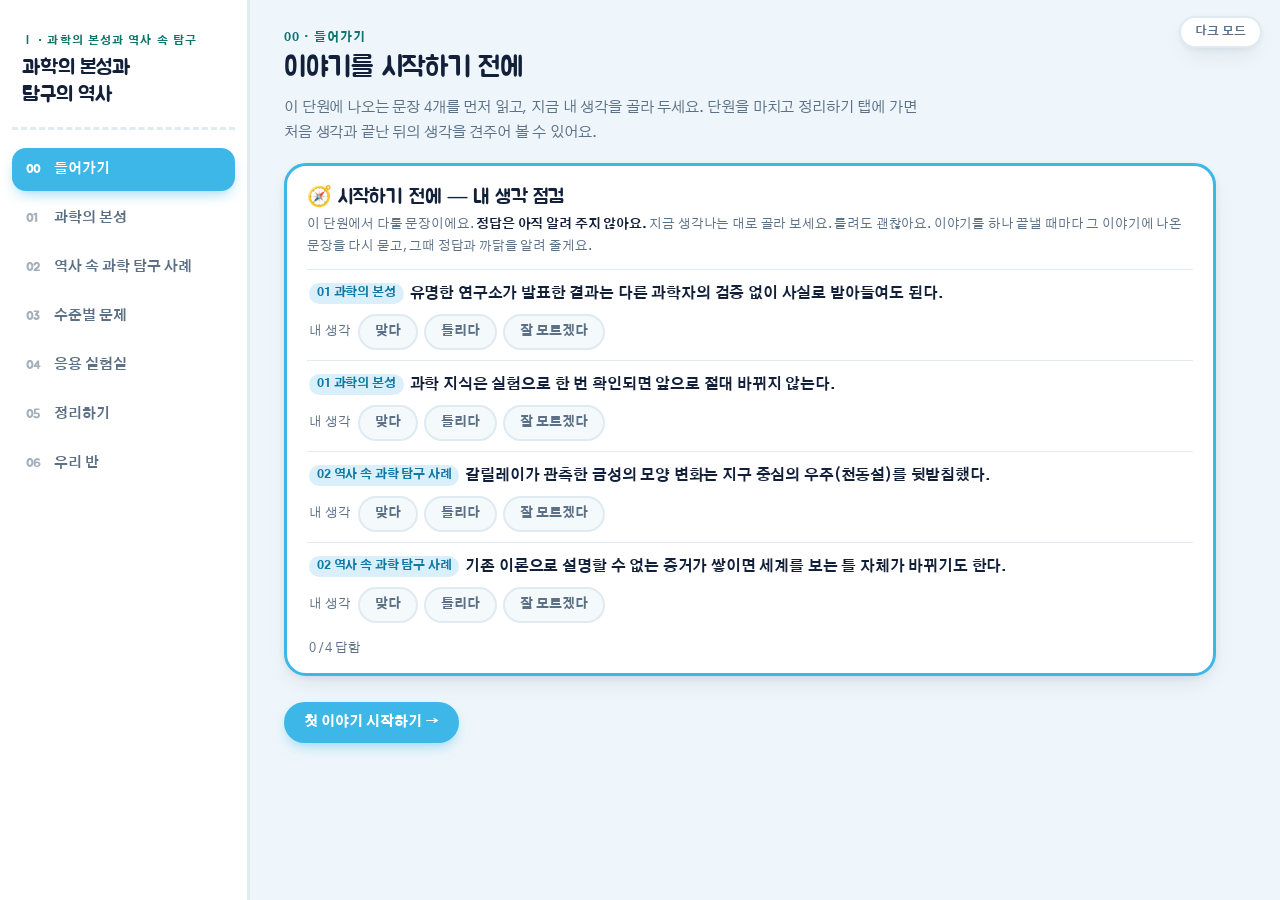
==== 1-1/index.html @ 22c7e025 "자유 이동: 미션을 풀지 않아도 장면을 오가고, 소단원 QR 로 들어와도 다른 소단원으로 옮겨 감 - story.js: 장면 잠금 없앰. 끝남 기록은 그대로(미션을 끝낸 장면만 c" ====
<!DOCTYPE html>
<html lang="ko">
<head>
<meta charset="utf-8">
<meta name="viewport" content="width=device-width, initial-scale=1">
<title>과학의 본성과 역사 속의 과학 탐구 — 관측 스테이션</title>
<link rel="stylesheet" href="../assets/theme.css">
<link rel="stylesheet" href="../assets/story.css">
</head>
<body>

<div class="app">
  <nav class="rail" id="rail">
    <div class="brand">
      <a class="home" href="../">← 과학탐구실험1</a>
      <div class="eyebrow" style="margin-top:8px">Ⅰ · 과학의 본성과 역사 속 탐구</div>
      <h1 class="display">과학의 본성과<br>탐구의 역사</h1>
    </div>
    <button class="tab-btn active" data-tab="0"><span class="num">01</span> 과학의 본성</button>
    <button class="tab-btn" data-tab="1"><span class="num">02</span> 역사 속 과학 탐구 사례</button>
    <button class="tab-btn" data-tab="3"><span class="num">03</span> 수준별 문제</button>
    <button class="tab-btn" data-tab="4"><span class="num">04</span> 응용 실험실</button>
    <button class="tab-btn" data-tab="5"><span class="num">05</span> 정리하기</button>
    <button class="tab-btn" data-tab="6"><span class="num">06</span> 우리 반</button>
  </nav>

  <main>
    <!-- =====================================================================
         01 과학의 본성 — 이야기 「빛보다 빠른 중성미자」
         ===================================================================== -->
    <section class="tab-panel" data-panel="0">
      <div class="stage-head">
        <div class="eyebrow">01 · 과학은 어떻게 지식을 만드는가 · 이야기 한 편</div>
        <h2 class="display">빛보다 빠른 중성미자</h2>
        <p>2011년 “빛보다 빠른 입자를 찾았다”는 발표가 세계를 흔들었습니다. 과학 기자가 되어 60 나노초의 수수께끼를 계산으로 따라가고, 동료 검토가 오류를 걸러 내는 힘을 모의실험으로 확인하며, 과학 지식이 만들어지는 방식의 특징을 정리합니다.</p>
        <span class="std-chip">10과탐1-01-01</span><span class="std-chip">10과탐1-01-02</span><div class="std-note"><b>[10과탐1-01-01]</b> 과학사에서 패러다임의 전환을 가져온 결정적 실험을 따라 해 보고, 과학의 발전 과정에 관해 설명할 수 있다.<br><b>[10과탐1-01-02]</b> 과학사의 다양한 사례들로부터 과학의 본성을 추론할 수 있다.</div><p class="std-note" style="margin-top:6px">※ 같은 영역의 실습편이 <b>Ⅰ. 과학의 본성과 역사 속의 과학 탐구</b>(1-3)에 따로 있습니다. 이 화면은 개관이고, 실제 탐구는 그쪽에서 합니다.</p><div class="terms"><b>과학의 본성</b><b>결정적 실험</b><b>패러다임</b></div>
      </div>

      <div class="episode" id="ep1">
        <section class="scene" data-title="속보 — 아인슈타인이 틀렸다?">
          <div class="story narr"><div class="who">📰</div><div class="say"><span class="name">이야기</span>2011년 9월, 스위스 <span data-place=44.3,9.8,6,rv>CERN</span>에서 약 730 km 떨어진 이탈리아 <span data-place=42.4211,13.5162,12,s>그란사소 지하 실험실</span>로 쏜 중성미자가 <b>빛보다 약 60 나노초(1억분의 6초) 먼저</b> 도착했다는 발표가 나왔습니다. 사실이라면 “빛보다 빠른 것은 없다”는 <span data-view="law:상대성이론">상대성 이론</span>이 흔들리는 일입니다.</div></div>
          <div class="story"><div class="who">🧑‍💼</div><div class="say"><span class="name">과학부 데스크</span>“1면에 ‘<span data-view="who:알베르트 아인슈타인">아인슈타인</span>이 틀렸다’로 갈까? 연구팀도 발표했으니 이제 사실이 된 거지?”</div></div>
          <div class="case-file"><b class="k">연구팀의 발표문</b> “우리는 이 결과를 설명할 오류를 찾지 못했다. 다른 연구자들이 검토하고 독립적으로 측정해 주기를 요청한다.”</div>
          <div class="gate loose" id="g1"></div>
        </section>

        <section class="scene" data-title="60 나노초의 수수께끼">
          <div class="story"><div class="who">⏱️</div><div class="say"><span class="name">물리학자 인터뷰</span>“빛은 730 km를 약 2.435 밀리초에 갑니다. 중성미자가 60 나노초 빨랐다는 건 빛보다 겨우 0.0025 %(약 4만분의 1) 빠르다는 뜻이에요. 그런데 만약 장비의 시계가 <b>몇십 나노초</b>만 어긋나 있었다면? 측정 장비의 시간 오차를 바꿔 보며, 중성미자의 속력이 <b>정확히 빛과 같아지는</b> 오차를 찾아보세요.”</div></div>
          <figure class="hero-art"><img src="img/neutrino-beam.webp" alt="스위스의 가속기 연구소에서 알프스를 지나 이탈리아의 바위산까지 길게 잘라 낸 땅 모형. 앞면 단면의 층층 바위 속을 분홍 점선이 곧게 지나 산 아래 지하 실험실의 검출기에 닿고, 하늘에는 GPS 위성 두 대가 떠 있다." loading="lazy"><figcaption><b>중성미자는 730 km 바위를 터널 없이 그냥 지나갑니다</b> 2011년 CERN에서 쏜 중성미자는 알프스 아래 바위를 뚫고 730 km 떨어진 그란사소 지하 실험실의 검출기에 닿았습니다. 출발과 도착 시각은 GPS 신호로 맞춘 두 곳의 시계로 쟀고, 2.4 밀리초 남짓한 비행시간을 나노초 단위까지 가려내야 했습니다. 그 시계를 얼마나 믿을 수 있었는지는 아래 모형에서 따져 보세요.</figcaption></figure>
          <div class="stage-card">
            <div class="canvas-wrap" style="background:#e4eaf1"><canvas id="a-c-nu" width="900" height="620"></canvas></div>
            <div class="sim-side">
              <div class="readout" id="a-nu-read"></div>
              <div class="ctrl-group">
                <div class="ctrl-label">측정 장비가 도착 시각을 이르게 잰 오차<span class="val" id="a-e-val">0 ns</span></div>
                <input type="range" id="a-e" min="0" max="100" step="5" value="0">
                <button type="button" class="btn sm" id="a-nu-play" style="margin-top:12px">⏸ 중성미자 멈추기</button>
              </div>
            </div>
            <div class="info-card" id="a-nu-info"></div>
          </div>
          <div id="a-nu-pick"></div>
          <div class="mission" id="m1-2"><ul><li id="m1-2a">중성미자의 속력이 빛과 같아지는 장비 오차 찾기</li><li id="m1-2b">연구팀이 다른 과학자들에게 검증을 요청한 까닭 고르기</li></ul></div>
        </section>

        <section class="scene" data-title="동료 검토 — 몇 명이 보아야 걸러질까">
          <div class="story"><div class="who">🧑‍🔬</div><div class="say"><span class="name">학술지 편집자</span>“한 명의 검토자가 논문 속 오류를 발견할 확률이 30%라고 해 봅시다. 여러 명이 <b>따로따로</b> 검토하면 적어도 한 명이 오류를 찾을 확률은 1 − 0.7ⁿ이에요. 오류를 <b>95% 이상</b> 걸러 내려면 검토자가 적어도 몇 명 필요할까요? 너무 많이 부르면 심사가 한없이 늦어지니 가장 적은 수를 찾아 주세요.”</div></div>
          <div class="stage-card">
            <div class="canvas-wrap stage"><canvas id="a-c-pr" width="900" height="280"></canvas></div>
            <div class="sim-side">
              <div class="readout" id="a-pr-read"></div>
              <div class="ctrl-group">
                <div class="ctrl-label">검토자 수(명)<span class="val" id="a-pr-n-val">1</span></div>
                <input type="range" id="a-pr-n" min="1" max="20" step="1" value="1">
              </div>
            </div>
            <div class="info-card" id="a-pr-info"></div>
          </div>
          <div id="a-pr-pick"></div>
          <div class="mission" id="m1-3"><ul><li id="m1-3a">오류를 95% 이상 걸러 내는 가장 적은 검토자 수 찾기</li><li id="m1-3b">검토자 5명일 때의 확률 어림하기</li></ul></div>
        </section>

        <section class="scene" data-title="취재 메모 정리 — 과학의 본성">
          <div class="story"><div class="who">🗒️</div><div class="say"><span class="name">기자의 취재 수첩</span>“이번 사건은 과학이 지식을 만드는 방식을 고스란히 보여 줬다.” 메모를 과학의 본성 네 가지로 나눠 기사 뼈대를 세우세요.</div></div>
          <div class="stage-card"><div id="a-sort"></div></div>
          <div class="mission" id="m1-4">취재 메모 8장을 과학의 본성 네 가지로 나누세요.</div>
        </section>

        <section class="scene" data-title="결말 — 2012년의 정정 보도">
          <div class="ending">
            <h4>📰 “빛보다 빠른 중성미자, 느슨한 케이블 때문이었다”</h4>
            <p>몇 달 뒤 연구팀은 장비를 스스로 다시 점검해 시계 신호를 전하는 <b>광섬유 케이블의 연결이 헐거웠던 것</b>을 찾아냈고, 같은 경로로 측정한 다른 연구팀(ICARUS)은 중성미자의 속력이 빛과 다르지 않음을 확인했습니다. 결과는 철회되었고 상대성 이론은 그대로 남았습니다. 이 사건은 과학 지식이 <b>경험적 증거</b>에 기초하고, 새 증거로 언제든 고쳐질 수 있는 <b>잠정적</b> 지식이며, 동료 검토와 재현이라는 <b>사회적 합의 과정</b>을 거쳐야 인정받고, 관측·실험·추론 같은 <b>다양한 방법</b>으로 탐구된다는 것을 보여 줍니다. 오류를 찾아 스스로 고치는 힘이 과학의 강점입니다.</p>
            <div class="vs" id="e1-vs"></div>
            <span class="stamp">사건 파일 ① 해결</span>
          </div>
          <div class="info-card" style="margin:14px 0">📎 과학자의 눈: 실제로는 헐거운 케이블 연결과 시계 장치의 작은 오차가 함께 영향을 주었고, 서로 반대 방향으로 작용한 두 효과가 합쳐져 약 60 나노초의 차이로 나타났습니다. 동료 검토 모형은 검토자들이 서로 독립적으로, 같은 확률로 오류를 찾는다고 가정한 단순한 계산입니다. 실제 학술지는 보통 두세 명이 검토하고, 출판 뒤에도 다른 연구팀의 재현으로 검증이 이어집니다.</div>
          <div class="stage-card" style="padding:6px 0 4px;margin-top:16px"><div id="wk1"></div></div>
        </section>
      </div>
      <p class="teacher-note">교사용: 주소 끝에 <a href="?open=1">?open=1</a>을 붙이면 교사 미리 보기로 열립니다.</p>
    </section>

    <!-- =====================================================================
         02 역사 속 과학 탐구 사례 — 이야기 「보름달 금성」
         ===================================================================== -->
    <section class="tab-panel" data-panel="1" hidden>
      <div class="stage-head">
        <div class="eyebrow">02 · 관찰과 증거로 세계관이 바뀐 순간들 · 이야기 한 편</div>
        <h2 class="display">보름달 금성</h2>
        <p>과학관의 ‘세계관이 바뀐 순간’ 특별전을 준비하는 해설사가 되어, <span data-view="who:갈릴레오 갈릴레이">갈릴레이</span>가 망원경으로 본 금성의 모양이 왜 <span data-view="law:천동설">천동설</span>을 무너뜨렸는지 두 모형으로 직접 확인하고, <span data-view="who:에드윈 허블">허블</span>처럼 은하의 자료로 우주의 팽창을 읽어 냅니다.</p>
        <span class="std-chip">10과탐1-01-01</span><div class="std-note"><b>[10과탐1-01-01]</b> 과학사에서 패러다임의 전환을 가져온 결정적 실험을 따라 해 보고, 과학의 발전 과정에 관해 설명할 수 있다.</div><div class="terms"><b>패러다임 전환</b><b>결정적 관측</b><b>천동설·지동설</b><b>팽창 우주</b></div>
      </div>

      <div class="episode" id="ep2">
        <section class="scene" data-title="특별전의 빈 진열장">
          <div class="story narr"><div class="who">🏛️</div><div class="say"><span class="name">이야기</span>과학관 특별전 ‘세계관이 바뀐 순간’의 첫 진열장이 비어 있습니다. 설명판에는 한 줄만 적혀 있습니다. “1610년, 한 사람이 망원경으로 금성을 보았다. 그리고 우주의 중심이 바뀌었다.”</div></div>
          <div class="story"><div class="who">👧</div><div class="say"><span class="name">초등학생 관람객</span>“금성 모양 하나 보고 우주의 중심이 바뀌었다고요? 사람들이 그냥 생각을 바꾼 거 아니에요?”</div></div>
          <div class="gate loose" id="g2"></div>
        </section>

        <section class="scene" data-title="금성의 위상 — 두 모형의 예측">
          <div class="story"><div class="who">🔭</div><div class="say"><span class="name">천문 해설사</span>“천동설에서 금성은 늘 지구와 태양 <b>사이</b>의 작은 원(주전원)을 돌아요. <span data-view="law:지동설">지동설</span>에서는 금성이 태양 둘레를 돌지요. 두 모형에서 금성이 햇빛을 받는 모양을 시간에 따라 비교해 보세요. 갈릴레이는 금성이 <b>거의 보름달처럼 둥글게</b> 보이는 때를 관측했습니다. 어느 모형에서 그런 모양이 나올까요?”</div></div>
          <div class="stage-card">
            <div class="canvas-wrap stage"><canvas id="b-c-ven" width="900" height="330"></canvas></div>
            <div class="sim-side">
              <div class="readout" id="b-ven-read"></div>
              <div class="ctrl-group">
                <div class="ctrl-label">우주 모형</div>
                <div class="seg" id="b-model"><button class="on" data-v="p">천동설 (프톨레마이오스)</button><button data-v="h">지동설 (코페르니쿠스)</button></div>
              </div>
              <div class="ctrl-group">
                <div class="ctrl-label">지난 날수 (금성이 한 바퀴 돌아오는 데 584일)<span class="val" id="b-t-val">60일</span></div>
                <input type="range" id="b-t" min="0" max="584" step="4" value="60">
              </div>
            </div>
            <div class="info-card" id="b-ven-info"></div>
          </div>
          <div id="b-ven-pick"></div>
          <div class="mission" id="m2-2"><ul><li id="m2-2a">금성이 90% 이상 밝게 보이는 때 찾기</li><li id="m2-2b">갈릴레이의 관측이 어느 모형을 반박했는지 고르기</li></ul></div>
        </section>

        <section class="scene" data-title="허블의 그래프 — 멀수록 빨리 멀어진다">
          <div class="story"><div class="who">🌌</div><div class="say"><span class="name">우주론 해설사</span>“300년 뒤, 또 한 번 세계관이 바뀝니다. 우주는 영원히 그대로라고 믿던 때, 허블은 먼 은하일수록 빨리 멀어진다는 관측 자료를 내놓았어요. 은하 여덟 개의 거리와 멀어지는 속력에 가장 잘 맞는 직선(속력 = H × 거리)의 기울기 H를 찾아 주세요.”</div></div>
          <div class="stage-card">
            <div class="canvas-wrap stage"><canvas id="b-c-hub" width="900" height="300"></canvas></div>
            <div class="sim-side">
              <div class="readout" id="b-hub-read"></div>
              <div class="ctrl-group">
                <div class="ctrl-label">직선의 기울기 H (km/s/Mpc)<span class="val" id="b-h-val">40</span></div>
                <input type="range" id="b-h" min="30" max="110" step="1" value="40">
                <button type="button" class="btn sm" id="b-hub-play" style="margin-top:12px">⏸ 팽창 멈추기</button>
              </div>
            </div>
            <div class="info-card" id="b-hub-info"></div>
          </div>
          <div class="mission" id="m2-3">은하 자료와의 차이가 가장 작은 기울기 H를 찾으세요(± 2).</div>
        </section>

        <section class="scene" data-title="세계관이 바뀐 순간들 — 연표 세우기">
          <div class="story"><div class="who">📜</div><div class="say"><span class="name">큐레이터</span>“특별전의 나머지 진열장도 채워야 해요. 새로운 증거가 기존의 설명을 바꾼 순간들을 일어난 순서대로 놓아 주세요.”</div></div>
          <div class="stage-card"><div id="b-order"></div></div>
          <div class="mission" id="m2-4">여섯 사건을 일어난 순서대로 놓으세요.</div>
        </section>

        <section class="scene" data-title="결말 — 진열장에 붙인 설명판">
          <div class="ending">
            <h4>🔭 생각이 아니라 증거가 바꾸었다</h4>
            <p>천동설로는 금성이 늘 초승달처럼 가늘게만 보여야 했지만, 갈릴레이는 망원경으로 금성이 보름달 모양까지 차고 기우는 것을 관측했습니다. 기존 설명으로는 도저히 설명할 수 없는 <b>결정적 관측</b>이 나오자 태양 중심의 우주관이 힘을 얻었습니다. 허블의 은하 자료도 정지한 우주를 <b><span data-view="law:우주팽창">팽창하는 우주</span></b>로 바꾸었습니다. 이처럼 과학에서는 새로운 증거가 쌓여 기존의 틀로 설명할 수 없게 될 때, 세계를 보는 틀 전체가 바뀌는 <b><span data-view="law:패러다임의 전환">패러다임 전환</span></b>이 일어납니다.</p>
            <div class="vs" id="e2-vs"></div>
            <span class="stamp">사건 파일 ② 해결</span>
          </div>
          <div class="info-card" style="margin:14px 0">📎 과학자의 눈: 천동설 모형은 금성의 주전원 중심이 늘 지구–태양 사이에 있다고 본 <span data-view="who:클라우디오스 프톨레마이오스">프톨레마이오스</span>의 모형을 단순하게 그린 것입니다. 금성의 위상만으로는 <span data-view="who:튀코 브라헤">튀코 브라헤</span>의 절충 모형과 지동설을 구별할 수 없었고, 지동설은 뒤에 <span data-view="law:케플러의 행성운동법칙">케플러의 법칙</span>과 <span data-view="law:고전역학">뉴턴 역학</span>으로 더 확고해졌습니다. 은하 자료는 원리를 보이기 위해 만든 값입니다.</div>
          <div class="stage-card" style="padding:6px 0 4px;margin-top:16px"><div id="wk2"></div></div>
        </section>
      </div>
      <p class="teacher-note">교사용: 주소 끝에 <a href="?open=1">?open=1</a>을 붙이면 교사 미리 보기로 열립니다.</p>
    </section>

    <!-- ===================================================================== 03 수준별 문제 -->
    <section class="tab-panel" data-panel="3" hidden>
      <div class="stage-head">
        <div class="eyebrow">03 · 기본 · 발전 · 심화</div>
        <h2 class="display">수준별 문제</h2>
        <p>이 단원의 학습 목표를 세 단계로 확인합니다. <b>1단계 기본</b>은 용어와 핵심 개념, <b>2단계 발전</b>은 자료 해석과 계산, <b>3단계 심화</b>는 처음 보는 상황에 적용하고 근거를 들어 설명하기입니다. 자기 수준에 맞는 단계부터 시작하세요. 두 번 틀리면 정답과 해설을 볼 수 있습니다.</p>
      </div>
      <div id="quiz"></div>
    </section>

    <!-- ===================================================================== 04 응용 실험실 -->
    <section class="tab-panel" data-panel="4" hidden>
      <div class="stage-head">
        <div class="eyebrow">04 · 배운 것을 처음 보는 상황에</div>
        <h2 class="display">응용 실험실</h2>
        <p>이야기에서 찾아낸 개념을 전혀 다른 상황에 써 봅니다. 사례마다 <b>먼저 예상하고 → 직접 조작해 → 판정받고 → 까닭을 확인</b>합니다. 세 번 틀리면 풀이를 볼 수 있습니다.</p>
      </div>
      <div id="lab"></div>
    </section>

    <!-- ===================================================================== 05 정리하기 -->
    <section class="tab-panel" data-panel="5" hidden>
      <div class="stage-head">
        <div class="eyebrow">05 · 두 사건을 하나로</div>
        <h2 class="display">정리하기</h2>
        <p>두 이야기의 결과가 아래에 모입니다. 두 사건을 꿰는 한 문장을 쓰고 <b>답안 복사</b>를 눌러 제출하세요. 쓰는 동안 자동으로 저장됩니다.</p>
      </div>
      <div class="stage-card" style="padding:6px 0 4px"><div id="wk"></div></div>
      <div id="timeline"></div>
    </section>

    <!-- ===================================================================== 06 우리 반 -->
    <section class="tab-panel" data-panel="6" hidden>
      <div class="stage-head">
        <div class="eyebrow">06 · 같은 반 친구들과 나누기</div>
        <h2 class="display">우리 반</h2>
        <p>내가 해결한 사건과 찾아낸 답을 우리 반에 올리고, 친구들은 과학의 본성을 어떻게 설명했는지 살펴보세요. <b>올리기 버튼을 눌렀을 때만</b> 공유됩니다. 실명 대신 별명을 쓰세요.</p>
      </div>
      <div class="stage-card"><div id="share"></div></div>
    </section>
  </main>
</div>

<button class="theme-toggle" id="themeToggle">라이트 모드</button>
<script src="../assets/theme.js"></script>
<script src="../assets/scope.js"></script>
<script src="../assets/kit.js"></script>
<script src="../assets/story.js"></script>
<script src="../assets/quiz.js"></script>
<script src="../assets/lab.js"></script>
<script src="../assets/share-config.js"></script>
<script src="../assets/share.js"></script>
<script src="../assets/account.js"></script>
<script src="episodes.js"></script>
<script src="worked.js"></script>
<script src="handoff.js"></script>
<script src="quiz-items.js"></script>
<script src="../assets/review.js"></script>
<script src="../assets/peer.js"></script>
<script src="../assets/qboard.js"></script>
<script src="lab-cases.js"></script>
<script src="../assets/inquiry.js"></script>
<script src="inquiry-items.js"></script>
<script src="../assets/link.js"></script>
<script src="data/venus-2025.js"></script>
<script src="real-cases.js"></script>
<script src="../assets/precheck.js"></script>
<script src="precheck-items.js"></script>
<script src="try-items.js"></script>
<script src="scale-items.js"></script>
</body>
</html>
---- assets/theme.css ----
@import url('https://fonts.googleapis.com/css2?family=Jua&family=Gothic+A1:wght@400;500;600;700;800;900&display=swap');

/* =========================================================================
   science-teacher-hub 공용 테마 — 정본 (v2)
   저장소 12곳의 theme.css 5개 버전을 하나로 합침. 기준: earth-science-2 계열.
   색은 전부 토큰으로만 정의하고, 다크 모드는 토큰만 다시 선언한다.
   캔버스 그림도 cssVar()로 같은 토큰을 읽으므로 테마를 따라간다.
   ========================================================================= */

/* ---------- 라이트 (기본) ---------- */
:root {
--bg: #eef6fb;
--card: #ffffff;
--card-2: #f4f9fb;
--rail: #ffffff;
--ink: #12203a;
--mist: #5c7086;
--line: #dfeaf1;
--brand: #3db7e8;
--brand-dim: #1f96c9;
--brand-100: #d9f0fb;
--brand-700: #1179a6;
--teal: #14b8a6;
--teal-100: #ccfbf1;
--teal-700: #0f766e;
--coral: #ff9752;
--coral-100: #ffe8d3;
--coral-700: #c2590f;
--violet: #8b6bf0;
--violet-100: #ece5fd;
--violet-700: #6234c9;
--amber: #ffb800;
--amber-100: #fff2cc;
--amber-700: #a86a00;
--rose: #ff6b93;
--rose-100: #ffe0e9;
--rose-700: #c23864;
--green: #4cb963;
--green-100: #dcf5e1;
--green-700: #1f7a37;
/* 강조색 위에 얹는 글자색 / 유리 배경 / 슬라이더 손잡이 테두리 */
--on-accent: #ffffff;
--glass: rgba(255, 255, 255, .88);
--thumb-ring: #ffffff;
--shadow-card: 0 10px 24px -8px rgba(18, 32, 58, .12), 0 2px 6px rgba(18, 32, 58, .06);
--shadow-pop: 0 16px 34px -10px rgba(18, 32, 58, .2);
--shadow-brand: 0 6px 14px -4px rgba(61, 183, 232, .55);
/* 예전 단원 페이지가 아직 쓰는 이름들 (캔버스 cssVar 포함) */
--abyss: var(--bg);
--panel: var(--card);
--panel-2: var(--card-2);
--foam: var(--ink);
--teal-dim: var(--teal-700);
--cold: var(--brand);
--good: var(--green);
--warn: var(--coral);
}

/* ---------- 다크 : OS 설정 (명시적으로 라이트를 고른 경우는 제외) ---------- */
@media (prefers-color-scheme: dark) {
:root:not([data-theme="light"]) {
--bg: #0a1620;
--card: #10222f;
--card-2: #162b3a;
--rail: #0c1c28;
--ink: #e6f0f5;
--mist: #93aebd;
--line: #23404f;
--brand: #4fc3ec;
--brand-dim: #7fd4f2;
--brand-100: #10323f;
--brand-700: #8ad9f5;
--teal: #2ed3bd;
--teal-100: #0e332f;
--teal-700: #74e2d1;
--coral: #ff9d63;
--coral-100: #3a2415;
--coral-700: #ffbb91;
--violet: #a288f5;
--violet-100: #241d3d;
--violet-700: #c5b4fb;
--amber: #ffc42e;
--amber-100: #3a2f0e;
--amber-700: #ffda7c;
--rose: #ff86a6;
--rose-100: #3a1c26;
--rose-700: #ffafc4;
--green: #63c97a;
--green-100: #16301d;
--green-700: #99e0a8;
--on-accent: #06202c;
--glass: rgba(16, 34, 47, .85);
--thumb-ring: #10222f;
--shadow-card: 0 10px 24px -8px rgba(0, 0, 0, .55), 0 2px 6px rgba(0, 0, 0, .35);
--shadow-pop: 0 16px 34px -10px rgba(0, 0, 0, .7);
--shadow-brand: 0 6px 14px -4px rgba(79, 195, 236, .35);
}
}

/* ---------- 다크 : 사용자가 버튼으로 고른 경우 ---------- */
:root[data-theme="dark"] {
--bg: #0a1620;
--card: #10222f;
--card-2: #162b3a;
--rail: #0c1c28;
--ink: #e6f0f5;
--mist: #93aebd;
--line: #23404f;
--brand: #4fc3ec;
--brand-dim: #7fd4f2;
--brand-100: #10323f;
--brand-700: #8ad9f5;
--teal: #2ed3bd;
--teal-100: #0e332f;
--teal-700: #74e2d1;
--coral: #ff9d63;
--coral-100: #3a2415;
--coral-700: #ffbb91;
--violet: #a288f5;
--violet-100: #241d3d;
--violet-700: #c5b4fb;
--amber: #ffc42e;
--amber-100: #3a2f0e;
--amber-700: #ffda7c;
--rose: #ff86a6;
--rose-100: #3a1c26;
--rose-700: #ffafc4;
--green: #63c97a;
--green-100: #16301d;
--green-700: #99e0a8;
--on-accent: #06202c;
--glass: rgba(16, 34, 47, .85);
--thumb-ring: #10222f;
--shadow-card: 0 10px 24px -8px rgba(0, 0, 0, .55), 0 2px 6px rgba(0, 0, 0, .35);
--shadow-pop: 0 16px 34px -10px rgba(0, 0, 0, .7);
--shadow-brand: 0 6px 14px -4px rgba(79, 195, 236, .35);
}

* { box-sizing: border-box; }
html, body { height: 100%; }
body {
margin: 0;
background: var(--bg);
color: var(--ink);
font-family: "Gothic A1", -apple-system, BlinkMacSystemFont, "Malgun Gothic", "Apple SD Gothic Neo", sans-serif;
min-height: 100vh;
overflow-x: hidden;
word-break: keep-all;
-webkit-font-smoothing: antialiased;
}
.display { font-family: "Jua", "Gothic A1", sans-serif; font-weight: 400; letter-spacing: -.01em; }
.mono { font-family: ui-monospace, "SFMono-Regular", Menlo, monospace; font-variant-numeric: tabular-nums; }
a { color: inherit; }

/* ===================== App shell (unit pages) ===================== */
.app { display: grid; grid-template-columns: minmax(200px, 250px) 1fr; min-height: 100vh; }
.app > * { min-width: 0; }   /* 그리드 칸이 내용 때문에 화면보다 넓어지는 것을 막는다 */
.rail {
background: var(--rail);
border-right: 3px solid var(--line);
display: flex; flex-direction: column;
padding: 22px 12px; gap: 6px;
height: 100vh; position: sticky; top: 0;
}
.brand { padding: 4px 10px 18px; border-bottom: 3px dashed var(--line); margin-bottom: 12px; }
.brand a.home { color: var(--brand-700); font-size: 12px; text-decoration: none; font-weight: 700; }
.brand a.home:hover { text-decoration: underline; }
.brand .eyebrow { font-size: 11px; letter-spacing: .1em; text-transform: uppercase; color: var(--teal-700); font-weight: 800; margin-top: 10px; }
.brand h1 { font-size: 21px; margin: 6px 0 0; line-height: 1.3; font-weight: 400; }
.tab-btn {
display: flex; align-items: center; gap: 10px;
background: transparent; border: 2px solid transparent; color: var(--mist);
text-align: left; padding: 11px 12px; border-radius: 14px; cursor: pointer;
font-size: 13.5px; font-weight: 700; font-family: inherit; transition: background .15s, color .15s, border-color .15s, transform .1s;
}
.tab-btn .num { font-family: "Jua"; font-size: 12px; color: var(--mist); opacity: .55; width: 18px; }
@media (hover: hover) {
.tab-btn:hover { background: var(--card-2); color: var(--ink); transform: translateX(1px); }
}
.tab-btn.active { background: var(--brand); border-color: var(--brand); color: var(--on-accent); box-shadow: var(--shadow-brand); }
.tab-btn.active .num { color: var(--on-accent); opacity: 1; }

/* --- 780px 이하: 사이드바를 가로 탭바로. 라벨이 한 글자씩 쪼개지지 않게 고정 --- */
@media (max-width: 780px) {
.app { grid-template-columns: 1fr; }
.rail {
flex-direction: row !important; align-items: center;
overflow-x: auto; -webkit-overflow-scrolling: touch;
height: auto !important; position: static !important;
border-right: none !important; border-bottom: 3px solid var(--line);
padding: 12px; gap: 8px;
}
.rail .brand {
flex: 0 0 auto; margin: 0 6px 0 0; padding: 0 14px 0 4px;
border-bottom: none; border-right: 3px dashed var(--line);
}
.rail .brand .eyebrow { margin-top: 4px; }
.rail .brand h1 { font-size: 15px; margin: 2px 0 0; line-height: 1.25; }
.rail .tab-btn { flex: 0 0 auto; white-space: nowrap; }
/* 테마 버튼이 가로 탭바를 가리지 않도록 아래로 내린다 */
.theme-toggle { top: auto; bottom: 14px; right: 14px; }
main { padding: 22px 16px 60px; }
.controls { padding: 16px 16px 18px; }
.info-card, .detail-panel { margin-left: 16px; margin-right: 16px; }
.stat-row, .legend-row, .card-grid, .era-grid, .compare-wrap, .mini-grid { padding-left: 16px; padding-right: 16px; }
.foot-note { padding-left: 16px; padding-right: 16px; }
}

main { padding: 30px 34px 70px; max-width: 1000px; }
.stage-head { margin-bottom: 18px; }
.stage-head .eyebrow { font-size: 12px; letter-spacing: .08em; text-transform: uppercase; color: var(--teal-700); font-weight: 800; }
.stage-head h2 { font-size: 28px; margin: 6px 0 10px; text-wrap: balance; font-weight: 400; }
.stage-head p { color: var(--mist); font-size: 14.5px; line-height: 1.7; max-width: 660px; margin: 0; }

.stage-card { background: var(--card); border: 3px solid var(--line); border-radius: 26px; overflow: hidden; margin-top: 18px; box-shadow: var(--shadow-card); }
.canvas-wrap { position: relative; background: var(--card-2); border-bottom: 3px solid var(--line); }
canvas { display: block; width: 100%; max-width: 100%; height: auto; touch-action: pan-y; }
.badge-row { position: absolute; top: 12px; left: 12px; display: flex; gap: 6px; flex-wrap: wrap; }
.badge { font-size: 11px; font-weight: 700; padding: 5px 11px; border-radius: 999px; background: var(--glass); color: var(--ink); border: 2px solid var(--line); backdrop-filter: blur(3px); }

.controls { padding: 18px 22px 22px; display: flex; flex-wrap: wrap; gap: 22px; }
.ctrl-group { display: flex; flex-direction: column; gap: 9px; min-width: 170px; flex: 1; }
.ctrl-label { font-size: 11.5px; letter-spacing: .04em; color: var(--mist); font-weight: 800; display: flex; justify-content: space-between; }
.ctrl-label .val { color: var(--brand-700); }
input[type="range"] { -webkit-appearance: none; appearance: none; width: 100%; height: 8px; border-radius: 999px; background: var(--line); outline: none; }
input[type="range"]::-webkit-slider-thumb { -webkit-appearance: none; width: 22px; height: 22px; border-radius: 50%; background: var(--brand); border: 3px solid var(--thumb-ring); box-shadow: 0 2px 8px rgba(31,150,201,.5); cursor: pointer; }
input[type="range"]::-moz-range-thumb { width: 22px; height: 22px; border-radius: 50%; background: var(--brand); border: 3px solid var(--thumb-ring); cursor: pointer; }

.toggle-row { display: flex; gap: 8px; flex-wrap: wrap; }
.chip { border: 2px solid var(--line); background: var(--card-2); color: var(--mist); padding: 8px 15px; border-radius: 999px; font-size: 12.5px; font-weight: 800; cursor: pointer; transition: all .15s; font-family: inherit; }
.chip.on { background: var(--brand); border-color: var(--brand); color: var(--on-accent); }
.chip.warm.on { background: var(--coral); border-color: var(--coral); color: #331700; }
.chip.cold.on { background: var(--cold); border-color: var(--cold); color: var(--on-accent); }
.chip.violet.on { background: var(--violet); border-color: var(--violet); color: #1c1033; }
.chip:focus-visible, .tab-btn:focus-visible, button:focus-visible, a:focus-visible, input:focus-visible { outline: 3px solid var(--brand); outline-offset: 2px; }
.seg { display: flex; border: 2px solid var(--line); border-radius: 999px; overflow: hidden; width: fit-content; flex-wrap: wrap; background: var(--card-2); }
.seg button { border: none; background: transparent; color: var(--mist); padding: 8px 15px; font-size: 12.5px; font-weight: 800; font-family: inherit; cursor: pointer; }
.seg button.on { background: var(--brand); color: var(--on-accent); }

.btn { border: 2px solid var(--line); background: var(--card-2); color: var(--ink); padding: 10px 18px; border-radius: 999px; font-size: 13.5px; font-weight: 800; font-family: inherit; cursor: pointer; transition: all .15s; }
.btn:hover { border-color: var(--brand); transform: translateY(-1px); }
.btn.primary { background: var(--brand); border-color: var(--brand); color: var(--on-accent); box-shadow: var(--shadow-brand); }
.btn.primary:hover { background: var(--brand-dim); border-color: var(--brand-dim); }
.btn:disabled { opacity: .4; cursor: not-allowed; transform: none; }
.btn-row { display: flex; gap: 10px; flex-wrap: wrap; align-items: center; }

.readout { display: flex; align-items: center; gap: 10px; background: var(--card-2); border: 2px solid var(--line); border-radius: 14px; padding: 11px 15px; }
.readout .dot { width: 11px; height: 11px; border-radius: 50%; flex: none; }
.readout .txt { font-size: 12.5px; color: var(--ink); line-height: 1.5; }
.readout .txt b { color: var(--brand-700); }

.info-card { margin: 0 22px 22px; padding: 15px 18px; border-radius: 16px; background: var(--brand-100); border: 2px solid var(--brand-100); font-size: 13.5px; line-height: 1.75; color: var(--ink); min-height: 22px; }
.info-card b { color: var(--brand-700); }
.info-card .tag { display: inline-block; font-size: 10.5px; font-weight: 800; letter-spacing: .05em; padding: 2px 8px; border-radius: 999px; margin-right: 8px; }

.foot-note { color: var(--mist); font-size: 11.5px; padding: 0 22px 20px; }

.card-grid { display: grid; grid-template-columns: repeat(auto-fill, minmax(155px, 1fr)); gap: 12px; padding: 4px 22px 0; }
.pick-card { background: var(--card-2); border: 2px solid var(--line); border-radius: 18px; padding: 15px; cursor: pointer; text-align: left; transition: all .15s; color: var(--ink); font-family: inherit; }
.pick-card:hover { border-color: var(--brand); transform: translateY(-2px); }
.pick-card.on { border-color: var(--brand); background: var(--brand-100); box-shadow: var(--shadow-card); }
.pick-card .ico { font-size: 24px; margin-bottom: 6px; display: block; }
.pick-card .t { font-size: 13.5px; font-weight: 800; margin-bottom: 3px; }
.pick-card .d { font-size: 11.5px; color: var(--mist); line-height: 1.5; }
.pick-card .pc-ico { font-size: 23px; margin-bottom: 6px; display: block; }
.pick-card .pc-name { font-weight: 800; font-size: 13.5px; margin-bottom: 3px; }
.pick-card .pc-sub { font-size: 11.5px; color: var(--mist); }

.detail-panel { margin: 16px 22px 22px; padding: 17px 19px; border-radius: 18px; background: var(--card-2); border: 2px solid var(--line); font-size: 13.5px; line-height: 1.8; color: var(--mist); }
.detail-panel h4 { margin: 0 0 8px; color: var(--ink); font-size: 15.5px; font-family: "Jua"; font-weight: 400; }
.detail-panel b { color: var(--ink); }
.detail-panel .hint { color: var(--mist); font-size: 12.5px; font-style: italic; }

.mini-grid { display: grid; grid-template-columns: repeat(auto-fit, minmax(150px, 1fr)); gap: 12px; margin: 16px 22px 26px; }
.mini-card { background: var(--card-2); border: 2px solid var(--line); border-radius: 16px; padding: 13px 15px; }
.mini-card .mi-ico { font-size: 21px; margin-bottom: 6px; }
.mini-card h4 { margin: 0 0 4px; font-size: 13.5px; color: var(--ink); font-weight: 800; }
.mini-card p { margin: 0; font-size: 12px; line-height: 1.6; color: var(--mist); }

.timeline-wrap { padding: 12px 22px 4px; }
.timeline-track { position: relative; height: 10px; border-radius: 999px; background: var(--line); margin: 30px 4px 14px; }
.timeline-fill { position: absolute; top: 0; left: 0; height: 100%; border-radius: 999px; background: linear-gradient(90deg, var(--brand-dim), var(--brand)); }
.timeline-ticks { display: flex; justify-content: space-between; padding: 0 2px; }
.timeline-ticks span { font-size: 10.5px; color: var(--mist); font-weight: 700; }
.timeline-dot { position: absolute; top: 50%; width: 18px; height: 18px; border-radius: 50%; background: var(--card); border: 4px solid var(--line); transform: translate(-50%, -50%); cursor: pointer; transition: border-color .15s, background .15s; }
.timeline-dot.on { border-color: var(--teal); background: var(--teal); }
.timeline-dot .td-label { position: absolute; top: 20px; left: 50%; transform: translateX(-50%); font-size: 10.5px; color: var(--mist); white-space: nowrap; font-weight: 700; }
.timeline-dot.on .td-label { color: var(--teal-700); font-weight: 800; }

.era-grid { display: grid; grid-template-columns: repeat(auto-fit, minmax(130px, 1fr)); gap: 10px; padding: 0 22px 18px; }
.era-btn { background: var(--card-2); border: 2px solid var(--line); color: var(--mist); padding: 11px 8px; border-radius: 14px; font-size: 12.5px; font-weight: 800; cursor: pointer; text-align: center; font-family: inherit; }
.era-btn.on { background: var(--teal); border-color: var(--teal); color: var(--on-accent); }

.compare-wrap { display: grid; grid-template-columns: 1fr 1fr; gap: 16px; padding: 0 22px 22px; }
@media (max-width: 700px) { .compare-wrap { grid-template-columns: 1fr; } }
.compare-col { background: var(--card-2); border: 2px solid var(--line); border-radius: 16px; padding: 15px 17px; }
.compare-col h4 { margin: 0 0 8px; font-size: 13.5px; color: var(--teal-700); font-weight: 800; }
.compare-col p { margin: 0; font-size: 12.5px; line-height: 1.75; color: var(--mist); }

.stat-row { display: flex; gap: 14px; flex-wrap: wrap; padding: 0 22px 18px; }
.stat-box { flex: 1; min-width: 120px; background: var(--card-2); border: 2px solid var(--line); border-radius: 16px; padding: 13px 15px; }
.stat-box .lbl { font-size: 10.5px; text-transform: uppercase; letter-spacing: .05em; color: var(--mist); font-weight: 800; }
.stat-box .num { font-size: 21px; color: var(--brand-700); font-weight: 800; margin-top: 3px; font-family: "Jua"; }

.legend-row { display: flex; gap: 14px; flex-wrap: wrap; padding: 2px 22px 16px; font-size: 12px; color: var(--mist); font-weight: 700; }
.legend-row .sw { display: inline-block; width: 11px; height: 11px; border-radius: 4px; margin-right: 5px; vertical-align: -1px; }

.theme-toggle {
position: fixed; top: 16px; right: 18px; z-index: 20;
background: var(--card); border: 2px solid var(--line); color: var(--mist);
border-radius: 999px; padding: 7px 14px; font-size: 11.5px; font-weight: 700;
font-family: inherit; cursor: pointer; box-shadow: var(--shadow-card);
}
.theme-toggle:hover { border-color: var(--brand); color: var(--ink); }
/* 위의 기본 규칙이 모바일 규칙(top:auto)보다 뒤에 있어 top·bottom 이 함께 걸려 버튼이 세로로 늘어났다 */
@media (max-width: 780px) { .theme-toggle { top: auto; bottom: 14px; right: 14px; } }

@media (prefers-reduced-motion: reduce) { * { animation-duration: .001ms !important; transition-duration: .001ms !important; } }

/* ===================== Home / hub cards ===================== */
.hero { padding: 54px 30px 30px; max-width: 1080px; margin: 0 auto; }
.hero .kicker { display: inline-flex; align-items: center; gap: 8px; background: var(--teal-100); color: var(--teal-700); font-weight: 800; font-size: 12px; padding: 7px 14px; border-radius: 999px; margin-bottom: 14px; }
.hero h1 { font-size: clamp(32px, 5vw, 48px); margin: 6px 0 16px; text-wrap: balance; font-weight: 400; }
.hero p { color: var(--mist); font-size: 15.5px; line-height: 1.8; max-width: 640px; margin: 0; }

.part-heading { max-width: 1080px; margin: 34px auto 0; padding: 0 30px; font-family: "Jua"; font-size: 15px; color: var(--ink); display: flex; align-items: center; gap: 10px; }
.part-heading .roman { display: inline-flex; align-items: center; justify-content: center; width: 30px; height: 30px; border-radius: 10px; font-size: 14px; background: var(--brand-100); color: var(--brand-700); }

.grid { max-width: 1080px; margin: 14px auto 20px; padding: 0 30px; display: grid; grid-template-columns: repeat(auto-fit, minmax(min(100%, 290px), 1fr)); gap: 20px; }
.unit-card { display: block; background: var(--card); border: 3px solid var(--line); border-radius: 28px; padding: 26px; text-decoration: none; color: inherit; transition: border-color .15s, transform .15s, box-shadow .15s; position: relative; overflow: hidden; box-shadow: var(--shadow-card); }
.unit-card:hover { border-color: var(--brand); transform: translateY(-4px); box-shadow: var(--shadow-pop); }
.unit-card .chapter { display: inline-flex; align-items: center; justify-content: center; width: 34px; height: 34px; border-radius: 12px; font-family: "Jua"; font-size: 16px; margin-bottom: 12px; }
.unit-card h3 { font-size: 20px; margin: 0 0 9px; font-weight: 400; line-height: 1.35; }
.unit-card p { color: var(--mist); font-size: 13px; line-height: 1.65; margin: 0 0 14px; min-height: 40px; }
.unit-card .topics { display: flex; flex-wrap: wrap; gap: 6px; }
.unit-card .topics span { font-size: 10.5px; font-weight: 700; padding: 4px 10px; border-radius: 999px; background: var(--card-2); border: 2px solid var(--line); color: var(--mist); }
.unit-card .go { position: absolute; top: 26px; right: 26px; color: var(--brand); font-size: 20px; font-weight: 900; }
.unit-card .count { position: absolute; bottom: 24px; right: 24px; font-size: 11px; color: var(--teal-700); font-weight: 800; background: var(--teal-100); padding: 4px 10px; border-radius: 999px; }
.unit-card.c1 .chapter { background: var(--brand-100); color: var(--brand-700); }
.unit-card.c2 .chapter { background: var(--coral-100); color: var(--coral-700); }
.unit-card.c3 .chapter { background: var(--violet-100); color: var(--violet-700); }

.part-label { max-width: 1080px; margin: 10px auto 0; padding: 30px 30px 0; font-size: 13px; letter-spacing: .04em; color: var(--ink); font-weight: 800; font-family: "Jua"; }
.tips { max-width: 1080px; margin: 16px auto 70px; padding: 0 30px; display: grid; grid-template-columns: repeat(auto-fit, minmax(min(100%, 230px), 1fr)); gap: 14px; }
.tip-card { background: var(--card); border: 3px solid var(--line); border-radius: 20px; padding: 18px 20px; box-shadow: var(--shadow-card); }
.tip-card .num { font-family: "Jua"; font-size: 22px; color: var(--brand); }
.tip-card h4 { font-size: 14px; margin: 6px 0 5px; font-weight: 800; }
.tip-card p { font-size: 12.5px; color: var(--mist); line-height: 1.65; margin: 0; }
.back-link { max-width: 1080px; margin: 20px auto 0; padding: 0 30px; }
.back-link a { color: var(--mist); font-size: 12px; text-decoration: none; font-weight: 700; }
.back-link a:hover { color: var(--brand-700); }

/* ===================== 학습 설계 부품 (모든 단원 공용) =====================
   단원 페이지는 아래 클래스를 쓰고, theme.js 의 sthGate / sthWork 를 부르면 된다. */

/* 성취기준·학습목표·핵심용어 */
.std-chip { display: inline-block; font-family: ui-monospace, Menlo, monospace; font-size: 11.5px; font-weight: 700;
  background: var(--brand-100); color: var(--brand-700); padding: 3px 9px; border-radius: 999px; margin: 0 4px 8px 0; }
.std-note { font-size: 12.5px; color: var(--mist); line-height: 1.7; margin: 2px 0 0; }
.goal { margin: 6px 0 0; padding-left: 16px; color: var(--mist); font-size: 13.5px; line-height: 1.7; }
.goal li { margin: 2px 0; }
.terms { display: flex; flex-wrap: wrap; gap: 6px; margin-top: 10px; }
.terms b { font-size: 11.5px; font-weight: 800; padding: 4px 10px; border-radius: 999px;
  background: var(--card-2); border: 2px solid var(--line); color: var(--mist); }

/* 예측 잠금 */
.gate { margin: 0 22px 22px; padding: 18px 20px; border-radius: 18px;
  background: var(--amber-100); border: 2px solid var(--amber); }
.gate h4 { margin: 0 0 4px; font-size: 15.5px; font-family: "Jua"; font-weight: 400; color: var(--ink); }
.gate p { margin: 0 0 12px; font-size: 13.5px; line-height: 1.7; color: var(--ink); }
.gate .opts { display: grid; grid-template-columns: repeat(auto-fit, minmax(min(100%, 190px), 1fr)); gap: 8px; }
.gate .opt { text-align: left; background: var(--card); border: 2px solid var(--line); border-radius: 14px;
  padding: 11px 14px; font-size: 13px; font-weight: 700; font-family: inherit; color: var(--ink); cursor: pointer; }
.gate .opt:hover { border-color: var(--amber); }
.gate .opt.picked { background: var(--amber); border-color: var(--amber); color: #3a2a00; }
.gate.done { background: var(--card-2); border-color: var(--line); }
.veil { position: absolute; inset: 0; background: var(--card-2); display: flex; align-items: center;
  justify-content: center; text-align: center; padding: 24px; z-index: 2; }
.veil p { margin: 0; color: var(--mist); font-size: 13.5px; line-height: 1.8; max-width: 340px; }
.veil[hidden] { display: none; }

/* 오개념 상자 */
.miscon { margin: 0 22px 22px; padding: 16px 19px; border-radius: 16px; background: var(--rose-100);
  border: 2px solid var(--rose); font-size: 13.5px; line-height: 1.75; color: var(--ink); }
.miscon .tag { display: inline-block; font-size: 10.5px; font-weight: 800; letter-spacing: .05em;
  background: var(--rose); color: #fff; padding: 2px 9px; border-radius: 999px; margin-bottom: 7px; }
.miscon cite { display: block; margin-top: 8px; font-style: normal; font-size: 11.5px; color: var(--mist); }
.miscon .sep { margin-top: 10px; padding-top: 10px; border-top: 1px dashed var(--rose); }
/* 카드 밖에 둘 때 */
.miscon.loose, .gate.loose { margin-left: 0; margin-right: 0; margin-top: 18px; }

/* 산출물 */
.work { margin: 0 22px 22px; }
.work label { display: block; font-size: 13px; font-weight: 800; color: var(--mist); margin: 16px 0 6px; }
.work textarea { width: 100%; min-height: 78px; padding: 12px 14px; border-radius: 14px; border: 2px solid var(--line);
  background: var(--card-2); color: var(--ink); font-family: inherit; font-size: 13.5px; line-height: 1.7; resize: vertical; }
.work textarea:focus { outline: 3px solid var(--brand); outline-offset: 2px; border-color: var(--brand); }
.work .hint { font-size: 12px; color: var(--mist); margin: 5px 0 0; line-height: 1.6; }
.saved { font-size: 12px; color: var(--teal-700); font-weight: 700; margin-left: 8px; }
.recap { margin: 0 22px 18px; padding: 15px 18px; border-radius: 16px; background: var(--card-2);
  border: 2px solid var(--line); font-size: 13.5px; line-height: 1.8; color: var(--ink); }
.recap b { color: var(--brand-700); }
.recap .none { color: var(--mist); font-weight: 400; }

/* 관측 자료 표 */
.tbl-wrap { overflow-x: auto; margin: 0 22px 22px; border: 2px solid var(--line); border-radius: 16px; background: var(--card); }
table.obs { border-collapse: collapse; width: 100%; min-width: 560px; font-size: 13px; }
table.obs th, table.obs td { padding: 9px 11px; border-bottom: 1px solid var(--line); text-align: center; white-space: nowrap; }
table.obs thead th { background: var(--card-2); font-size: 11px; font-weight: 800; color: var(--mist);
  letter-spacing: .03em; border-bottom: 2px solid var(--line); }
table.obs tbody tr:last-child td { border-bottom: none; }
table.obs td.l { text-align: left; }
table.obs .num { font-family: ui-monospace, Menlo, monospace; font-variant-numeric: tabular-nums; }
table.obs tr.mine { background: var(--brand-100); }
.ox { font-weight: 800; }
.ox.o { color: var(--green-700); } .ox.x { color: var(--mist); } .ox.t { color: var(--amber-700); }

@media (max-width: 780px) {
  .gate, .miscon, .work, .recap, .tbl-wrap { margin-left: 16px; margin-right: 16px; }
}

/* ---------- 한글 조판 ----------
   어절 단위로 줄을 바꾸고(keep-all), 아주 긴 영문·주소만 필요할 때 끊는다(break-word).
   괄호·가운뎃점이 든 짧은 어절은 theme.js 가 .nw 로 묶어 한 줄에 둔다.
   문단 끝줄에 낱말 하나만 남지 않게(text-wrap: pretty), 제목은 줄 길이를 고르게(balance).
   본문 자간은 한글 책처럼 아주 조금 좁힌다. */
body { overflow-wrap: break-word; line-break: strict; letter-spacing: -0.01em; }
.nw { white-space: nowrap; }
p, li, dd, blockquote, td, th, .say, .info-card, .detail-panel, .why, .hint, .q, .msg, .lab-task-t, .lab-hint,
.pc-ans, .pc-s, .pc-head p, .std-note, .miscon, .gate p, .veil p, .readout .txt, .mini-card p, .compare-col p, .tip-card p, .unit-card p { text-wrap: pretty; }
h1, h2, h3, h4, .display { text-wrap: balance; }

/* ---------- 학생 화면은 이 단원만 ----------
   ‘← 과목’ 링크와 교사용 안내는 기본으로 숨기고, 교사 기기(<html class="sth-teacher">)에서만 보인다.
   과목 첫 화면(단원 목록)은 학생에게 안내 카드만 보인다(theme.js). */
html:not(.sth-teacher) .rail .brand a.home, html:not(.sth-teacher) .teacher-note { display: none !important; }
html:not(.sth-teacher) a.unit-card { visibility: hidden; }
.gate-note { min-height: 100vh; display: flex; align-items: center; justify-content: center; padding: 24px 16px; }
.gate-card { max-width: 520px; background: var(--card); border: 2px solid var(--line); border-radius: 22px; padding: 28px 26px; box-shadow: var(--shadow-card); }
.gate-card h1 { font-size: clamp(24px, 6vw, 32px); font-weight: 400; margin: 8px 0 12px; }
.gate-card p { color: var(--mist); font-size: 15px; line-height: 1.8; margin: 0; }
.gate-card .eyebrow { font-size: 12px; letter-spacing: .08em; color: var(--teal-700); font-weight: 800; }

/* ---------- 학생 입장 QR (교사 기기에서만 버튼이 생긴다) ---------- */
.qr-btn { display: inline-block; margin-top: 10px; border: 2px solid var(--brand); background: var(--brand-100); color: var(--brand-700);
  padding: 6px 12px; border-radius: 999px; font: inherit; font-size: 12.5px; font-weight: 800; cursor: pointer; }
.qr-btn:hover { background: var(--brand); color: #fff; }
.unit-card .qr-btn { margin-top: 4px; }
.qr-full { position: fixed; inset: 0; z-index: 9999; background: rgba(10, 20, 30, .72); display: flex; align-items: center; justify-content: center; padding: 16px; }
.qf-box { background: #fff; color: #10202e; border-radius: 26px; padding: 26px 28px 22px; text-align: center; max-width: min(96vw, 720px); max-height: 96vh; overflow: auto; }
.qf-sub { font-size: 14px; font-weight: 800; color: #0f766e; letter-spacing: .02em; }
.qf-title { font-family: "Jua", "Gothic A1", sans-serif; font-size: clamp(24px, 4.5vw, 40px); margin: 6px 0 14px; line-height: 1.25; }
.qf-code { width: min(64vh, 80vw); height: min(64vh, 80vw); margin: 0 auto; }
.qf-code svg { width: 100%; height: 100%; display: block; }
.qf-url { font-family: ui-monospace, Menlo, monospace; font-size: clamp(13px, 2vw, 18px); margin: 12px 0 4px; word-break: break-all; color: #10202e; }
.qf-hint { font-size: 13.5px; color: #5b6b7b; margin: 4px 0 14px; }
@media print { .qr-btn { display: none !important; } }

/* 첫 추리 — 짝과 이야기한 뒤 다시 고르기 · 우리 반 투표 (theme.js sthGate) */
.gate-rv { display: flex; flex-wrap: wrap; gap: 8px 10px; align-items: center; margin-top: 12px; font-size: 13px; color: var(--mist); }
.gate-rv .rv-msg b { color: var(--ink); }
.gate-rv .btn { padding: 6px 13px; font-size: 12.5px; }
.gate-rv .rv-st { font-size: 12.5px; }
.gate .opt.again { border-color: var(--violet); background: var(--violet-100); color: var(--violet-700); }
.gate .opt.first-ghost { outline: 2px dashed var(--line); outline-offset: 2px; }

/* 그림 무대 색 — 이야기 단원의 캔버스는 라이트·다크 모드와 관계없이 이 어두운 무대 색으로 그린다(theme.js cssVar). */
.sth-stage {
  --bg: #070a1f;
  --card: #111a3d;
  --card-2: #17214a;
--rail: #0c1c28;
  --ink: #e8ecff;
  --mist: #9fb0e0;
  --line: #2b3768;
--brand: #4fc3ec;
--brand-dim: #7fd4f2;
--brand-100: #10323f;
--brand-700: #8ad9f5;
--teal: #2ed3bd;
--teal-100: #0e332f;
--teal-700: #74e2d1;
--coral: #ff9d63;
--coral-100: #3a2415;
--coral-700: #ffbb91;
--violet: #a288f5;
--violet-100: #241d3d;
--violet-700: #c5b4fb;
--amber: #ffc42e;
--amber-100: #3a2f0e;
--amber-700: #ffda7c;
--rose: #ff86a6;
--rose-100: #3a1c26;
--rose-700: #ffafc4;
--green: #63c97a;
--green-100: #16301d;
--green-700: #99e0a8;
--on-accent: #06202c;
--glass: rgba(16, 34, 47, .85);
--thumb-ring: #10222f;
--shadow-card: 0 10px 24px -8px rgba(0, 0, 0, .55), 0 2px 6px rgba(0, 0, 0, .35);
--shadow-pop: 0 16px 34px -10px rgba(0, 0, 0, .7);
--shadow-brand: 0 6px 14px -4px rgba(79, 195, 236, .35);

  --panel: #0d1431;
  --panel-2: #141c42;
}
---- assets/story.css ----
/* =========================================================================
   이야기형 소단원(에피소드) 부품 — story.js 와 짝
   한 탭(소단원) 안에서 장면이 차례로 열리고 결말에서 끝난다.
   색은 theme.css 의 토큰만 쓴다.
   ========================================================================= */

.episode { margin: 0 0 40px; }

/* ---- 진행 막대 ---- */
.ep-bar { position: sticky; top: 0; z-index: 5; display: flex; align-items: center; gap: 6px; flex-wrap: wrap;
  margin: 0 0 14px; padding: 10px 14px; border-radius: 16px; background: var(--glass);
  backdrop-filter: blur(8px); -webkit-backdrop-filter: blur(8px); border: 2px solid var(--line); }
.ep-bar .ep-name { font-family: "Jua"; font-size: 14px; color: var(--ink); margin-right: 6px; }
.ep-dot { display: inline-flex; align-items: center; gap: 6px; border: 2px solid var(--line); background: var(--card);
  color: var(--mist); border-radius: 999px; padding: 5px 11px; font-size: 11.5px; font-weight: 800;
  font-family: inherit; cursor: pointer; }
.ep-dot:disabled { cursor: not-allowed; opacity: .55; }
.ep-dot.cleared { background: var(--teal-100); border-color: var(--teal-100); color: var(--teal-700); }
.ep-dot.now { border-color: var(--brand); color: var(--brand-700); background: var(--brand-100); }
.ep-bar .ep-reset { margin-left: auto; border: none; background: none; color: var(--mist); font-size: 11.5px;
  font-family: inherit; cursor: pointer; text-decoration: underline; }

/* ---- 장면 ---- */
.scene[hidden] { display: none; }
.scene-head { margin: 4px 4px 12px; }
.scene-head .eyebrow { font-size: 11.5px; letter-spacing: .1em; color: var(--teal-700); font-weight: 800; }
.scene-head h3 { font-family: "Jua"; font-weight: 400; font-size: 22px; margin: 4px 0 0; color: var(--ink); }
.scene-foot { display: flex; align-items: center; gap: 12px; flex-wrap: wrap; margin: 18px 4px 0; }
.scene-foot .lock-note { font-size: 12.5px; color: var(--mist); }
.scene-foot .btn.next:disabled { opacity: .5; cursor: not-allowed; }

/* ---- 이야기 말풍선 ---- */
.story { display: flex; gap: 12px; align-items: flex-start; margin: 0 0 14px; }
.story .who { flex: none; width: 46px; height: 46px; border-radius: 16px; background: var(--amber-100);
  display: flex; align-items: center; justify-content: center; font-size: 24px; }
.story .say { flex: 1; background: var(--card); border: 2px solid var(--line); border-radius: 4px 18px 18px 18px;
  padding: 13px 16px; font-size: 14px; line-height: 1.8; color: var(--ink); box-shadow: var(--shadow-card); }
.story .say .name { display: block; font-size: 11.5px; font-weight: 800; color: var(--amber-700); margin-bottom: 2px; }
.story.narr .who { background: var(--violet-100); }
.story.narr .say .name { color: var(--violet-700); }
.case-file { background: var(--card-2); border: 2px dashed var(--line); border-radius: 16px; padding: 14px 18px;
  font-size: 13.5px; line-height: 1.8; color: var(--ink); margin: 0 0 14px; }
.case-file b.k { color: var(--coral-700); }

/* ---- 미션 상자 ---- */
.mission { margin: 14px 0 0; padding: 14px 18px; border-radius: 16px; border: 2px solid var(--amber);
  background: var(--amber-100); color: var(--ink); font-size: 13.5px; line-height: 1.75; }
.mission .m-tag { font-weight: 900; margin-right: 6px; }
.mission.ok { border-color: var(--green); background: var(--green-100); color: var(--green-700); }
.mission ul { margin: 6px 0 0; padding-left: 18px; }
.mission li.done { text-decoration: line-through; opacity: .7; }

/* ---- 분류 놀이 (sthSort) ---- */
.sort { padding: 16px 18px 18px; }
.sort .pool { display: flex; flex-wrap: wrap; gap: 8px; min-height: 40px; margin-bottom: 14px; }
.sort .tok { border: 2px solid var(--line); background: var(--card); color: var(--ink); border-radius: 12px;
  padding: 8px 12px; font-size: 13px; font-weight: 700; font-family: inherit; cursor: pointer; text-align: left; }
.sort .tok:hover { border-color: var(--brand); }
.sort .tok.held { border-color: var(--brand); background: var(--brand-100); color: var(--brand-700); }
.sort .tok.bad { border-color: var(--rose); background: var(--rose-100); color: var(--rose-700); }
.sort .buckets { display: grid; grid-template-columns: repeat(auto-fit, minmax(min(100%, 170px), 1fr)); gap: 10px; }
.sort .bucket { border: 2px dashed var(--line); border-radius: 16px; padding: 10px 12px 12px; min-height: 92px;
  background: var(--card-2); cursor: pointer; font-family: inherit; text-align: left; color: var(--ink); }
.sort .bucket:hover { border-color: var(--brand); }
.sort .bucket .b-name { display: block; font-size: 12px; font-weight: 900; color: var(--teal-700); margin-bottom: 6px; }
.sort .bucket .b-sub { display: block; font-size: 11px; color: var(--mist); margin: -4px 0 6px; }
.sort .bucket .in { display: inline-block; margin: 3px 4px 0 0; padding: 4px 9px; border-radius: 999px; font-size: 11.5px;
  font-weight: 700; background: var(--teal-100); color: var(--teal-700); }
.sort .msg { font-size: 12.5px; color: var(--mist); margin-top: 12px; min-height: 18px; line-height: 1.7; }

/* ---- 순서 맞추기 (sthOrder) ---- */
.order { padding: 16px 18px 18px; }
.order .slots { display: flex; flex-direction: column; gap: 6px; margin-bottom: 12px; counter-reset: st; }
.order .slot { border: 2px solid var(--line); border-radius: 12px; padding: 9px 12px 9px 40px; font-size: 13px;
  min-height: 40px; position: relative; color: var(--ink); background: var(--card-2); }
.order .slot::before { counter-increment: st; content: counter(st); position: absolute; left: 12px; top: 8px;
  width: 20px; height: 20px; border-radius: 50%; background: var(--brand-100); color: var(--brand-700);
  font-size: 11.5px; font-weight: 900; display: flex; align-items: center; justify-content: center; }
.order .slot.filled { background: var(--teal-100); border-color: var(--teal-100); color: var(--teal-700); font-weight: 700; }

/* ---- 한 문제 (sthPick) ---- */
.pick { padding: 16px 18px 18px; }
.pick .q { font-size: 14px; line-height: 1.75; color: var(--ink); margin: 0 0 10px; font-weight: 700; }
.pick .opts { display: grid; grid-template-columns: repeat(auto-fit, minmax(min(100%, 200px), 1fr)); gap: 8px; }
.pick .opt { text-align: left; background: var(--card); border: 2px solid var(--line); border-radius: 14px;
  padding: 10px 13px; font-size: 13px; line-height: 1.6; font-family: inherit; color: var(--ink); cursor: pointer; }
.pick .opt:hover { border-color: var(--brand); }
.pick .opt.right { background: var(--green-100); border-color: var(--green); color: var(--green-700); font-weight: 700; }
.pick .opt.wrong { background: var(--rose-100); border-color: var(--rose); color: var(--rose-700); }
.pick .why { font-size: 12.5px; color: var(--mist); line-height: 1.7; margin-top: 10px; min-height: 18px; }

/* ---- 결말 ---- */
.ending { border-radius: 22px; padding: 22px 22px 20px; background: linear-gradient(135deg, var(--teal-100), var(--brand-100));
  border: 2px solid var(--line); color: var(--ink); margin: 0 0 14px; }
.ending h4 { font-family: "Jua"; font-weight: 400; font-size: 20px; margin: 0 0 8px; }
.ending p { font-size: 14px; line-height: 1.85; margin: 0 0 8px; }
.ending .stamp { display: inline-block; margin-top: 6px; padding: 6px 14px; border-radius: 999px; font-weight: 900;
  font-size: 12.5px; background: var(--card); color: var(--teal-700); border: 2px solid var(--teal); }
.ending .vs { font-size: 13px; background: var(--glass); border-radius: 12px; padding: 10px 14px; margin: 10px 0 0; line-height: 1.75; }
.one-line { padding: 4px 18px 18px; }
.one-line label { display: block; font-size: 13px; font-weight: 800; color: var(--ink); margin: 0 0 6px; }
.one-line textarea { width: 100%; box-sizing: border-box; min-height: 74px; border-radius: 14px; border: 2px solid var(--line);
  background: var(--card-2); color: var(--ink); padding: 10px 12px; font-size: 13.5px; line-height: 1.7; font-family: inherit; resize: vertical; }
.one-line textarea:focus { outline: none; border-color: var(--brand); }

.teacher-note { font-size: 11.5px; color: var(--mist); margin: 10px 4px 0; }
.teacher-note a { color: inherit; }

@media (max-width: 640px) {
  .ep-bar { top: 0; padding: 8px 10px; }
  .ep-dot span.t { display: none; }
  .scene-head h3 { font-size: 19px; }
}

/* =========================================================================
   우리 반 공유 탭 (share.js)
   ========================================================================= */
.share { padding: 18px 20px 22px; }
.share h4 { font-family: "Jua"; font-weight: 400; font-size: 17px; margin: 18px 0 10px; color: var(--ink); }
.share-id { display: flex; flex-wrap: wrap; gap: 10px; align-items: flex-end; }
.share-id label { display: flex; flex-direction: column; gap: 4px; font-size: 12px; font-weight: 800; color: var(--mist); }
.share-id input, .share-id select { border: 2px solid var(--line); border-radius: 12px; padding: 8px 12px; font-size: 14px; font-family: inherit;
  background: var(--card-2); color: var(--ink); width: 150px; }
.share-id input:focus, .share-id select:focus { outline: none; border-color: var(--brand); }
.sm-row { display: flex; gap: 10px; flex-wrap: wrap; padding: 9px 12px; border-radius: 12px; background: var(--card-2);
  border: 2px solid var(--line); margin-bottom: 6px; font-size: 13px; color: var(--mist); }
.sm-row b { color: var(--ink); }
.sm-row.ok { background: var(--teal-100); border-color: var(--teal-100); color: var(--teal-700); }
.share-act { display: flex; flex-wrap: wrap; gap: 10px; align-items: center; margin-top: 14px; }
.sh-check { font-size: 12.5px; color: var(--mist); width: 100%; }
.sh-note { font-size: 13px; color: var(--mist); line-height: 1.7; margin: 16px 0 0; }
.sh-bar { font-size: 12.5px; color: var(--ink); margin-bottom: 8px; }
.sh-bar i { display: block; height: 8px; border-radius: 999px; background: var(--card-2); border: 1px solid var(--line); overflow: hidden; margin-top: 4px; }
.sh-bar i b { display: block; height: 100%; background: var(--teal); }
.sh-grid { display: grid; grid-template-columns: repeat(auto-fit, minmax(min(100%, 230px), 1fr)); gap: 10px; margin-top: 14px; }
.sh-card { border: 2px solid var(--line); border-radius: 16px; padding: 12px 14px; background: var(--card); font-size: 12.5px; line-height: 1.65; color: var(--ink); }
.sh-card.me { border-color: var(--brand); }
.sh-card .sh-nick { font-family: "Jua"; font-size: 15px; margin-bottom: 4px; }
.sh-card p { margin: 0 0 4px; color: var(--mist); }
.sh-card p b { color: var(--ink); }
.sh-card blockquote { margin: 8px 0 0; padding: 8px 10px; border-radius: 10px; background: var(--amber-100); color: var(--ink); }

/* 우리 반 활동 기록 (share.js 의 classlog) */
.share-log { margin-top: 22px; }
.sh-log { display: flex; flex-direction: column; gap: 6px; margin-top: 8px; }
.sh-log-row { display: flex; flex-wrap: wrap; align-items: baseline; gap: 4px 10px; padding: 8px 12px; border-radius: 12px;
  background: var(--card-2); border: 2px solid var(--line); font-size: 12.5px; color: var(--mist); }
.sh-log-row b { flex: 1 1 200px; color: var(--ink); font-weight: 800; }
.sh-log-row span { font-weight: 800; color: var(--teal-700); }
.sh-log-row i { font-style: normal; font-size: 11.5px; }
.sh-log-row.now { border-color: var(--brand); background: var(--brand-100); }
.sh-when { margin-top: 6px; font-size: 11px; color: var(--mist); }

/* =========================================================================
   응용 실험실 (lab.js) — 예측 → 조작 → 판정 → 설명
   ========================================================================= */
.lab-top { display: flex; flex-wrap: wrap; align-items: center; gap: 10px 16px; padding: 14px 18px; border-radius: 18px;
  background: var(--card); border: 2px solid var(--line); margin-bottom: 18px; }
.lab-top-t { font-size: 13.5px; color: var(--mist); }
.lab-top-t b { color: var(--teal-700); font-size: 16px; }
.lab-chips { display: flex; flex-wrap: wrap; gap: 6px; }
.lab-chip { font-size: 12px; font-weight: 800; padding: 5px 11px; border-radius: 999px; background: var(--card-2);
  border: 2px solid var(--line); color: var(--mist); text-decoration: none; }
.lab-chip.go { border-color: var(--amber); color: var(--amber-700); }
.lab-chip.ok { background: var(--green-100); border-color: var(--green); color: var(--green-700); }
.lab-case { border: 3px solid var(--line); border-radius: 26px; padding: 18px 20px 20px; margin-bottom: 24px; background: var(--panel);
  scroll-margin-top: 16px; }
.lab-case.ok { border-color: var(--green); }
.lab-head { display: flex; flex-wrap: wrap; align-items: center; gap: 8px; margin-bottom: 12px; }
.lab-head h3 { font-family: "Jua"; font-weight: 400; font-size: 20px; margin: 0; flex: 1 1 240px; }
.lab-no { width: 28px; height: 28px; border-radius: 50%; background: var(--brand); color: var(--on-accent); font-weight: 900;
  display: inline-flex; align-items: center; justify-content: center; font-size: 13px; }
.lab-tag { font-size: 11px; font-weight: 800; padding: 3px 10px; border-radius: 999px; background: var(--teal-100); color: var(--teal-700); }
.lab-step { font-size: 12px; font-weight: 800; color: var(--mist); margin: 16px 0 -8px; letter-spacing: .03em; }
.lab-body { position: relative; }
.lab-body.locked > :not(.lab-veil) { filter: blur(1.5px) grayscale(.6); opacity: .45; pointer-events: none; user-select: none; }
.lab-veil { display: none; }
.lab-body.locked .lab-veil { display: flex; position: absolute; inset: 40px 0 0; z-index: 2; align-items: flex-start; justify-content: center;
  padding-top: 70px; font-weight: 800; font-size: 14px; color: var(--ink); }
.lab-btns { padding: 0 22px 18px; }
.lab-task { margin-top: 16px; padding: 14px 18px; border-radius: 16px; border: 2px dashed var(--amber); background: var(--card); }
.lab-task-t { font-size: 13.5px; line-height: 1.7; margin-bottom: 10px; color: var(--ink); }
.lab-task-t b { color: var(--amber-700); }
.lab-verdict { font-size: 13px; font-weight: 800; }
.lab-verdict.no { color: var(--rose-700); }
.lab-verdict.ok { color: var(--green-700); }
.lab-hint { margin-top: 10px; padding: 10px 14px; border-radius: 12px; background: var(--amber-100); color: var(--ink); font-size: 13px; line-height: 1.7; }
.lab-sol { margin-top: 10px; padding: 10px 14px; border-radius: 12px; background: var(--card-2); border: 2px solid var(--line);
  font-size: 13px; line-height: 1.7; color: var(--ink); }
.lab-task > .btn { margin-top: 10px; }
.lab-why { margin-top: 16px; padding: 16px 18px; border-radius: 18px; background: linear-gradient(135deg, var(--teal-100), var(--brand-100));
  font-size: 13.5px; line-height: 1.8; color: var(--ink); }
.lab-why h4 { font-family: "Jua"; font-weight: 400; font-size: 17px; margin: 0 0 6px; }
.lab-cmp { margin: 0 0 8px; font-size: 13px; }
.lab-cmp.ok b { color: var(--green-700); }
.lab-cmp.no b { color: var(--rose-700); }
.lab-why-t b { color: var(--brand-700); }

/* =========================================================================
   수준별 문제 (quiz.js) — 기본 · 발전 · 심화
   ========================================================================= */
.qz-top { margin-bottom: 18px; }
.qz-levels { display: grid; grid-template-columns: repeat(auto-fit, minmax(180px, 1fr)); gap: 12px; }
.qz-lv { position: relative; text-align: left; display: flex; flex-direction: column; gap: 3px; padding: 14px 16px 12px;
  border-radius: 18px; border: 3px solid var(--line); background: var(--card); color: var(--ink); cursor: pointer; font: inherit; }
.qz-lv:hover { border-color: var(--brand); }
.qz-lv.on { border-color: var(--brand); box-shadow: var(--shadow-brand); }
.qz-lv.lv1.on { border-color: var(--teal); } .qz-lv.lv3.on { border-color: var(--violet); }
.qz-lv-k { font-size: 11px; font-weight: 800; color: var(--mist); letter-spacing: .04em; }
.qz-lv b { font-family: "Jua"; font-weight: 400; font-size: 21px; }
.qz-lv-s { font-size: 12.5px; color: var(--mist); }
.qz-lv-n { font-size: 11.5px; font-weight: 800; color: var(--mist); }
.qz-bar { display: block; height: 7px; border-radius: 99px; background: var(--card-2); overflow: hidden; margin-top: 6px; }
.qz-bar i { display: block; height: 100%; background: var(--green); border-radius: 99px; }
.qz-bar.sm { display: inline-block; width: 90px; height: 6px; margin: 0 6px 0 10px; vertical-align: middle; }
.qz-rec { display: none; position: absolute; top: 10px; right: 12px; font-size: 11px; font-weight: 800; padding: 2px 8px;
  border-radius: 99px; background: var(--amber-100); color: var(--amber-700); }
.qz-lv.rec .qz-rec { display: inline-block; }
.qz-goals { margin-top: 12px; padding: 10px 16px; border-radius: 16px; background: var(--card); border: 2px solid var(--line); font-size: 13px; line-height: 1.7; }
.qz-goals summary { cursor: pointer; font-weight: 800; }
.qz-goals ul { margin: 8px 0 4px; padding-left: 18px; }
.qz-goals li { margin-bottom: 6px; }
.qz-note { margin: 4px 0 2px; font-size: 12px; color: var(--mist); }
.qz-card { border: 3px solid var(--line); border-radius: 22px; padding: 16px 18px; margin-bottom: 16px; background: var(--panel); }
.qz-card.ok { border-color: var(--green); }
.qz-card.seen { border-color: var(--amber); }
.qz-head { display: flex; flex-wrap: wrap; align-items: center; gap: 6px 8px; margin-bottom: 10px; }
.qz-no { width: 26px; height: 26px; border-radius: 50%; background: var(--brand); color: var(--on-accent); font-weight: 900; font-size: 12.5px;
  display: inline-flex; align-items: center; justify-content: center; }
.qz-type { font-size: 11px; font-weight: 800; padding: 3px 10px; border-radius: 99px; background: var(--brand-100); color: var(--brand-700); }
.qz-sec { font-size: 11.5px; font-weight: 700; color: var(--mist); }
.qz-std { font-size: 10.5px; font-weight: 800; padding: 2px 8px; border-radius: 99px; background: var(--teal-100); color: var(--teal-700); cursor: help; }
.qz-q { font-size: 14.5px; line-height: 1.75; color: var(--ink); }
.qz-q b { color: var(--brand-700); }
.qz-fig { margin: 10px 0 4px; overflow-x: auto; }
.qz-fig table { border-collapse: collapse; font-size: 13px; min-width: 60%; }
.qz-fig th, .qz-fig td { border: 1.5px solid var(--line); padding: 6px 10px; text-align: center; }
.qz-fig th { background: var(--card-2); font-weight: 800; }
.qz-fig svg { max-width: 100%; height: auto; }
.qz-ans { margin-top: 10px; }
.qz-opts { display: grid; gap: 8px; }
.qz-opts.ox { grid-template-columns: repeat(2, minmax(0, 120px)); }
.qz-opts .opt { text-align: left; background: var(--card); border: 2px solid var(--line); border-radius: 14px; padding: 10px 14px;
  font: inherit; font-size: 14px; color: var(--ink); cursor: pointer; }
.qz-opts.ox .opt { text-align: center; font-size: 22px; font-weight: 900; }
.qz-opts .opt:hover:not(:disabled) { border-color: var(--brand); }
.qz-opts .opt.right { background: var(--green-100); border-color: var(--green); color: var(--green-700); font-weight: 700; }
.qz-opts .opt.wrong { background: var(--rose-100); border-color: var(--rose); color: var(--rose-700); }
.qz-k { font-weight: 900; color: var(--mist); }
.qz-bogi-h { font-size: 12px; font-weight: 800; color: var(--mist); margin-bottom: 6px; }
.qz-bogi { border: 2px solid var(--line); border-radius: 14px; padding: 8px 12px; background: var(--card); }
.qz-bogi-i { display: block; font-size: 14px; line-height: 1.7; padding: 4px 0; cursor: pointer; }
.qz-bogi-i input { margin-right: 6px; transform: scale(1.15); }
.qz-blank { display: inline-flex; align-items: center; gap: 8px; margin: 0 16px 8px 0; font-size: 14px; font-weight: 800; color: var(--mist); }
.qz-blank input { font: inherit; font-size: 15px; font-weight: 700; color: var(--ink); padding: 8px 12px; border-radius: 12px;
  border: 2px solid var(--line); background: var(--card); width: 170px; }
.qz-blank input:focus, .qz-ta:focus, .qz-match select:focus { outline: none; border-color: var(--brand); }
.qz-sub { font-size: 12px; font-weight: 800; color: var(--mist); margin: 4px 0 6px; }
.qz-pool { display: flex; flex-wrap: wrap; gap: 8px; }
.qz-chip { font: inherit; font-size: 13.5px; padding: 8px 12px; border-radius: 12px; border: 2px solid var(--line); background: var(--card);
  color: var(--ink); cursor: pointer; }
.qz-chip:disabled { opacity: .35; cursor: default; }
.qz-seq { display: flex; flex-wrap: wrap; gap: 6px; margin: 10px 0 6px; min-height: 34px; padding: 6px 10px; border-radius: 12px;
  border: 2px dashed var(--line); font-size: 13.5px; }
.qz-seq span { padding: 4px 10px; border-radius: 10px; background: var(--brand-100); color: var(--brand-700); font-weight: 700; }
.qz-seq em { color: var(--mist); font-style: normal; }
.qz-reset { margin-top: 2px; }
.qz-match { display: flex; flex-wrap: wrap; align-items: center; gap: 8px 12px; margin-bottom: 8px; font-size: 14px; }
.qz-match span { min-width: 150px; font-weight: 700; }
.qz-match select { font: inherit; font-size: 14px; padding: 7px 10px; border-radius: 12px; border: 2px solid var(--line);
  background: var(--card); color: var(--ink); max-width: 100%; }
.qz-ta { width: 100%; box-sizing: border-box; font: inherit; font-size: 14px; line-height: 1.7; padding: 10px 12px; border-radius: 14px;
  border: 2px solid var(--line); background: var(--card); color: var(--ink); resize: vertical; }
.qz-rub { margin-top: 10px; }
.qz-model { padding: 10px 14px; border-radius: 12px; background: var(--brand-100); font-size: 13.5px; line-height: 1.75; margin-bottom: 8px; }
.qz-row { display: flex; flex-wrap: wrap; align-items: center; gap: 8px 12px; margin-top: 12px; }
.qz-verdict { font-size: 13px; font-weight: 800; }
.qz-verdict.ok { color: var(--green-700); }
.qz-verdict.no { color: var(--rose-700); }
.qz-fb { margin-top: 10px; }
.qz-hint { padding: 10px 14px; border-radius: 12px; background: var(--amber-100); color: var(--ink); font-size: 13px; line-height: 1.7; }
.qz-a { margin: 0 0 8px; font-size: 13.5px; }
.qz-a b, .qz-why > b:first-child { color: var(--teal-700); margin-right: 4px; }
.qz-why { padding: 10px 14px; border-radius: 12px; background: linear-gradient(135deg, var(--teal-100), var(--brand-100));
  font-size: 13.5px; line-height: 1.8; color: var(--ink); }
@media (max-width: 560px) {
  .qz-card { padding: 14px 12px; }
  .qz-blank input { width: 130px; }
  .qz-match span { min-width: 0; width: 100%; }
}
.qz-gap { display: inline-block; min-width: 64px; padding: 0 6px; margin: 0 2px; border-bottom: 2.5px solid var(--brand); text-align: center; font-weight: 800; color: var(--brand-700); }

/* =========================================================================
   무대(sthKit)·수업 범위·소단원 잇기 카드 — kit.js, scope.js 와 짝
   ========================================================================= */
:root {
  --stage-ink: #e8ecff; --stage-mute: #9fb0e0; --stage-dim: #6f7fb0;
  --stage-yellow: #ffd36b; --stage-blue: #7fd3ff; --stage-green: #3fd3a3; --stage-red: #ff6b81;
  --stage-violet: #b69cff; --stage-orange: #ffb35c;
  --stage-pill: rgba(9,12,34,.78); --stage-grid: rgba(160,175,255,.12); --stage-line: rgba(200,210,255,.45);
  --stage-bg: #070a1f;
}
.canvas-wrap.stage { background: var(--stage-bg); border-bottom-color: #1b2150; padding: 6px; }
.canvas-wrap.stage canvas { border-radius: 14px; }

/* 시뮬레이션 옆 읽음판 */
.sim-side { display: grid; grid-template-columns: 1.2fr 1fr; gap: 14px 22px; align-items: start; padding: 16px 22px 4px; }
.sim-side .full { grid-column: 1 / -1; }
.sim-side .readout { background: linear-gradient(135deg, #10163a, #1b2156); color: var(--stage-ink); border-radius: 14px; padding: 12px 18px; display: grid; grid-template-columns: auto 1fr; gap: 2px 14px; align-items: baseline; box-shadow: inset 0 0 0 1px rgba(255,255,255,.06); }
.sim-side .readout .k { font-size: 12.5px; color: var(--stage-mute); }
.sim-side .readout .v { font-size: 22px; font-weight: 900; letter-spacing: -.01em; font-variant-numeric: tabular-nums; }
.sim-side .readout .v.b { color: var(--stage-blue); } .sim-side .readout .v.y { color: var(--stage-yellow); } .sim-side .readout .v.g { color: var(--stage-green); } .sim-side .readout .v.r { color: var(--stage-red); }
.sim-side .readout .sub { grid-column: 2; font-size: 12.5px; color: #c6cff5; font-weight: 700; }
.sim-side .readout .ok { grid-column: 1 / -1; margin-top: 6px; font-size: 12.5px; font-weight: 800; padding: 4px 10px; border-radius: 99px; justify-self: start; }
.sim-side .readout .ok.g { background: rgba(60,200,150,.18); color: #7ff0c4; } .sim-side .readout .ok.r { background: rgba(255,90,110,.18); color: #ff9aa8; }
.presets-h { font-size: 13px; font-weight: 800; display: flex; gap: 8px; align-items: center; flex-wrap: wrap; }
.tag-ref { font-size: 11px; font-weight: 800; color: var(--mist); background: var(--card-2); border: 1px solid var(--line); padding: 1px 8px; border-radius: 99px; }
.presets { display: grid; grid-template-columns: repeat(auto-fit, minmax(130px, 1fr)); gap: 8px; }
.presets button { font: inherit; text-align: center; cursor: pointer; padding: 8px 6px; border-radius: 12px; border: 1px solid var(--line); background: var(--card-2); color: var(--ink); line-height: 1.35; transition: transform .1s, border-color .15s; }
.presets button:hover { transform: translateY(-1px); border-color: var(--brand); }
.presets button.on { border-color: var(--brand); box-shadow: 0 0 0 2px color-mix(in srgb, var(--brand) 30%, transparent); }
.presets b { display: block; font-size: 13px; } .presets small { font-size: 11px; color: var(--mist); }
.presets em { display: block; font-style: normal; font-size: 10.5px; color: #c98a00; font-weight: 800; }
@media (max-width: 760px) { .sim-side { grid-template-columns: 1fr; } }

/* 비유 대응표 */
.analog { width: 100%; border-collapse: collapse; font-size: 13px; margin-top: 4px; }
.analog td { border-bottom: 1px solid var(--line); padding: 7px 8px; } .analog td.ar { text-align: center; color: var(--mist); width: 30px; }
.analog td.sky { font-weight: 800; color: var(--violet-700, var(--brand)); } .analog tr.hl td { background: var(--card-2); }
.analog-strip { font-size: 12.5px; color: var(--mist); margin: 8px 0 0; padding: 8px 12px; border-radius: 10px; background: var(--card-2); }
.analog-strip b { color: var(--ink); }

/* 단계 칩 */
.step-chips { display: flex; gap: 6px; flex-wrap: wrap; padding: 10px 14px 0; }
.step-chips span { font-size: 12px; padding: 4px 10px; border-radius: 99px; border: 1px solid var(--line); color: var(--mist); }
.step-chips span.now { border-color: var(--brand); color: var(--ink); font-weight: 800; } .step-chips span.ok { color: var(--teal-700, green); }
.ans-row { padding: 0 22px; display: flex; gap: 12px; align-items: end; flex-wrap: wrap; margin-top: 10px; }
.ans-row label { font-size: 12.5px; font-weight: 700; display: flex; flex-direction: column; gap: 4px; }
.ans-row input { width: 110px; padding: 6px 8px; border-radius: 8px; border: 1px solid var(--line); background: var(--panel); color: var(--ink); font-size: 14px; }

/* 수업 범위 */
.tab-btn[hidden] { display: none !important; }
.tab-btn.scope-off:not(:hover):not(:focus-visible) { opacity: .72; }
.scope-band { margin-top: 10px; font-size: 12px; line-height: 1.5; padding: 8px 10px; border-radius: 10px; background: var(--card-2); }
.scope-band span { color: var(--mist); }
.scope-box { margin-top: 10px; font-size: 12px; padding: 8px 10px; border-radius: 10px; border: 1px dashed var(--line); }
.scope-box summary { cursor: pointer; font-weight: 800; }
.scope-box label { display: block; margin: 4px 0; } .scope-box .btn { margin-top: 6px; }
.scope-url { font-size: 10.5px; color: var(--mist); word-break: break-all; margin-top: 4px; }

/* 이어받기 · 넘겨주기 카드 */
.bridge, .handoff { border-radius: 14px; padding: 14px 18px; margin: 0 0 16px; position: relative; }
.bridge { background: linear-gradient(135deg, color-mix(in srgb, var(--brand) 7%, var(--panel)), var(--panel)); border: 1.5px solid color-mix(in srgb, var(--brand) 45%, transparent); box-shadow: 0 6px 18px -12px rgba(30,60,120,.35); }
.handoff { margin: 14px 0; background: linear-gradient(135deg, color-mix(in srgb, #10b48a 8%, var(--panel)), var(--panel)); border: 1.5px solid color-mix(in srgb, #10a37f 55%, transparent); box-shadow: 0 6px 18px -12px rgba(20,120,90,.35); }
.bridge h4, .handoff h4 { margin: 4px 0 6px; font-size: 15px; }
.bridge ul, .handoff ul { list-style: none; margin: 8px 0 0; padding: 0; counter-reset: hl; }
.bridge li, .handoff li { counter-increment: hl; position: relative; padding-left: 30px; margin: 5px 0; line-height: 1.6; }
.bridge li::before, .handoff li::before { content: counter(hl); position: absolute; left: 0; top: 2px; width: 20px; height: 20px; border-radius: 50%; font-size: 11.5px; font-weight: 900; display: grid; place-items: center; background: var(--brand); color: #fff; }
.handoff li::before { background: #10a37f; }
.bridge details summary { cursor: pointer; font-weight: 800; color: var(--mist); }
.b-tag { display: inline-block; font-size: 11px; font-weight: 900; letter-spacing: .04em; padding: 2px 8px; border-radius: 99px; background: var(--brand); color: #fff; }
.handoff .b-tag { background: #10a37f; }
.b-note { font-size: 12.5px; color: var(--mist); margin: 8px 0 0; }
.bq { margin-top: 10px; padding-top: 10px; border-top: 1px solid var(--line); } .bq-q { font-weight: 800; font-size: 13px; }
.bq-o .btn { margin: 6px 6px 0 0; } .bq-o .btn.right { outline: 2px solid var(--teal-700, green); } .bq-o .btn.wrong { opacity: .5; }
.bq-w { font-size: 13px; margin-top: 6px; }

/* 모든 그림 틀을 무대 색으로 */
.episode .canvas-wrap, .lab .canvas-wrap { background: var(--stage-bg); border-bottom-color: #1b2150; }


/* 대표 그림 카드(AI 그림 + 설명) — <figure class="hero-art"><img …><figcaption><b>제목</b> 설명</figcaption></figure> */
.hero-art { margin: 16px 0 0; border-radius: 22px; overflow: hidden; background: linear-gradient(#f6f8fb, #dfe6ee); border: 3px solid var(--line); box-shadow: var(--shadow-card); display: grid; grid-template-columns: minmax(0, 1.1fr) minmax(0, 1fr); align-items: center; }
.hero-art img { width: 100%; display: block; }
.hero-art figcaption { padding: 18px 22px; font-size: 14px; line-height: 1.75; color: #12203a; }
.hero-art figcaption b { display: block; font-size: 17px; margin-bottom: 6px; }
@media (max-width: 760px) { .hero-art { grid-template-columns: 1fr; } }
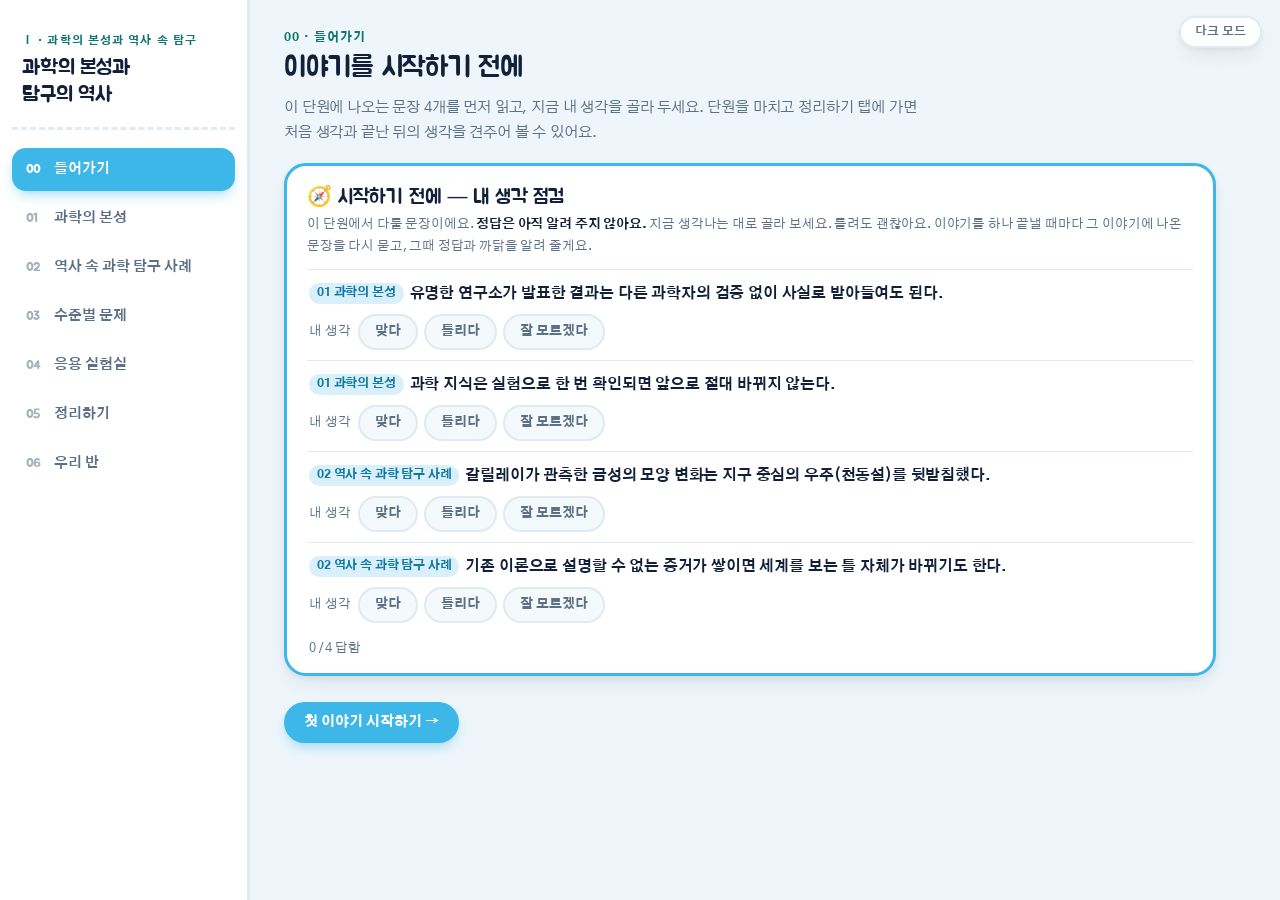
==== commit e9120b9c: "그림 새 모양으로 다시 그림: 밝은 스튜디오 바탕·블록 모형·입체 미니어처·큰 글자·흰 판정 카드 (이야기·응용 실험실·실제 자료), 대표 그림 추가(900x900, 과학 검수)," ====
--- a/1-1/index.html
+++ b/1-1/index.html
@@ -46,9 +46,9 @@
 
         <section class="scene" data-title="60 나노초의 수수께끼">
           <div class="story"><div class="who">⏱️</div><div class="say"><span class="name">물리학자 인터뷰</span>“빛은 730 km를 약 2.435 밀리초에 갑니다. 중성미자가 60 나노초 빨랐다는 건 빛보다 겨우 0.0025 %(약 4만분의 1) 빠르다는 뜻이에요. 그런데 만약 장비의 시계가 <b>몇십 나노초</b>만 어긋나 있었다면? 측정 장비의 시간 오차를 바꿔 보며, 중성미자의 속력이 <b>정확히 빛과 같아지는</b> 오차를 찾아보세요.”</div></div>
-          <figure class="hero-art"><img src="img/neutrino-beam.webp" alt="스위스의 가속기 연구소에서 알프스를 지나 이탈리아의 바위산까지 길게 잘라 낸 땅 모형. 앞면 단면의 층층 바위 속을 분홍 점선이 곧게 지나 산 아래 지하 실험실의 검출기에 닿고, 하늘에는 GPS 위성 두 대가 떠 있다." loading="lazy"><figcaption><b>중성미자는 730 km 바위를 터널 없이 그냥 지나갑니다</b> 2011년 CERN에서 쏜 중성미자는 알프스 아래 바위를 뚫고 730 km 떨어진 그란사소 지하 실험실의 검출기에 닿았습니다. 출발과 도착 시각은 GPS 신호로 맞춘 두 곳의 시계로 쟀고, 2.4 밀리초 남짓한 비행시간을 나노초 단위까지 가려내야 했습니다. 그 시계를 얼마나 믿을 수 있었는지는 아래 모형에서 따져 보세요.</figcaption></figure>
-          <div class="stage-card">
-            <div class="canvas-wrap" style="background:#e4eaf1"><canvas id="a-c-nu" width="900" height="620"></canvas></div>
+          <figure class="hero-art"><img src="img/neutrino-beam.webp" alt="스위스의 가속기 연구소에서 알프스를 지나 이탈리아의 바위산까지 길게 잘라 낸 땅 모형. 앞면 단면의 층층 바위 속을 분홍 점선이 곧게 지나 산 아래 지하 실험실의 검출기에 닿고, 하늘에는 GPS 위성 두 대가 떠 있다." width="900" height="900" loading="lazy"><figcaption><b>중성미자는 730 km 바위를 터널 없이 그냥 지나갑니다</b> 2011년 CERN에서 쏜 중성미자는 알프스 아래 바위를 뚫고 730 km 떨어진 그란사소 지하 실험실의 검출기에 닿았습니다. 출발과 도착 시각은 GPS 신호로 맞춘 두 곳의 시계로 쟀고, 2.4 밀리초 남짓한 비행시간을 나노초 단위까지 가려내야 했습니다. 그 시계를 얼마나 믿을 수 있었는지는 아래 모형에서 따져 보세요. <span class="art-note">⚠ 실제 730 km 구간을 한 블록에 줄여 그렸습니다.</span></figcaption></figure>
+          <div class="stage-card">
+            <div class="canvas-wrap studio"><canvas id="a-c-nu" width="900" height="620"></canvas></div>
             <div class="sim-side">
               <div class="readout" id="a-nu-read"></div>
               <div class="ctrl-group">
@@ -66,7 +66,7 @@
         <section class="scene" data-title="동료 검토 — 몇 명이 보아야 걸러질까">
           <div class="story"><div class="who">🧑‍🔬</div><div class="say"><span class="name">학술지 편집자</span>“한 명의 검토자가 논문 속 오류를 발견할 확률이 30%라고 해 봅시다. 여러 명이 <b>따로따로</b> 검토하면 적어도 한 명이 오류를 찾을 확률은 1 − 0.7ⁿ이에요. 오류를 <b>95% 이상</b> 걸러 내려면 검토자가 적어도 몇 명 필요할까요? 너무 많이 부르면 심사가 한없이 늦어지니 가장 적은 수를 찾아 주세요.”</div></div>
           <div class="stage-card">
-            <div class="canvas-wrap stage"><canvas id="a-c-pr" width="900" height="280"></canvas></div>
+            <div class="canvas-wrap studio"><canvas id="a-c-pr" width="900" height="280"></canvas></div>
             <div class="sim-side">
               <div class="readout" id="a-pr-read"></div>
               <div class="ctrl-group">
@@ -115,13 +115,14 @@
         <section class="scene" data-title="특별전의 빈 진열장">
           <div class="story narr"><div class="who">🏛️</div><div class="say"><span class="name">이야기</span>과학관 특별전 ‘세계관이 바뀐 순간’의 첫 진열장이 비어 있습니다. 설명판에는 한 줄만 적혀 있습니다. “1610년, 한 사람이 망원경으로 금성을 보았다. 그리고 우주의 중심이 바뀌었다.”</div></div>
           <div class="story"><div class="who">👧</div><div class="say"><span class="name">초등학생 관람객</span>“금성 모양 하나 보고 우주의 중심이 바뀌었다고요? 사람들이 그냥 생각을 바꾼 거 아니에요?”</div></div>
+          <figure class="hero-art"><img src="img/venus-gallery.webp" alt="과학관 특별전 전시실을 잘라 낸 모형. 가운데 조명이 비치는 빈 유리 진열장 앞에 어린이 관람객들이 서 있고, 왼쪽에는 삼각대 위의 옛 굴절 망원경이 있다. 뒷벽 선반에는 왼쪽의 크고 가는 초승달 모양부터 오른쪽의 작고 둥근 모양까지 금성 모형 다섯 개가 놓여 있고, 오른쪽 둥근 탁자에는 가운데 태양 둘레를 행성들이 도는 놋쇠 태양계 모형이 있다." width="900" height="900" loading="lazy"><figcaption><b>선반의 금성 모형은 둥글수록 작아집니다</b> 뒷벽 선반의 금성 모형은 가늘수록 크고, 둥글수록 작습니다. 갈릴레이가 1610년 망원경으로 본 금성이 바로 이랬습니다. 모양과 크기가 이렇게 짝지어 바뀐다는 사실이 왜 천동설로는 설명되지 않는지 따져 보고, 빈 진열장에 붙일 설명판을 완성해 보세요. <span class="art-note">⚠ 금성 모형의 크기 차이는 실제(약 6배)보다 작게 그렸습니다.</span></figcaption></figure>
           <div class="gate loose" id="g2"></div>
         </section>
 
         <section class="scene" data-title="금성의 위상 — 두 모형의 예측">
           <div class="story"><div class="who">🔭</div><div class="say"><span class="name">천문 해설사</span>“천동설에서 금성은 늘 지구와 태양 <b>사이</b>의 작은 원(주전원)을 돌아요. <span data-view="law:지동설">지동설</span>에서는 금성이 태양 둘레를 돌지요. 두 모형에서 금성이 햇빛을 받는 모양을 시간에 따라 비교해 보세요. 갈릴레이는 금성이 <b>거의 보름달처럼 둥글게</b> 보이는 때를 관측했습니다. 어느 모형에서 그런 모양이 나올까요?”</div></div>
           <div class="stage-card">
-            <div class="canvas-wrap stage"><canvas id="b-c-ven" width="900" height="330"></canvas></div>
+            <div class="canvas-wrap studio"><canvas id="b-c-ven" width="900" height="330"></canvas></div>
             <div class="sim-side">
               <div class="readout" id="b-ven-read"></div>
               <div class="ctrl-group">
@@ -142,7 +143,7 @@
         <section class="scene" data-title="허블의 그래프 — 멀수록 빨리 멀어진다">
           <div class="story"><div class="who">🌌</div><div class="say"><span class="name">우주론 해설사</span>“300년 뒤, 또 한 번 세계관이 바뀝니다. 우주는 영원히 그대로라고 믿던 때, 허블은 먼 은하일수록 빨리 멀어진다는 관측 자료를 내놓았어요. 은하 여덟 개의 거리와 멀어지는 속력에 가장 잘 맞는 직선(속력 = H × 거리)의 기울기 H를 찾아 주세요.”</div></div>
           <div class="stage-card">
-            <div class="canvas-wrap stage"><canvas id="b-c-hub" width="900" height="300"></canvas></div>
+            <div class="canvas-wrap studio"><canvas id="b-c-hub" width="900" height="300"></canvas></div>
             <div class="sim-side">
               <div class="readout" id="b-hub-read"></div>
               <div class="ctrl-group">
--- a/assets/theme.css
+++ b/assets/theme.css
@@ -207,6 +207,7 @@
 }
 
 main { padding: 30px 34px 70px; max-width: 1000px; }
+@media (max-width: 780px) { main { padding: 22px 16px 60px; } }   /* 바로 위 줄이 앞쪽 휴대폰 설정을 덮어쓰므로 여기서 다시 */
 .stage-head { margin-bottom: 18px; }
 .stage-head .eyebrow { font-size: 12px; letter-spacing: .08em; text-transform: uppercase; color: var(--teal-700); font-weight: 800; }
 .stage-head h2 { font-size: 28px; margin: 6px 0 10px; text-wrap: balance; font-weight: 400; }
@@ -214,7 +215,7 @@
 
 .stage-card { background: var(--card); border: 3px solid var(--line); border-radius: 26px; overflow: hidden; margin-top: 18px; box-shadow: var(--shadow-card); }
 .canvas-wrap { position: relative; background: var(--card-2); border-bottom: 3px solid var(--line); }
-canvas { display: block; width: 100%; max-width: 100%; height: auto; touch-action: pan-y; }
+canvas { display: block; width: 100%; max-width: 100%; height: auto; touch-action: pan-y pinch-zoom; }
 .badge-row { position: absolute; top: 12px; left: 12px; display: flex; gap: 6px; flex-wrap: wrap; }
 .badge { font-size: 11px; font-weight: 700; padding: 5px 11px; border-radius: 999px; background: var(--glass); color: var(--ink); border: 2px solid var(--line); backdrop-filter: blur(3px); }
 
@@ -454,7 +455,36 @@
 .qf-code svg { width: 100%; height: 100%; display: block; }
 .qf-url { font-family: ui-monospace, Menlo, monospace; font-size: clamp(13px, 2vw, 18px); margin: 12px 0 4px; word-break: break-all; color: #10202e; }
 .qf-hint { font-size: 13.5px; color: #5b6b7b; margin: 4px 0 14px; }
-@media print { .qr-btn { display: none !important; } }
+@media print { .qr-btn, .cv-big-row, .hero-zoom { display: none !important; } }
+/* 크게 보기 — 그림 + 조작 칸을 화면 가득(theme.js) */
+html.sth-big-on, html.sth-big-on body { overflow: hidden; }
+.cv-big-row { display: flex; justify-content: flex-end; padding: 6px 10px; background: var(--card); border-bottom: 3px solid var(--line); }
+.cv-big-btn { font: inherit; font-size: 13px; font-weight: 700; padding: 6px 13px; border-radius: 999px; border: 2px solid var(--line); background: var(--card); color: var(--ink); cursor: pointer; }
+.cv-big-btn:hover { border-color: var(--brand); }
+.sth-big { position: fixed !important; inset: 0; z-index: 9000; margin: 0 !important; border: 0 !important; border-radius: 0 !important; box-shadow: none !important; max-width: none !important; overflow: auto !important; -webkit-overflow-scrolling: touch; background: var(--card); }
+.sth-big .cv-big-row { display: none; }
+.cv-read { display: none; border-bottom: 3px solid var(--line); background: var(--card); }
+.cv-read summary { padding: 10px 14px; font-size: 14px; font-weight: 700; color: var(--ink); cursor: pointer; }
+.cv-read-body { padding: 0 14px 12px; }
+.cv-read-body p { margin: 0 0 6px; font-size: 14.5px; line-height: 1.55; color: var(--ink); word-break: keep-all; }
+.sth-big .cv-read { display: none !important; }
+@media (max-width: 780px) { .cv-read { display: block; } }
+@media print { .cv-read { display: none !important; } }
+.sth-big .canvas-wrap { margin-left: auto; margin-right: auto; }
+.big-bar { position: sticky; top: 0; left: 0; z-index: 5; display: flex; align-items: center; justify-content: flex-end; gap: 10px; padding: 6px 12px; background: var(--card); border-bottom: 2px solid var(--line); }
+.big-bar .big-close { flex: none; white-space: nowrap; }
+.big-bar .big-hint { flex: 1 1 auto; font-size: 12.5px; line-height: 1.4; color: var(--mist); }
+/* 대표 그림 크게 보기 */
+.hero-art { position: relative; }
+.hero-art img { height: auto; cursor: zoom-in; }
+.hero-zoom { position: absolute; top: 10px; left: 10px; font: inherit; font-size: 12.5px; font-weight: 700; padding: 5px 11px; border-radius: 999px; border: 1.5px solid rgba(18, 32, 58, .25); background: rgba(255, 255, 255, .92); color: #12203a; cursor: pointer; }
+.art-note { display: block; margin-top: 8px; font-size: 12.5px; line-height: 1.6; color: #4a5a72; }
+.art-full .art-note { color: #b9c6e6; }
+.art-full { position: fixed; inset: 0; z-index: 9000; overflow: auto; background: #0a101c; text-align: center; }
+.art-full img { display: block; width: 100%; max-width: min(100vw, calc(100vh - 56px)); height: auto; margin: 0 auto; }
+.art-full .art-bar { position: sticky; top: 0; z-index: 1; display: flex; justify-content: flex-end; padding: 8px 12px; }
+.art-full .art-cap { max-width: 760px; margin: 0 auto; padding: 14px 18px 28px; color: #e8ecff; font-size: 14.5px; line-height: 1.75; text-align: left; }
+.art-full .art-cap b { display: block; font-size: 17px; margin-bottom: 6px; }
 
 /* 첫 추리 — 짝과 이야기한 뒤 다시 고르기 · 우리 반 투표 (theme.js sthGate) */
 .gate-rv { display: flex; flex-wrap: wrap; gap: 8px 10px; align-items: center; margin-top: 12px; font-size: 13px; color: var(--mist); }
@@ -505,3 +535,53 @@
   --panel: #0d1431;
   --panel-2: #141c42;
 }
+
+/* 밝은 스튜디오 색 — 응용 실험실·실제 자료 캔버스(lab.js)와 블록 모형 장면은 라이트·다크 모드와 관계없이 이 밝은 색으로 그린다(theme.js cssVarStudio). */
+.sth-studio {
+--bg: #eef6fb;
+  --card: #ffffff;
+  --card-2: #eef2f7;
+--rail: #ffffff;
+--ink: #12203a;
+--mist: #5c7086;
+  --line: #c9d3df;
+--brand: #3db7e8;
+--brand-dim: #1f96c9;
+--brand-100: #d9f0fb;
+--brand-700: #1179a6;
+--teal: #14b8a6;
+--teal-100: #ccfbf1;
+--teal-700: #0f766e;
+--coral: #ff9752;
+--coral-100: #ffe8d3;
+--coral-700: #c2590f;
+--violet: #8b6bf0;
+--violet-100: #ece5fd;
+--violet-700: #6234c9;
+--amber: #ffb800;
+--amber-100: #fff2cc;
+--amber-700: #a86a00;
+--rose: #ff6b93;
+--rose-100: #ffe0e9;
+--rose-700: #c23864;
+--green: #4cb963;
+--green-100: #dcf5e1;
+--green-700: #1f7a37;
+/* 강조색 위에 얹는 글자색 / 유리 배경 / 슬라이더 손잡이 테두리 */
+--on-accent: #ffffff;
+--glass: rgba(255, 255, 255, .88);
+--thumb-ring: #ffffff;
+--shadow-card: 0 10px 24px -8px rgba(18, 32, 58, .12), 0 2px 6px rgba(18, 32, 58, .06);
+--shadow-pop: 0 16px 34px -10px rgba(18, 32, 58, .2);
+--shadow-brand: 0 6px 14px -4px rgba(61, 183, 232, .55);
+/* 예전 단원 페이지가 아직 쓰는 이름들 (캔버스 cssVar 포함) */
+--abyss: var(--bg);
+  --panel: #f6f8fb;
+  --panel-2: #eef2f7;
+--foam: var(--ink);
+--teal-dim: var(--teal-700);
+--cold: var(--brand);
+--good: var(--green);
+--warn: var(--coral);
+
+}
--- a/assets/story.css
+++ b/assets/story.css
@@ -366,7 +366,8 @@
 .bq-w { font-size: 13px; margin-top: 6px; }
 
 /* 모든 그림 틀을 무대 색으로 */
-.episode .canvas-wrap, .lab .canvas-wrap { background: var(--stage-bg); border-bottom-color: #1b2150; }
+.episode .canvas-wrap { background: var(--stage-bg); border-bottom-color: #1b2150; }
+.lab .canvas-wrap, .canvas-wrap.studio, .episode .canvas-wrap.studio { background: #e4eaf1; border-bottom-color: var(--line); }
 
 
 /* 대표 그림 카드(AI 그림 + 설명) — <figure class="hero-art"><img …><figcaption><b>제목</b> 설명</figcaption></figure> */
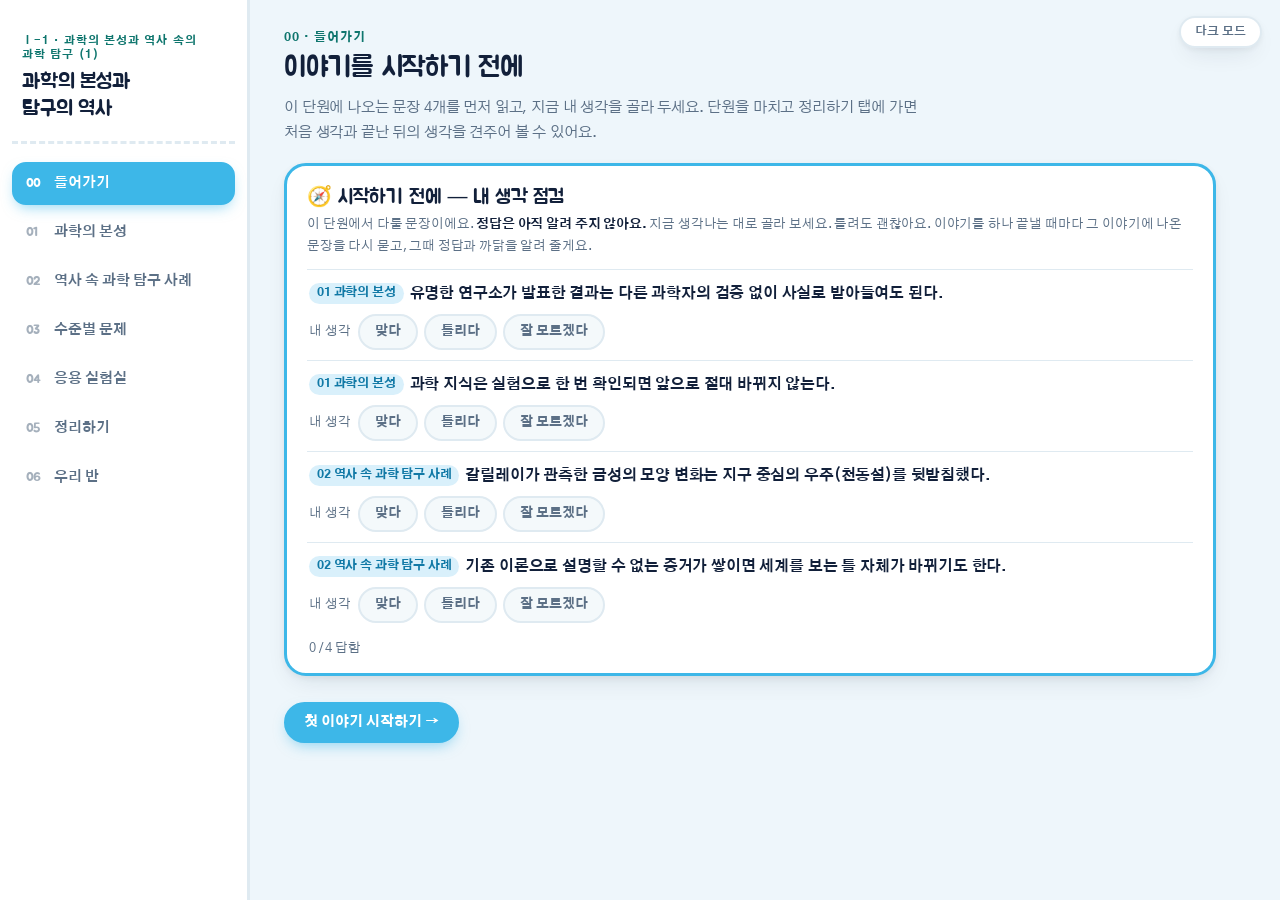
==== commit 291537a2: "공용 엔진 최신판으로 맞춤(탭·슬라이더 접근성, 휴대폰 탭 줄·그림 글자 키우기, 짝짓기 누르는 단추, 실험실 거의 맞았어요 안내, 줄바꿈 LF), 단원 번호 정리(1-2=Ⅱ-1," ====
--- a/1-1/index.html
+++ b/1-1/index.html
@@ -3,7 +3,7 @@
 <head>
 <meta charset="utf-8">
 <meta name="viewport" content="width=device-width, initial-scale=1">
-<title>과학의 본성과 역사 속의 과학 탐구 — 관측 스테이션</title>
+<title>과학의 본성과 역사 속의 과학 탐구 (1) — 관측 스테이션</title>
 <link rel="stylesheet" href="../assets/theme.css">
 <link rel="stylesheet" href="../assets/story.css">
 </head>
@@ -13,7 +13,7 @@
   <nav class="rail" id="rail">
     <div class="brand">
       <a class="home" href="../">← 과학탐구실험1</a>
-      <div class="eyebrow" style="margin-top:8px">Ⅰ · 과학의 본성과 역사 속 탐구</div>
+      <div class="eyebrow" style="margin-top:8px">Ⅰ-1 · 과학의 본성과 역사 속의 과학 탐구 (1)</div>
       <h1 class="display">과학의 본성과<br>탐구의 역사</h1>
     </div>
     <button class="tab-btn active" data-tab="0"><span class="num">01</span> 과학의 본성</button>
--- a/assets/theme.css
+++ b/assets/theme.css
@@ -1,498 +1,523 @@
-@import url('https://fonts.googleapis.com/css2?family=Jua&family=Gothic+A1:wght@400;500;600;700;800;900&display=swap');
-
-/* =========================================================================
-   science-teacher-hub 공용 테마 — 정본 (v2)
-   저장소 12곳의 theme.css 5개 버전을 하나로 합침. 기준: earth-science-2 계열.
-   색은 전부 토큰으로만 정의하고, 다크 모드는 토큰만 다시 선언한다.
-   캔버스 그림도 cssVar()로 같은 토큰을 읽으므로 테마를 따라간다.
-   ========================================================================= */
-
-/* ---------- 라이트 (기본) ---------- */
-:root {
---bg: #eef6fb;
---card: #ffffff;
---card-2: #f4f9fb;
---rail: #ffffff;
---ink: #12203a;
---mist: #5c7086;
---line: #dfeaf1;
---brand: #3db7e8;
---brand-dim: #1f96c9;
---brand-100: #d9f0fb;
---brand-700: #1179a6;
---teal: #14b8a6;
---teal-100: #ccfbf1;
---teal-700: #0f766e;
---coral: #ff9752;
---coral-100: #ffe8d3;
---coral-700: #c2590f;
---violet: #8b6bf0;
---violet-100: #ece5fd;
---violet-700: #6234c9;
---amber: #ffb800;
---amber-100: #fff2cc;
---amber-700: #a86a00;
---rose: #ff6b93;
---rose-100: #ffe0e9;
---rose-700: #c23864;
---green: #4cb963;
---green-100: #dcf5e1;
---green-700: #1f7a37;
-/* 강조색 위에 얹는 글자색 / 유리 배경 / 슬라이더 손잡이 테두리 */
---on-accent: #ffffff;
---glass: rgba(255, 255, 255, .88);
---thumb-ring: #ffffff;
---shadow-card: 0 10px 24px -8px rgba(18, 32, 58, .12), 0 2px 6px rgba(18, 32, 58, .06);
---shadow-pop: 0 16px 34px -10px rgba(18, 32, 58, .2);
---shadow-brand: 0 6px 14px -4px rgba(61, 183, 232, .55);
-/* 예전 단원 페이지가 아직 쓰는 이름들 (캔버스 cssVar 포함) */
---abyss: var(--bg);
---panel: var(--card);
---panel-2: var(--card-2);
---foam: var(--ink);
---teal-dim: var(--teal-700);
---cold: var(--brand);
---good: var(--green);
---warn: var(--coral);
-}
-
-/* ---------- 다크 : OS 설정 (명시적으로 라이트를 고른 경우는 제외) ---------- */
-@media (prefers-color-scheme: dark) {
-:root:not([data-theme="light"]) {
---bg: #0a1620;
---card: #10222f;
---card-2: #162b3a;
---rail: #0c1c28;
---ink: #e6f0f5;
---mist: #93aebd;
---line: #23404f;
---brand: #4fc3ec;
---brand-dim: #7fd4f2;
---brand-100: #10323f;
---brand-700: #8ad9f5;
---teal: #2ed3bd;
---teal-100: #0e332f;
---teal-700: #74e2d1;
---coral: #ff9d63;
---coral-100: #3a2415;
---coral-700: #ffbb91;
---violet: #a288f5;
---violet-100: #241d3d;
---violet-700: #c5b4fb;
---amber: #ffc42e;
---amber-100: #3a2f0e;
---amber-700: #ffda7c;
---rose: #ff86a6;
---rose-100: #3a1c26;
---rose-700: #ffafc4;
---green: #63c97a;
---green-100: #16301d;
---green-700: #99e0a8;
---on-accent: #06202c;
---glass: rgba(16, 34, 47, .85);
---thumb-ring: #10222f;
---shadow-card: 0 10px 24px -8px rgba(0, 0, 0, .55), 0 2px 6px rgba(0, 0, 0, .35);
---shadow-pop: 0 16px 34px -10px rgba(0, 0, 0, .7);
---shadow-brand: 0 6px 14px -4px rgba(79, 195, 236, .35);
-}
-}
-
-/* ---------- 다크 : 사용자가 버튼으로 고른 경우 ---------- */
-:root[data-theme="dark"] {
---bg: #0a1620;
---card: #10222f;
---card-2: #162b3a;
---rail: #0c1c28;
---ink: #e6f0f5;
---mist: #93aebd;
---line: #23404f;
---brand: #4fc3ec;
---brand-dim: #7fd4f2;
---brand-100: #10323f;
---brand-700: #8ad9f5;
---teal: #2ed3bd;
---teal-100: #0e332f;
---teal-700: #74e2d1;
---coral: #ff9d63;
---coral-100: #3a2415;
---coral-700: #ffbb91;
---violet: #a288f5;
---violet-100: #241d3d;
---violet-700: #c5b4fb;
---amber: #ffc42e;
---amber-100: #3a2f0e;
---amber-700: #ffda7c;
---rose: #ff86a6;
---rose-100: #3a1c26;
---rose-700: #ffafc4;
---green: #63c97a;
---green-100: #16301d;
---green-700: #99e0a8;
---on-accent: #06202c;
---glass: rgba(16, 34, 47, .85);
---thumb-ring: #10222f;
---shadow-card: 0 10px 24px -8px rgba(0, 0, 0, .55), 0 2px 6px rgba(0, 0, 0, .35);
---shadow-pop: 0 16px 34px -10px rgba(0, 0, 0, .7);
---shadow-brand: 0 6px 14px -4px rgba(79, 195, 236, .35);
-}
-
-* { box-sizing: border-box; }
-html, body { height: 100%; }
-body {
-margin: 0;
-background: var(--bg);
-color: var(--ink);
-font-family: "Gothic A1", -apple-system, BlinkMacSystemFont, "Malgun Gothic", "Apple SD Gothic Neo", sans-serif;
-min-height: 100vh;
-overflow-x: hidden;
-word-break: keep-all;
--webkit-font-smoothing: antialiased;
-}
-.display { font-family: "Jua", "Gothic A1", sans-serif; font-weight: 400; letter-spacing: -.01em; }
-.mono { font-family: ui-monospace, "SFMono-Regular", Menlo, monospace; font-variant-numeric: tabular-nums; }
-a { color: inherit; }
-
-/* ===================== App shell (unit pages) ===================== */
-.app { display: grid; grid-template-columns: minmax(200px, 250px) 1fr; min-height: 100vh; }
-.app > * { min-width: 0; }   /* 그리드 칸이 내용 때문에 화면보다 넓어지는 것을 막는다 */
-.rail {
-background: var(--rail);
-border-right: 3px solid var(--line);
-display: flex; flex-direction: column;
-padding: 22px 12px; gap: 6px;
-height: 100vh; position: sticky; top: 0;
-}
-.brand { padding: 4px 10px 18px; border-bottom: 3px dashed var(--line); margin-bottom: 12px; }
-.brand a.home { color: var(--brand-700); font-size: 12px; text-decoration: none; font-weight: 700; }
-.brand a.home:hover { text-decoration: underline; }
-.brand .eyebrow { font-size: 11px; letter-spacing: .1em; text-transform: uppercase; color: var(--teal-700); font-weight: 800; margin-top: 10px; }
-.brand h1 { font-size: 21px; margin: 6px 0 0; line-height: 1.3; font-weight: 400; }
-.tab-btn {
-display: flex; align-items: center; gap: 10px;
-background: transparent; border: 2px solid transparent; color: var(--mist);
-text-align: left; padding: 11px 12px; border-radius: 14px; cursor: pointer;
-font-size: 13.5px; font-weight: 700; font-family: inherit; transition: background .15s, color .15s, border-color .15s, transform .1s;
-}
-.tab-btn .num { font-family: "Jua"; font-size: 12px; color: var(--mist); opacity: .55; width: 18px; }
-@media (hover: hover) {
-.tab-btn:hover { background: var(--card-2); color: var(--ink); transform: translateX(1px); }
-}
-.tab-btn.active { background: var(--brand); border-color: var(--brand); color: var(--on-accent); box-shadow: var(--shadow-brand); }
-.tab-btn.active .num { color: var(--on-accent); opacity: 1; }
-
-/* --- 780px 이하: 사이드바를 가로 탭바로. 라벨이 한 글자씩 쪼개지지 않게 고정 --- */
-@media (max-width: 780px) {
-.app { grid-template-columns: 1fr; }
-.rail {
-flex-direction: row !important; align-items: center;
-overflow-x: auto; -webkit-overflow-scrolling: touch;
-height: auto !important; position: static !important;
-border-right: none !important; border-bottom: 3px solid var(--line);
-padding: 12px; gap: 8px;
-}
-.rail .brand {
-flex: 0 0 auto; margin: 0 6px 0 0; padding: 0 14px 0 4px;
-border-bottom: none; border-right: 3px dashed var(--line);
-}
-.rail .brand .eyebrow { margin-top: 4px; }
-.rail .brand h1 { font-size: 15px; margin: 2px 0 0; line-height: 1.25; }
-.rail .tab-btn { flex: 0 0 auto; white-space: nowrap; }
-/* 테마 버튼이 가로 탭바를 가리지 않도록 아래로 내린다 */
-.theme-toggle { top: auto; bottom: 14px; right: 14px; }
-main { padding: 22px 16px 60px; }
-.controls { padding: 16px 16px 18px; }
-.info-card, .detail-panel { margin-left: 16px; margin-right: 16px; }
-.stat-row, .legend-row, .card-grid, .era-grid, .compare-wrap, .mini-grid { padding-left: 16px; padding-right: 16px; }
-.foot-note { padding-left: 16px; padding-right: 16px; }
-}
-
-main { padding: 30px 34px 70px; max-width: 1000px; }
-@media (max-width: 780px) { main { padding: 22px 16px 60px; } }   /* 바로 위 줄이 앞쪽 휴대폰 설정을 덮어쓰므로 여기서 다시 */
-.stage-head { margin-bottom: 18px; }
-.stage-head .eyebrow { font-size: 12px; letter-spacing: .08em; text-transform: uppercase; color: var(--teal-700); font-weight: 800; }
-.stage-head h2 { font-size: 28px; margin: 6px 0 10px; text-wrap: balance; font-weight: 400; }
-.stage-head p { color: var(--mist); font-size: 14.5px; line-height: 1.7; max-width: 660px; margin: 0; }
-
-.stage-card { background: var(--card); border: 3px solid var(--line); border-radius: 26px; overflow: hidden; margin-top: 18px; box-shadow: var(--shadow-card); }
-.canvas-wrap { position: relative; background: var(--card-2); border-bottom: 3px solid var(--line); }
-canvas { display: block; width: 100%; max-width: 100%; height: auto; touch-action: pan-y pinch-zoom; }
-.badge-row { position: absolute; top: 12px; left: 12px; display: flex; gap: 6px; flex-wrap: wrap; }
-.badge { font-size: 11px; font-weight: 700; padding: 5px 11px; border-radius: 999px; background: var(--glass); color: var(--ink); border: 2px solid var(--line); backdrop-filter: blur(3px); }
-
-.controls { padding: 18px 22px 22px; display: flex; flex-wrap: wrap; gap: 22px; }
-.ctrl-group { display: flex; flex-direction: column; gap: 9px; min-width: 170px; flex: 1; }
-.ctrl-label { font-size: 11.5px; letter-spacing: .04em; color: var(--mist); font-weight: 800; display: flex; justify-content: space-between; }
-.ctrl-label .val { color: var(--brand-700); }
-input[type="range"] { -webkit-appearance: none; appearance: none; width: 100%; height: 8px; border-radius: 999px; background: var(--line); outline: none; }
-input[type="range"]::-webkit-slider-thumb { -webkit-appearance: none; width: 22px; height: 22px; border-radius: 50%; background: var(--brand); border: 3px solid var(--thumb-ring); box-shadow: 0 2px 8px rgba(31,150,201,.5); cursor: pointer; }
-input[type="range"]::-moz-range-thumb { width: 22px; height: 22px; border-radius: 50%; background: var(--brand); border: 3px solid var(--thumb-ring); cursor: pointer; }
-
-.toggle-row { display: flex; gap: 8px; flex-wrap: wrap; }
-.chip { border: 2px solid var(--line); background: var(--card-2); color: var(--mist); padding: 8px 15px; border-radius: 999px; font-size: 12.5px; font-weight: 800; cursor: pointer; transition: all .15s; font-family: inherit; }
-.chip.on { background: var(--brand); border-color: var(--brand); color: var(--on-accent); }
-.chip.warm.on { background: var(--coral); border-color: var(--coral); color: #331700; }
-.chip.cold.on { background: var(--cold); border-color: var(--cold); color: var(--on-accent); }
-.chip.violet.on { background: var(--violet); border-color: var(--violet); color: #1c1033; }
-.chip:focus-visible, .tab-btn:focus-visible, button:focus-visible, a:focus-visible, input:focus-visible { outline: 3px solid var(--brand); outline-offset: 2px; }
-.seg { display: flex; border: 2px solid var(--line); border-radius: 999px; overflow: hidden; width: fit-content; flex-wrap: wrap; background: var(--card-2); }
-.seg button { border: none; background: transparent; color: var(--mist); padding: 8px 15px; font-size: 12.5px; font-weight: 800; font-family: inherit; cursor: pointer; }
-.seg button.on { background: var(--brand); color: var(--on-accent); }
-
-.btn { border: 2px solid var(--line); background: var(--card-2); color: var(--ink); padding: 10px 18px; border-radius: 999px; font-size: 13.5px; font-weight: 800; font-family: inherit; cursor: pointer; transition: all .15s; }
-.btn:hover { border-color: var(--brand); transform: translateY(-1px); }
-.btn.primary { background: var(--brand); border-color: var(--brand); color: var(--on-accent); box-shadow: var(--shadow-brand); }
-.btn.primary:hover { background: var(--brand-dim); border-color: var(--brand-dim); }
-.btn:disabled { opacity: .4; cursor: not-allowed; transform: none; }
-.btn-row { display: flex; gap: 10px; flex-wrap: wrap; align-items: center; }
-
-.readout { display: flex; align-items: center; gap: 10px; background: var(--card-2); border: 2px solid var(--line); border-radius: 14px; padding: 11px 15px; }
-.readout .dot { width: 11px; height: 11px; border-radius: 50%; flex: none; }
-.readout .txt { font-size: 12.5px; color: var(--ink); line-height: 1.5; }
-.readout .txt b { color: var(--brand-700); }
-
-.info-card { margin: 0 22px 22px; padding: 15px 18px; border-radius: 16px; background: var(--brand-100); border: 2px solid var(--brand-100); font-size: 13.5px; line-height: 1.75; color: var(--ink); min-height: 22px; }
-.info-card b { color: var(--brand-700); }
-.info-card .tag { display: inline-block; font-size: 10.5px; font-weight: 800; letter-spacing: .05em; padding: 2px 8px; border-radius: 999px; margin-right: 8px; }
-
-.foot-note { color: var(--mist); font-size: 11.5px; padding: 0 22px 20px; }
-
-.card-grid { display: grid; grid-template-columns: repeat(auto-fill, minmax(155px, 1fr)); gap: 12px; padding: 4px 22px 0; }
-.pick-card { background: var(--card-2); border: 2px solid var(--line); border-radius: 18px; padding: 15px; cursor: pointer; text-align: left; transition: all .15s; color: var(--ink); font-family: inherit; }
-.pick-card:hover { border-color: var(--brand); transform: translateY(-2px); }
-.pick-card.on { border-color: var(--brand); background: var(--brand-100); box-shadow: var(--shadow-card); }
-.pick-card .ico { font-size: 24px; margin-bottom: 6px; display: block; }
-.pick-card .t { font-size: 13.5px; font-weight: 800; margin-bottom: 3px; }
-.pick-card .d { font-size: 11.5px; color: var(--mist); line-height: 1.5; }
-.pick-card .pc-ico { font-size: 23px; margin-bottom: 6px; display: block; }
-.pick-card .pc-name { font-weight: 800; font-size: 13.5px; margin-bottom: 3px; }
-.pick-card .pc-sub { font-size: 11.5px; color: var(--mist); }
-
-.detail-panel { margin: 16px 22px 22px; padding: 17px 19px; border-radius: 18px; background: var(--card-2); border: 2px solid var(--line); font-size: 13.5px; line-height: 1.8; color: var(--mist); }
-.detail-panel h4 { margin: 0 0 8px; color: var(--ink); font-size: 15.5px; font-family: "Jua"; font-weight: 400; }
-.detail-panel b { color: var(--ink); }
-.detail-panel .hint { color: var(--mist); font-size: 12.5px; font-style: italic; }
-
-.mini-grid { display: grid; grid-template-columns: repeat(auto-fit, minmax(150px, 1fr)); gap: 12px; margin: 16px 22px 26px; }
-.mini-card { background: var(--card-2); border: 2px solid var(--line); border-radius: 16px; padding: 13px 15px; }
-.mini-card .mi-ico { font-size: 21px; margin-bottom: 6px; }
-.mini-card h4 { margin: 0 0 4px; font-size: 13.5px; color: var(--ink); font-weight: 800; }
-.mini-card p { margin: 0; font-size: 12px; line-height: 1.6; color: var(--mist); }
-
-.timeline-wrap { padding: 12px 22px 4px; }
-.timeline-track { position: relative; height: 10px; border-radius: 999px; background: var(--line); margin: 30px 4px 14px; }
-.timeline-fill { position: absolute; top: 0; left: 0; height: 100%; border-radius: 999px; background: linear-gradient(90deg, var(--brand-dim), var(--brand)); }
-.timeline-ticks { display: flex; justify-content: space-between; padding: 0 2px; }
-.timeline-ticks span { font-size: 10.5px; color: var(--mist); font-weight: 700; }
-.timeline-dot { position: absolute; top: 50%; width: 18px; height: 18px; border-radius: 50%; background: var(--card); border: 4px solid var(--line); transform: translate(-50%, -50%); cursor: pointer; transition: border-color .15s, background .15s; }
-.timeline-dot.on { border-color: var(--teal); background: var(--teal); }
-.timeline-dot .td-label { position: absolute; top: 20px; left: 50%; transform: translateX(-50%); font-size: 10.5px; color: var(--mist); white-space: nowrap; font-weight: 700; }
-.timeline-dot.on .td-label { color: var(--teal-700); font-weight: 800; }
-
-.era-grid { display: grid; grid-template-columns: repeat(auto-fit, minmax(130px, 1fr)); gap: 10px; padding: 0 22px 18px; }
-.era-btn { background: var(--card-2); border: 2px solid var(--line); color: var(--mist); padding: 11px 8px; border-radius: 14px; font-size: 12.5px; font-weight: 800; cursor: pointer; text-align: center; font-family: inherit; }
-.era-btn.on { background: var(--teal); border-color: var(--teal); color: var(--on-accent); }
-
-.compare-wrap { display: grid; grid-template-columns: 1fr 1fr; gap: 16px; padding: 0 22px 22px; }
-@media (max-width: 700px) { .compare-wrap { grid-template-columns: 1fr; } }
-.compare-col { background: var(--card-2); border: 2px solid var(--line); border-radius: 16px; padding: 15px 17px; }
-.compare-col h4 { margin: 0 0 8px; font-size: 13.5px; color: var(--teal-700); font-weight: 800; }
-.compare-col p { margin: 0; font-size: 12.5px; line-height: 1.75; color: var(--mist); }
-
-.stat-row { display: flex; gap: 14px; flex-wrap: wrap; padding: 0 22px 18px; }
-.stat-box { flex: 1; min-width: 120px; background: var(--card-2); border: 2px solid var(--line); border-radius: 16px; padding: 13px 15px; }
-.stat-box .lbl { font-size: 10.5px; text-transform: uppercase; letter-spacing: .05em; color: var(--mist); font-weight: 800; }
-.stat-box .num { font-size: 21px; color: var(--brand-700); font-weight: 800; margin-top: 3px; font-family: "Jua"; }
-
-.legend-row { display: flex; gap: 14px; flex-wrap: wrap; padding: 2px 22px 16px; font-size: 12px; color: var(--mist); font-weight: 700; }
-.legend-row .sw { display: inline-block; width: 11px; height: 11px; border-radius: 4px; margin-right: 5px; vertical-align: -1px; }
-
-.theme-toggle {
-position: fixed; top: 16px; right: 18px; z-index: 20;
-background: var(--card); border: 2px solid var(--line); color: var(--mist);
-border-radius: 999px; padding: 7px 14px; font-size: 11.5px; font-weight: 700;
-font-family: inherit; cursor: pointer; box-shadow: var(--shadow-card);
-}
-.theme-toggle:hover { border-color: var(--brand); color: var(--ink); }
-/* 위의 기본 규칙이 모바일 규칙(top:auto)보다 뒤에 있어 top·bottom 이 함께 걸려 버튼이 세로로 늘어났다 */
-@media (max-width: 780px) { .theme-toggle { top: auto; bottom: 14px; right: 14px; } }
-
-@media (prefers-reduced-motion: reduce) { * { animation-duration: .001ms !important; transition-duration: .001ms !important; } }
-
-/* ===================== Home / hub cards ===================== */
-.hero { padding: 54px 30px 30px; max-width: 1080px; margin: 0 auto; }
-.hero .kicker { display: inline-flex; align-items: center; gap: 8px; background: var(--teal-100); color: var(--teal-700); font-weight: 800; font-size: 12px; padding: 7px 14px; border-radius: 999px; margin-bottom: 14px; }
-.hero h1 { font-size: clamp(32px, 5vw, 48px); margin: 6px 0 16px; text-wrap: balance; font-weight: 400; }
-.hero p { color: var(--mist); font-size: 15.5px; line-height: 1.8; max-width: 640px; margin: 0; }
-
-.part-heading { max-width: 1080px; margin: 34px auto 0; padding: 0 30px; font-family: "Jua"; font-size: 15px; color: var(--ink); display: flex; align-items: center; gap: 10px; }
-.part-heading .roman { display: inline-flex; align-items: center; justify-content: center; width: 30px; height: 30px; border-radius: 10px; font-size: 14px; background: var(--brand-100); color: var(--brand-700); }
-
-.grid { max-width: 1080px; margin: 14px auto 20px; padding: 0 30px; display: grid; grid-template-columns: repeat(auto-fit, minmax(min(100%, 290px), 1fr)); gap: 20px; }
-.unit-card { display: block; background: var(--card); border: 3px solid var(--line); border-radius: 28px; padding: 26px; text-decoration: none; color: inherit; transition: border-color .15s, transform .15s, box-shadow .15s; position: relative; overflow: hidden; box-shadow: var(--shadow-card); }
-.unit-card:hover { border-color: var(--brand); transform: translateY(-4px); box-shadow: var(--shadow-pop); }
-.unit-card .chapter { display: inline-flex; align-items: center; justify-content: center; width: 34px; height: 34px; border-radius: 12px; font-family: "Jua"; font-size: 16px; margin-bottom: 12px; }
-.unit-card h3 { font-size: 20px; margin: 0 0 9px; font-weight: 400; line-height: 1.35; }
-.unit-card p { color: var(--mist); font-size: 13px; line-height: 1.65; margin: 0 0 14px; min-height: 40px; }
-.unit-card .topics { display: flex; flex-wrap: wrap; gap: 6px; }
-.unit-card .topics span { font-size: 10.5px; font-weight: 700; padding: 4px 10px; border-radius: 999px; background: var(--card-2); border: 2px solid var(--line); color: var(--mist); }
-.unit-card .go { position: absolute; top: 26px; right: 26px; color: var(--brand); font-size: 20px; font-weight: 900; }
-.unit-card .count { position: absolute; bottom: 24px; right: 24px; font-size: 11px; color: var(--teal-700); font-weight: 800; background: var(--teal-100); padding: 4px 10px; border-radius: 999px; }
-.unit-card.c1 .chapter { background: var(--brand-100); color: var(--brand-700); }
-.unit-card.c2 .chapter { background: var(--coral-100); color: var(--coral-700); }
-.unit-card.c3 .chapter { background: var(--violet-100); color: var(--violet-700); }
-
-.part-label { max-width: 1080px; margin: 10px auto 0; padding: 30px 30px 0; font-size: 13px; letter-spacing: .04em; color: var(--ink); font-weight: 800; font-family: "Jua"; }
-.tips { max-width: 1080px; margin: 16px auto 70px; padding: 0 30px; display: grid; grid-template-columns: repeat(auto-fit, minmax(min(100%, 230px), 1fr)); gap: 14px; }
-.tip-card { background: var(--card); border: 3px solid var(--line); border-radius: 20px; padding: 18px 20px; box-shadow: var(--shadow-card); }
-.tip-card .num { font-family: "Jua"; font-size: 22px; color: var(--brand); }
-.tip-card h4 { font-size: 14px; margin: 6px 0 5px; font-weight: 800; }
-.tip-card p { font-size: 12.5px; color: var(--mist); line-height: 1.65; margin: 0; }
-.back-link { max-width: 1080px; margin: 20px auto 0; padding: 0 30px; }
-.back-link a { color: var(--mist); font-size: 12px; text-decoration: none; font-weight: 700; }
-.back-link a:hover { color: var(--brand-700); }
-
-/* ===================== 학습 설계 부품 (모든 단원 공용) =====================
-   단원 페이지는 아래 클래스를 쓰고, theme.js 의 sthGate / sthWork 를 부르면 된다. */
-
-/* 성취기준·학습목표·핵심용어 */
-.std-chip { display: inline-block; font-family: ui-monospace, Menlo, monospace; font-size: 11.5px; font-weight: 700;
-  background: var(--brand-100); color: var(--brand-700); padding: 3px 9px; border-radius: 999px; margin: 0 4px 8px 0; }
-.std-note { font-size: 12.5px; color: var(--mist); line-height: 1.7; margin: 2px 0 0; }
-.goal { margin: 6px 0 0; padding-left: 16px; color: var(--mist); font-size: 13.5px; line-height: 1.7; }
-.goal li { margin: 2px 0; }
-.terms { display: flex; flex-wrap: wrap; gap: 6px; margin-top: 10px; }
-.terms b { font-size: 11.5px; font-weight: 800; padding: 4px 10px; border-radius: 999px;
-  background: var(--card-2); border: 2px solid var(--line); color: var(--mist); }
-
-/* 예측 잠금 */
-.gate { margin: 0 22px 22px; padding: 18px 20px; border-radius: 18px;
-  background: var(--amber-100); border: 2px solid var(--amber); }
-.gate h4 { margin: 0 0 4px; font-size: 15.5px; font-family: "Jua"; font-weight: 400; color: var(--ink); }
-.gate p { margin: 0 0 12px; font-size: 13.5px; line-height: 1.7; color: var(--ink); }
-.gate .opts { display: grid; grid-template-columns: repeat(auto-fit, minmax(min(100%, 190px), 1fr)); gap: 8px; }
-.gate .opt { text-align: left; background: var(--card); border: 2px solid var(--line); border-radius: 14px;
-  padding: 11px 14px; font-size: 13px; font-weight: 700; font-family: inherit; color: var(--ink); cursor: pointer; }
-.gate .opt:hover { border-color: var(--amber); }
-.gate .opt.picked { background: var(--amber); border-color: var(--amber); color: #3a2a00; }
-.gate.done { background: var(--card-2); border-color: var(--line); }
-.veil { position: absolute; inset: 0; background: var(--card-2); display: flex; align-items: center;
-  justify-content: center; text-align: center; padding: 24px; z-index: 2; }
-.veil p { margin: 0; color: var(--mist); font-size: 13.5px; line-height: 1.8; max-width: 340px; }
-.veil[hidden] { display: none; }
-
-/* 오개념 상자 */
-.miscon { margin: 0 22px 22px; padding: 16px 19px; border-radius: 16px; background: var(--rose-100);
-  border: 2px solid var(--rose); font-size: 13.5px; line-height: 1.75; color: var(--ink); }
-.miscon .tag { display: inline-block; font-size: 10.5px; font-weight: 800; letter-spacing: .05em;
-  background: var(--rose); color: #fff; padding: 2px 9px; border-radius: 999px; margin-bottom: 7px; }
-.miscon cite { display: block; margin-top: 8px; font-style: normal; font-size: 11.5px; color: var(--mist); }
-.miscon .sep { margin-top: 10px; padding-top: 10px; border-top: 1px dashed var(--rose); }
-/* 카드 밖에 둘 때 */
-.miscon.loose, .gate.loose { margin-left: 0; margin-right: 0; margin-top: 18px; }
-
-/* 산출물 */
-.work { margin: 0 22px 22px; }
-.work label { display: block; font-size: 13px; font-weight: 800; color: var(--mist); margin: 16px 0 6px; }
-.work textarea { width: 100%; min-height: 78px; padding: 12px 14px; border-radius: 14px; border: 2px solid var(--line);
-  background: var(--card-2); color: var(--ink); font-family: inherit; font-size: 13.5px; line-height: 1.7; resize: vertical; }
-.work textarea:focus { outline: 3px solid var(--brand); outline-offset: 2px; border-color: var(--brand); }
-.work .hint { font-size: 12px; color: var(--mist); margin: 5px 0 0; line-height: 1.6; }
-.saved { font-size: 12px; color: var(--teal-700); font-weight: 700; margin-left: 8px; }
-.recap { margin: 0 22px 18px; padding: 15px 18px; border-radius: 16px; background: var(--card-2);
-  border: 2px solid var(--line); font-size: 13.5px; line-height: 1.8; color: var(--ink); }
-.recap b { color: var(--brand-700); }
-.recap .none { color: var(--mist); font-weight: 400; }
-
-/* 관측 자료 표 */
-.tbl-wrap { overflow-x: auto; margin: 0 22px 22px; border: 2px solid var(--line); border-radius: 16px; background: var(--card); }
-table.obs { border-collapse: collapse; width: 100%; min-width: 560px; font-size: 13px; }
-table.obs th, table.obs td { padding: 9px 11px; border-bottom: 1px solid var(--line); text-align: center; white-space: nowrap; }
-table.obs thead th { background: var(--card-2); font-size: 11px; font-weight: 800; color: var(--mist);
-  letter-spacing: .03em; border-bottom: 2px solid var(--line); }
-table.obs tbody tr:last-child td { border-bottom: none; }
-table.obs td.l { text-align: left; }
-table.obs .num { font-family: ui-monospace, Menlo, monospace; font-variant-numeric: tabular-nums; }
-table.obs tr.mine { background: var(--brand-100); }
-.ox { font-weight: 800; }
-.ox.o { color: var(--green-700); } .ox.x { color: var(--mist); } .ox.t { color: var(--amber-700); }
-
-@media (max-width: 780px) {
-  .gate, .miscon, .work, .recap, .tbl-wrap { margin-left: 16px; margin-right: 16px; }
-}
-
-/* ---------- 한글 조판 ----------
-   어절 단위로 줄을 바꾸고(keep-all), 아주 긴 영문·주소만 필요할 때 끊는다(break-word).
-   괄호·가운뎃점이 든 짧은 어절은 theme.js 가 .nw 로 묶어 한 줄에 둔다.
-   문단 끝줄에 낱말 하나만 남지 않게(text-wrap: pretty), 제목은 줄 길이를 고르게(balance).
-   본문 자간은 한글 책처럼 아주 조금 좁힌다. */
-body { overflow-wrap: break-word; line-break: strict; letter-spacing: -0.01em; }
-.nw { white-space: nowrap; }
-p, li, dd, blockquote, td, th, .say, .info-card, .detail-panel, .why, .hint, .q, .msg, .lab-task-t, .lab-hint,
-.pc-ans, .pc-s, .pc-head p, .std-note, .miscon, .gate p, .veil p, .readout .txt, .mini-card p, .compare-col p, .tip-card p, .unit-card p { text-wrap: pretty; }
-h1, h2, h3, h4, .display { text-wrap: balance; }
-
-/* ---------- 학생 화면은 이 단원만 ----------
-   ‘← 과목’ 링크와 교사용 안내는 기본으로 숨기고, 교사 기기(<html class="sth-teacher">)에서만 보인다.
-   과목 첫 화면(단원 목록)은 학생에게 안내 카드만 보인다(theme.js). */
-html:not(.sth-teacher) .rail .brand a.home, html:not(.sth-teacher) .teacher-note { display: none !important; }
-html:not(.sth-teacher) a.unit-card { visibility: hidden; }
-.gate-note { min-height: 100vh; display: flex; align-items: center; justify-content: center; padding: 24px 16px; }
-.gate-card { max-width: 520px; background: var(--card); border: 2px solid var(--line); border-radius: 22px; padding: 28px 26px; box-shadow: var(--shadow-card); }
-.gate-card h1 { font-size: clamp(24px, 6vw, 32px); font-weight: 400; margin: 8px 0 12px; }
-.gate-card p { color: var(--mist); font-size: 15px; line-height: 1.8; margin: 0; }
-.gate-card .eyebrow { font-size: 12px; letter-spacing: .08em; color: var(--teal-700); font-weight: 800; }
-
-/* ---------- 학생 입장 QR (교사 기기에서만 버튼이 생긴다) ---------- */
-.qr-btn { display: inline-block; margin-top: 10px; border: 2px solid var(--brand); background: var(--brand-100); color: var(--brand-700);
-  padding: 6px 12px; border-radius: 999px; font: inherit; font-size: 12.5px; font-weight: 800; cursor: pointer; }
-.qr-btn:hover { background: var(--brand); color: #fff; }
-.unit-card .qr-btn { margin-top: 4px; }
-.qr-full { position: fixed; inset: 0; z-index: 9999; background: rgba(10, 20, 30, .72); display: flex; align-items: center; justify-content: center; padding: 16px; }
-.qf-box { background: #fff; color: #10202e; border-radius: 26px; padding: 26px 28px 22px; text-align: center; max-width: min(96vw, 720px); max-height: 96vh; overflow: auto; }
-.qf-sub { font-size: 14px; font-weight: 800; color: #0f766e; letter-spacing: .02em; }
-.qf-title { font-family: "Jua", "Gothic A1", sans-serif; font-size: clamp(24px, 4.5vw, 40px); margin: 6px 0 14px; line-height: 1.25; }
-.qf-code { width: min(64vh, 80vw); height: min(64vh, 80vw); margin: 0 auto; }
-.qf-code svg { width: 100%; height: 100%; display: block; }
-.qf-url { font-family: ui-monospace, Menlo, monospace; font-size: clamp(13px, 2vw, 18px); margin: 12px 0 4px; word-break: break-all; color: #10202e; }
-.qf-hint { font-size: 13.5px; color: #5b6b7b; margin: 4px 0 14px; }
-@media print { .qr-btn, .cv-big-row, .hero-zoom { display: none !important; } }
-/* 크게 보기 — 그림 + 조작 칸을 화면 가득(theme.js) */
-html.sth-big-on, html.sth-big-on body { overflow: hidden; }
-.cv-big-row { display: flex; justify-content: flex-end; padding: 6px 10px; background: var(--card); border-bottom: 3px solid var(--line); }
-.cv-big-btn { font: inherit; font-size: 13px; font-weight: 700; padding: 6px 13px; border-radius: 999px; border: 2px solid var(--line); background: var(--card); color: var(--ink); cursor: pointer; }
-.cv-big-btn:hover { border-color: var(--brand); }
-.sth-big { position: fixed !important; inset: 0; z-index: 9000; margin: 0 !important; border: 0 !important; border-radius: 0 !important; box-shadow: none !important; max-width: none !important; overflow: auto !important; -webkit-overflow-scrolling: touch; background: var(--card); }
-.sth-big .cv-big-row { display: none; }
+@import url('https://fonts.googleapis.com/css2?family=Jua&family=Gothic+A1:wght@400;500;600;700;800;900&display=swap');
+
+/* =========================================================================
+   science-teacher-hub 공용 테마 — 정본 (v2)
+   저장소 12곳의 theme.css 5개 버전을 하나로 합침. 기준: earth-science-2 계열.
+   색은 전부 토큰으로만 정의하고, 다크 모드는 토큰만 다시 선언한다.
+   캔버스 그림도 cssVar()로 같은 토큰을 읽으므로 테마를 따라간다.
+   ========================================================================= */
+
+/* ---------- 라이트 (기본) ---------- */
+:root {
+--bg: #eef6fb;
+--card: #ffffff;
+--card-2: #f4f9fb;
+--rail: #ffffff;
+--ink: #12203a;
+--mist: #5c7086;
+--line: #dfeaf1;
+--brand: #3db7e8;
+--brand-dim: #1f96c9;
+--brand-100: #d9f0fb;
+--brand-700: #1179a6;
+--teal: #14b8a6;
+--teal-100: #ccfbf1;
+--teal-700: #0f766e;
+--coral: #ff9752;
+--coral-100: #ffe8d3;
+--coral-700: #c2590f;
+--violet: #8b6bf0;
+--violet-100: #ece5fd;
+--violet-700: #6234c9;
+--amber: #ffb800;
+--amber-100: #fff2cc;
+--amber-700: #a86a00;
+--rose: #ff6b93;
+--rose-100: #ffe0e9;
+--rose-700: #c23864;
+--green: #4cb963;
+--green-100: #dcf5e1;
+--green-700: #1f7a37;
+/* 강조색 위에 얹는 글자색 / 유리 배경 / 슬라이더 손잡이 테두리 */
+--on-accent: #ffffff;
+--glass: rgba(255, 255, 255, .88);
+--thumb-ring: #ffffff;
+--shadow-card: 0 10px 24px -8px rgba(18, 32, 58, .12), 0 2px 6px rgba(18, 32, 58, .06);
+--shadow-pop: 0 16px 34px -10px rgba(18, 32, 58, .2);
+--shadow-brand: 0 6px 14px -4px rgba(61, 183, 232, .55);
+/* 예전 단원 페이지가 아직 쓰는 이름들 (캔버스 cssVar 포함) */
+--abyss: var(--bg);
+--panel: var(--card);
+--panel-2: var(--card-2);
+--foam: var(--ink);
+--teal-dim: var(--teal-700);
+--cold: var(--brand);
+--good: var(--green);
+--warn: var(--coral);
+}
+
+/* ---------- 다크 : OS 설정 (명시적으로 라이트를 고른 경우는 제외) ---------- */
+@media (prefers-color-scheme: dark) {
+:root:not([data-theme="light"]) {
+--bg: #0a1620;
+--card: #10222f;
+--card-2: #162b3a;
+--rail: #0c1c28;
+--ink: #e6f0f5;
+--mist: #93aebd;
+--line: #23404f;
+--brand: #4fc3ec;
+--brand-dim: #7fd4f2;
+--brand-100: #10323f;
+--brand-700: #8ad9f5;
+--teal: #2ed3bd;
+--teal-100: #0e332f;
+--teal-700: #74e2d1;
+--coral: #ff9d63;
+--coral-100: #3a2415;
+--coral-700: #ffbb91;
+--violet: #a288f5;
+--violet-100: #241d3d;
+--violet-700: #c5b4fb;
+--amber: #ffc42e;
+--amber-100: #3a2f0e;
+--amber-700: #ffda7c;
+--rose: #ff86a6;
+--rose-100: #3a1c26;
+--rose-700: #ffafc4;
+--green: #63c97a;
+--green-100: #16301d;
+--green-700: #99e0a8;
+--on-accent: #06202c;
+--glass: rgba(16, 34, 47, .85);
+--thumb-ring: #10222f;
+--shadow-card: 0 10px 24px -8px rgba(0, 0, 0, .55), 0 2px 6px rgba(0, 0, 0, .35);
+--shadow-pop: 0 16px 34px -10px rgba(0, 0, 0, .7);
+--shadow-brand: 0 6px 14px -4px rgba(79, 195, 236, .35);
+}
+}
+
+/* ---------- 다크 : 사용자가 버튼으로 고른 경우 ---------- */
+:root[data-theme="dark"] {
+--bg: #0a1620;
+--card: #10222f;
+--card-2: #162b3a;
+--rail: #0c1c28;
+--ink: #e6f0f5;
+--mist: #93aebd;
+--line: #23404f;
+--brand: #4fc3ec;
+--brand-dim: #7fd4f2;
+--brand-100: #10323f;
+--brand-700: #8ad9f5;
+--teal: #2ed3bd;
+--teal-100: #0e332f;
+--teal-700: #74e2d1;
+--coral: #ff9d63;
+--coral-100: #3a2415;
+--coral-700: #ffbb91;
+--violet: #a288f5;
+--violet-100: #241d3d;
+--violet-700: #c5b4fb;
+--amber: #ffc42e;
+--amber-100: #3a2f0e;
+--amber-700: #ffda7c;
+--rose: #ff86a6;
+--rose-100: #3a1c26;
+--rose-700: #ffafc4;
+--green: #63c97a;
+--green-100: #16301d;
+--green-700: #99e0a8;
+--on-accent: #06202c;
+--glass: rgba(16, 34, 47, .85);
+--thumb-ring: #10222f;
+--shadow-card: 0 10px 24px -8px rgba(0, 0, 0, .55), 0 2px 6px rgba(0, 0, 0, .35);
+--shadow-pop: 0 16px 34px -10px rgba(0, 0, 0, .7);
+--shadow-brand: 0 6px 14px -4px rgba(79, 195, 236, .35);
+}
+
+* { box-sizing: border-box; }
+html, body { height: 100%; }
+body {
+margin: 0;
+background: var(--bg);
+color: var(--ink);
+font-family: "Gothic A1", -apple-system, BlinkMacSystemFont, "Malgun Gothic", "Apple SD Gothic Neo", sans-serif;
+min-height: 100vh;
+overflow-x: hidden;
+word-break: keep-all;
+-webkit-font-smoothing: antialiased;
+}
+.display { font-family: "Jua", "Gothic A1", sans-serif; font-weight: 400; letter-spacing: -.01em; }
+.mono { font-family: ui-monospace, "SFMono-Regular", Menlo, monospace; font-variant-numeric: tabular-nums; }
+a { color: inherit; }
+
+/* ===================== App shell (unit pages) ===================== */
+.app { display: grid; grid-template-columns: minmax(200px, 250px) 1fr; min-height: 100vh; }
+.app > * { min-width: 0; }   /* 그리드 칸이 내용 때문에 화면보다 넓어지는 것을 막는다 */
+.rail {
+background: var(--rail);
+border-right: 3px solid var(--line);
+display: flex; flex-direction: column;
+padding: 22px 12px; gap: 6px;
+height: 100vh; position: sticky; top: 0;
+}
+.brand { padding: 4px 10px 18px; border-bottom: 3px dashed var(--line); margin-bottom: 12px; }
+.brand a.home { color: var(--brand-700); font-size: 12px; text-decoration: none; font-weight: 700; }
+.brand a.home:hover { text-decoration: underline; }
+.brand .eyebrow { font-size: 11px; letter-spacing: .1em; text-transform: uppercase; color: var(--teal-700); font-weight: 800; margin-top: 10px; }
+.brand h1 { font-size: 21px; margin: 6px 0 0; line-height: 1.3; font-weight: 400; }
+.tab-btn {
+display: flex; align-items: center; gap: 10px;
+background: transparent; border: 2px solid transparent; color: var(--mist);
+text-align: left; padding: 11px 12px; border-radius: 14px; cursor: pointer;
+font-size: 13.5px; font-weight: 700; font-family: inherit; transition: background .15s, color .15s, border-color .15s, transform .1s;
+}
+.tab-btn .num { font-family: "Jua"; font-size: 12px; color: var(--mist); opacity: .55; width: 18px; }
+@media (hover: hover) {
+.tab-btn:hover { background: var(--card-2); color: var(--ink); transform: translateX(1px); }
+}
+.tab-btn.active { background: var(--brand); border-color: var(--brand); color: var(--on-accent); box-shadow: var(--shadow-brand); }
+.tab-btn.active .num { color: var(--on-accent); opacity: 1; }
+.tab-strip { display: flex; flex-direction: column; gap: 6px; }
+.tab-btn:focus-visible { outline: 3px solid var(--brand); outline-offset: 2px; }
+.cv-big-tip { display: none; }
+
+/* --- 780px 이하: 사이드바를 가로 탭바로. 라벨이 한 글자씩 쪼개지지 않게 고정 --- */
+@media (max-width: 780px) {
+.app { grid-template-columns: 1fr; }
+.rail {
+flex-direction: row !important; align-items: center;
+overflow-x: auto; -webkit-overflow-scrolling: touch;
+height: auto !important; position: static !important;
+border-right: none !important; border-bottom: 3px solid var(--line);
+padding: 12px; gap: 8px;
+}
+.rail .brand {
+flex: 0 0 auto; margin: 0 6px 0 0; padding: 0 14px 0 4px;
+border-bottom: none; border-right: 3px dashed var(--line);
+}
+.rail .brand .eyebrow { margin-top: 4px; }
+.rail .brand h1 { font-size: 15px; margin: 2px 0 0; line-height: 1.25; }
+.rail .tab-btn { flex: 0 0 auto; white-space: nowrap; }
+/* 테마 버튼이 가로 탭바를 가리지 않도록 아래로 내린다 */
+.theme-toggle { top: auto; bottom: 14px; right: 14px; }
+main { padding: 22px 16px 60px; }
+.controls { padding: 16px 16px 18px; }
+.info-card, .detail-panel { margin-left: 16px; margin-right: 16px; }
+.stat-row, .legend-row, .card-grid, .era-grid, .compare-wrap, .mini-grid { padding-left: 16px; padding-right: 16px; }
+.foot-note { padding-left: 16px; padding-right: 16px; }
+}
+
+/* 휴대폰: 단원 이름 줄은 그대로 두고, 그 아래 탭 줄만 가로로 민다(theme.js 가 탭을 .tab-strip 으로 묶는다) */
+@media (max-width: 780px) {
+.rail { flex-direction: column !important; align-items: stretch; overflow-x: visible; padding: 10px 12px 8px; gap: 8px; }
+.rail .brand { margin: 0; padding: 0 4px 8px; border-right: none; border-bottom: 3px dashed var(--line); }
+.tab-strip { flex-direction: row; overflow-x: auto; -webkit-overflow-scrolling: touch; gap: 8px; padding: 2px 2px 6px; scrollbar-width: thin; }
+.cv-big-row { justify-content: space-between; align-items: center; gap: 8px; }
+.cv-big-tip { display: inline; font-size: 12.5px; color: var(--mist); line-height: 1.35; }
+.cv-big-btn { border-color: var(--brand); background: var(--brand-100); color: var(--brand-700); padding: 8px 14px; font-size: 14px; flex: none; }
+}
+main { padding: 30px 34px 70px; max-width: 1000px; }
+@media (max-width: 780px) { main { padding: 22px 16px 60px; } }   /* 바로 위 줄이 앞쪽 휴대폰 설정을 덮어쓰므로 여기서 다시 */
+.stage-head { margin-bottom: 18px; }
+.stage-head .eyebrow { font-size: 12px; letter-spacing: .08em; text-transform: uppercase; color: var(--teal-700); font-weight: 800; }
+.stage-head h2 { font-size: 28px; margin: 6px 0 10px; text-wrap: balance; font-weight: 400; }
+.stage-head p { color: var(--mist); font-size: 14.5px; line-height: 1.7; max-width: 660px; margin: 0; }
+
+.stage-card { background: var(--card); border: 3px solid var(--line); border-radius: 26px; overflow: hidden; margin-top: 18px; box-shadow: var(--shadow-card); }
+.canvas-wrap { position: relative; background: var(--card-2); border-bottom: 3px solid var(--line); }
+canvas { display: block; width: 100%; max-width: 100%; height: auto; touch-action: pan-y pinch-zoom; }
+.badge-row { position: absolute; top: 12px; left: 12px; display: flex; gap: 6px; flex-wrap: wrap; }
+.badge { font-size: 11px; font-weight: 700; padding: 5px 11px; border-radius: 999px; background: var(--glass); color: var(--ink); border: 2px solid var(--line); backdrop-filter: blur(3px); }
+
+.controls { padding: 18px 22px 22px; display: flex; flex-wrap: wrap; gap: 22px; }
+.ctrl-group { display: flex; flex-direction: column; gap: 9px; min-width: 170px; flex: 1; }
+.ctrl-label { font-size: 11.5px; letter-spacing: .04em; color: var(--mist); font-weight: 800; display: flex; justify-content: space-between; }
+.ctrl-label .val { color: var(--brand-700); }
+input[type="range"] { -webkit-appearance: none; appearance: none; width: 100%; height: 8px; border-radius: 999px; background: var(--line); outline: none; }
+input[type="range"]::-webkit-slider-thumb { -webkit-appearance: none; width: 22px; height: 22px; border-radius: 50%; background: var(--brand); border: 3px solid var(--thumb-ring); box-shadow: 0 2px 8px rgba(31,150,201,.5); cursor: pointer; }
+input[type="range"]::-moz-range-thumb { width: 22px; height: 22px; border-radius: 50%; background: var(--brand); border: 3px solid var(--thumb-ring); cursor: pointer; }
+
+.toggle-row { display: flex; gap: 8px; flex-wrap: wrap; }
+.chip { border: 2px solid var(--line); background: var(--card-2); color: var(--mist); padding: 8px 15px; border-radius: 999px; font-size: 12.5px; font-weight: 800; cursor: pointer; transition: all .15s; font-family: inherit; }
+.chip.on { background: var(--brand); border-color: var(--brand); color: var(--on-accent); }
+.chip.warm.on { background: var(--coral); border-color: var(--coral); color: #331700; }
+.chip.cold.on { background: var(--cold); border-color: var(--cold); color: var(--on-accent); }
+.chip.violet.on { background: var(--violet); border-color: var(--violet); color: #1c1033; }
+.chip:focus-visible, .tab-btn:focus-visible, button:focus-visible, a:focus-visible, input:focus-visible { outline: 3px solid var(--brand); outline-offset: 2px; }
+.seg { display: flex; border: 2px solid var(--line); border-radius: 999px; overflow: hidden; width: fit-content; flex-wrap: wrap; background: var(--card-2); }
+.seg button { border: none; background: transparent; color: var(--mist); padding: 8px 15px; font-size: 12.5px; font-weight: 800; font-family: inherit; cursor: pointer; }
+.seg button.on { background: var(--brand); color: var(--on-accent); }
+
+.btn { border: 2px solid var(--line); background: var(--card-2); color: var(--ink); padding: 10px 18px; border-radius: 999px; font-size: 13.5px; font-weight: 800; font-family: inherit; cursor: pointer; transition: all .15s; }
+.btn:hover { border-color: var(--brand); transform: translateY(-1px); }
+.btn.primary { background: var(--brand); border-color: var(--brand); color: var(--on-accent); box-shadow: var(--shadow-brand); }
+.btn.primary:hover { background: var(--brand-dim); border-color: var(--brand-dim); }
+.btn:disabled { opacity: .4; cursor: not-allowed; transform: none; }
+.btn-row { display: flex; gap: 10px; flex-wrap: wrap; align-items: center; }
+
+.readout { display: flex; align-items: center; gap: 10px; background: var(--card-2); border: 2px solid var(--line); border-radius: 14px; padding: 11px 15px; }
+.readout .dot { width: 11px; height: 11px; border-radius: 50%; flex: none; }
+.readout .txt { font-size: 12.5px; color: var(--ink); line-height: 1.5; }
+.readout .txt b { color: var(--brand-700); }
+
+.info-card { margin: 0 22px 22px; padding: 15px 18px; border-radius: 16px; background: var(--brand-100); border: 2px solid var(--brand-100); font-size: 13.5px; line-height: 1.75; color: var(--ink); min-height: 22px; }
+.info-card b { color: var(--brand-700); }
+.info-card .tag { display: inline-block; font-size: 10.5px; font-weight: 800; letter-spacing: .05em; padding: 2px 8px; border-radius: 999px; margin-right: 8px; }
+
+.foot-note { color: var(--mist); font-size: 11.5px; padding: 0 22px 20px; }
+
+.card-grid { display: grid; grid-template-columns: repeat(auto-fill, minmax(155px, 1fr)); gap: 12px; padding: 4px 22px 0; }
+.pick-card { background: var(--card-2); border: 2px solid var(--line); border-radius: 18px; padding: 15px; cursor: pointer; text-align: left; transition: all .15s; color: var(--ink); font-family: inherit; }
+.pick-card:hover { border-color: var(--brand); transform: translateY(-2px); }
+.pick-card.on { border-color: var(--brand); background: var(--brand-100); box-shadow: var(--shadow-card); }
+.pick-card .ico { font-size: 24px; margin-bottom: 6px; display: block; }
+.pick-card .t { font-size: 13.5px; font-weight: 800; margin-bottom: 3px; }
+.pick-card .d { font-size: 11.5px; color: var(--mist); line-height: 1.5; }
+.pick-card .pc-ico { font-size: 23px; margin-bottom: 6px; display: block; }
+.pick-card .pc-name { font-weight: 800; font-size: 13.5px; margin-bottom: 3px; }
+.pick-card .pc-sub { font-size: 11.5px; color: var(--mist); }
+
+.detail-panel { margin: 16px 22px 22px; padding: 17px 19px; border-radius: 18px; background: var(--card-2); border: 2px solid var(--line); font-size: 13.5px; line-height: 1.8; color: var(--mist); }
+.detail-panel h4 { margin: 0 0 8px; color: var(--ink); font-size: 15.5px; font-family: "Jua"; font-weight: 400; }
+.detail-panel b { color: var(--ink); }
+.detail-panel .hint { color: var(--mist); font-size: 12.5px; font-style: italic; }
+
+.mini-grid { display: grid; grid-template-columns: repeat(auto-fit, minmax(150px, 1fr)); gap: 12px; margin: 16px 22px 26px; }
+.mini-card { background: var(--card-2); border: 2px solid var(--line); border-radius: 16px; padding: 13px 15px; }
+.mini-card .mi-ico { font-size: 21px; margin-bottom: 6px; }
+.mini-card h4 { margin: 0 0 4px; font-size: 13.5px; color: var(--ink); font-weight: 800; }
+.mini-card p { margin: 0; font-size: 12px; line-height: 1.6; color: var(--mist); }
+
+.timeline-wrap { padding: 12px 22px 4px; }
+.timeline-track { position: relative; height: 10px; border-radius: 999px; background: var(--line); margin: 30px 4px 14px; }
+.timeline-fill { position: absolute; top: 0; left: 0; height: 100%; border-radius: 999px; background: linear-gradient(90deg, var(--brand-dim), var(--brand)); }
+.timeline-ticks { display: flex; justify-content: space-between; padding: 0 2px; }
+.timeline-ticks span { font-size: 10.5px; color: var(--mist); font-weight: 700; }
+.timeline-dot { position: absolute; top: 50%; width: 18px; height: 18px; border-radius: 50%; background: var(--card); border: 4px solid var(--line); transform: translate(-50%, -50%); cursor: pointer; transition: border-color .15s, background .15s; }
+.timeline-dot.on { border-color: var(--teal); background: var(--teal); }
+.timeline-dot .td-label { position: absolute; top: 20px; left: 50%; transform: translateX(-50%); font-size: 10.5px; color: var(--mist); white-space: nowrap; font-weight: 700; }
+.timeline-dot.on .td-label { color: var(--teal-700); font-weight: 800; }
+
+.era-grid { display: grid; grid-template-columns: repeat(auto-fit, minmax(130px, 1fr)); gap: 10px; padding: 0 22px 18px; }
+.era-btn { background: var(--card-2); border: 2px solid var(--line); color: var(--mist); padding: 11px 8px; border-radius: 14px; font-size: 12.5px; font-weight: 800; cursor: pointer; text-align: center; font-family: inherit; }
+.era-btn.on { background: var(--teal); border-color: var(--teal); color: var(--on-accent); }
+
+.compare-wrap { display: grid; grid-template-columns: 1fr 1fr; gap: 16px; padding: 0 22px 22px; }
+@media (max-width: 700px) { .compare-wrap { grid-template-columns: 1fr; } }
+.compare-col { background: var(--card-2); border: 2px solid var(--line); border-radius: 16px; padding: 15px 17px; }
+.compare-col h4 { margin: 0 0 8px; font-size: 13.5px; color: var(--teal-700); font-weight: 800; }
+.compare-col p { margin: 0; font-size: 12.5px; line-height: 1.75; color: var(--mist); }
+
+.stat-row { display: flex; gap: 14px; flex-wrap: wrap; padding: 0 22px 18px; }
+.stat-box { flex: 1; min-width: 120px; background: var(--card-2); border: 2px solid var(--line); border-radius: 16px; padding: 13px 15px; }
+.stat-box .lbl { font-size: 10.5px; text-transform: uppercase; letter-spacing: .05em; color: var(--mist); font-weight: 800; }
+.stat-box .num { font-size: 21px; color: var(--brand-700); font-weight: 800; margin-top: 3px; font-family: "Jua"; }
+
+.legend-row { display: flex; gap: 14px; flex-wrap: wrap; padding: 2px 22px 16px; font-size: 12px; color: var(--mist); font-weight: 700; }
+.legend-row .sw { display: inline-block; width: 11px; height: 11px; border-radius: 4px; margin-right: 5px; vertical-align: -1px; }
+
+.theme-toggle {
+position: fixed; top: 16px; right: 18px; z-index: 20;
+background: var(--card); border: 2px solid var(--line); color: var(--mist);
+border-radius: 999px; padding: 7px 14px; font-size: 11.5px; font-weight: 700;
+font-family: inherit; cursor: pointer; box-shadow: var(--shadow-card);
+}
+.theme-toggle:hover { border-color: var(--brand); color: var(--ink); }
+/* 위의 기본 규칙이 모바일 규칙(top:auto)보다 뒤에 있어 top·bottom 이 함께 걸려 버튼이 세로로 늘어났다 */
+@media (max-width: 780px) { .theme-toggle { top: auto; bottom: 14px; right: 14px; } }
+
+@media (prefers-reduced-motion: reduce) { * { animation-duration: .001ms !important; transition-duration: .001ms !important; } }
+
+/* ===================== Home / hub cards ===================== */
+.hero { padding: 54px 30px 30px; max-width: 1080px; margin: 0 auto; }
+.hero .kicker { display: inline-flex; align-items: center; gap: 8px; background: var(--teal-100); color: var(--teal-700); font-weight: 800; font-size: 12px; padding: 7px 14px; border-radius: 999px; margin-bottom: 14px; }
+.hero h1 { font-size: clamp(32px, 5vw, 48px); margin: 6px 0 16px; text-wrap: balance; font-weight: 400; }
+.hero p { color: var(--mist); font-size: 15.5px; line-height: 1.8; max-width: 640px; margin: 0; }
+
+.part-heading { max-width: 1080px; margin: 34px auto 0; padding: 0 30px; font-family: "Jua"; font-size: 15px; color: var(--ink); display: flex; align-items: center; gap: 10px; }
+.part-heading .roman { display: inline-flex; align-items: center; justify-content: center; width: 30px; height: 30px; border-radius: 10px; font-size: 14px; background: var(--brand-100); color: var(--brand-700); }
+
+.grid { max-width: 1080px; margin: 14px auto 20px; padding: 0 30px; display: grid; grid-template-columns: repeat(auto-fit, minmax(min(100%, 290px), 1fr)); gap: 20px; }
+.unit-card { display: block; background: var(--card); border: 3px solid var(--line); border-radius: 28px; padding: 26px; text-decoration: none; color: inherit; transition: border-color .15s, transform .15s, box-shadow .15s; position: relative; overflow: hidden; box-shadow: var(--shadow-card); }
+.unit-card:hover { border-color: var(--brand); transform: translateY(-4px); box-shadow: var(--shadow-pop); }
+.unit-card .chapter { display: inline-flex; align-items: center; justify-content: center; width: 34px; height: 34px; border-radius: 12px; font-family: "Jua"; font-size: 16px; margin-bottom: 12px; }
+.unit-card h3 { font-size: 20px; margin: 0 0 9px; font-weight: 400; line-height: 1.35; }
+.unit-card p { color: var(--mist); font-size: 13px; line-height: 1.65; margin: 0 0 14px; min-height: 40px; }
+.unit-card .topics { display: flex; flex-wrap: wrap; gap: 6px; }
+.unit-card .topics span { font-size: 10.5px; font-weight: 700; padding: 4px 10px; border-radius: 999px; background: var(--card-2); border: 2px solid var(--line); color: var(--mist); }
+.unit-card .go { position: absolute; top: 26px; right: 26px; color: var(--brand); font-size: 20px; font-weight: 900; }
+.unit-card .count { position: absolute; bottom: 24px; right: 24px; font-size: 11px; color: var(--teal-700); font-weight: 800; background: var(--teal-100); padding: 4px 10px; border-radius: 999px; }
+.unit-card.c1 .chapter { background: var(--brand-100); color: var(--brand-700); }
+.unit-card.c2 .chapter { background: var(--coral-100); color: var(--coral-700); }
+.unit-card.c3 .chapter { background: var(--violet-100); color: var(--violet-700); }
+
+.part-label { max-width: 1080px; margin: 10px auto 0; padding: 30px 30px 0; font-size: 13px; letter-spacing: .04em; color: var(--ink); font-weight: 800; font-family: "Jua"; }
+.tips { max-width: 1080px; margin: 16px auto 70px; padding: 0 30px; display: grid; grid-template-columns: repeat(auto-fit, minmax(min(100%, 230px), 1fr)); gap: 14px; }
+.tip-card { background: var(--card); border: 3px solid var(--line); border-radius: 20px; padding: 18px 20px; box-shadow: var(--shadow-card); }
+.tip-card .num { font-family: "Jua"; font-size: 22px; color: var(--brand); }
+.tip-card h4 { font-size: 14px; margin: 6px 0 5px; font-weight: 800; }
+.tip-card p { font-size: 12.5px; color: var(--mist); line-height: 1.65; margin: 0; }
+.back-link { max-width: 1080px; margin: 20px auto 0; padding: 0 30px; }
+.back-link a { color: var(--mist); font-size: 12px; text-decoration: none; font-weight: 700; }
+.back-link a:hover { color: var(--brand-700); }
+
+/* ===================== 학습 설계 부품 (모든 단원 공용) =====================
+   단원 페이지는 아래 클래스를 쓰고, theme.js 의 sthGate / sthWork 를 부르면 된다. */
+
+/* 성취기준·학습목표·핵심용어 */
+.std-chip { display: inline-block; font-family: ui-monospace, Menlo, monospace; font-size: 11.5px; font-weight: 700;
+  background: var(--brand-100); color: var(--brand-700); padding: 3px 9px; border-radius: 999px; margin: 0 4px 8px 0; }
+.std-note { font-size: 12.5px; color: var(--mist); line-height: 1.7; margin: 2px 0 0; }
+.goal { margin: 6px 0 0; padding-left: 16px; color: var(--mist); font-size: 13.5px; line-height: 1.7; }
+.goal li { margin: 2px 0; }
+.terms { display: flex; flex-wrap: wrap; gap: 6px; margin-top: 10px; }
+.terms b { font-size: 11.5px; font-weight: 800; padding: 4px 10px; border-radius: 999px;
+  background: var(--card-2); border: 2px solid var(--line); color: var(--mist); }
+
+/* 예측 잠금 */
+.gate { margin: 0 22px 22px; padding: 18px 20px; border-radius: 18px;
+  background: var(--amber-100); border: 2px solid var(--amber); }
+.gate h4 { margin: 0 0 4px; font-size: 15.5px; font-family: "Jua"; font-weight: 400; color: var(--ink); }
+.gate p { margin: 0 0 12px; font-size: 13.5px; line-height: 1.7; color: var(--ink); }
+.gate .opts { display: grid; grid-template-columns: repeat(auto-fit, minmax(min(100%, 190px), 1fr)); gap: 8px; }
+.gate .opt { text-align: left; background: var(--card); border: 2px solid var(--line); border-radius: 14px;
+  padding: 11px 14px; font-size: 13px; font-weight: 700; font-family: inherit; color: var(--ink); cursor: pointer; }
+.gate .opt:hover { border-color: var(--amber); }
+.gate .opt.picked { background: var(--amber); border-color: var(--amber); color: #3a2a00; }
+.gate.done { background: var(--card-2); border-color: var(--line); }
+.veil { position: absolute; inset: 0; background: var(--card-2); display: flex; align-items: center;
+  justify-content: center; text-align: center; padding: 24px; z-index: 2; }
+.veil p { margin: 0; color: var(--mist); font-size: 13.5px; line-height: 1.8; max-width: 340px; }
+.veil[hidden] { display: none; }
+
+/* 오개념 상자 */
+.miscon { margin: 0 22px 22px; padding: 16px 19px; border-radius: 16px; background: var(--rose-100);
+  border: 2px solid var(--rose); font-size: 13.5px; line-height: 1.75; color: var(--ink); }
+.miscon .tag { display: inline-block; font-size: 10.5px; font-weight: 800; letter-spacing: .05em;
+  background: var(--rose); color: #fff; padding: 2px 9px; border-radius: 999px; margin-bottom: 7px; }
+.miscon cite { display: block; margin-top: 8px; font-style: normal; font-size: 11.5px; color: var(--mist); }
+.miscon .sep { margin-top: 10px; padding-top: 10px; border-top: 1px dashed var(--rose); }
+/* 카드 밖에 둘 때 */
+.miscon.loose, .gate.loose { margin-left: 0; margin-right: 0; margin-top: 18px; }
+
+/* 산출물 */
+.work { margin: 0 22px 22px; }
+.work label { display: block; font-size: 13px; font-weight: 800; color: var(--mist); margin: 16px 0 6px; }
+.work textarea { width: 100%; min-height: 78px; padding: 12px 14px; border-radius: 14px; border: 2px solid var(--line);
+  background: var(--card-2); color: var(--ink); font-family: inherit; font-size: 13.5px; line-height: 1.7; resize: vertical; }
+.work textarea:focus { outline: 3px solid var(--brand); outline-offset: 2px; border-color: var(--brand); }
+.work .hint { font-size: 12px; color: var(--mist); margin: 5px 0 0; line-height: 1.6; }
+.saved { font-size: 12px; color: var(--teal-700); font-weight: 700; margin-left: 8px; }
+.recap { margin: 0 22px 18px; padding: 15px 18px; border-radius: 16px; background: var(--card-2);
+  border: 2px solid var(--line); font-size: 13.5px; line-height: 1.8; color: var(--ink); }
+.recap b { color: var(--brand-700); }
+.recap .none { color: var(--mist); font-weight: 400; }
+
+/* 관측 자료 표 */
+.tbl-wrap { overflow-x: auto; margin: 0 22px 22px; border: 2px solid var(--line); border-radius: 16px; background: var(--card); }
+table.obs { border-collapse: collapse; width: 100%; min-width: 560px; font-size: 13px; }
+table.obs th, table.obs td { padding: 9px 11px; border-bottom: 1px solid var(--line); text-align: center; white-space: nowrap; }
+table.obs thead th { background: var(--card-2); font-size: 11px; font-weight: 800; color: var(--mist);
+  letter-spacing: .03em; border-bottom: 2px solid var(--line); }
+table.obs tbody tr:last-child td { border-bottom: none; }
+table.obs td.l { text-align: left; }
+table.obs .num { font-family: ui-monospace, Menlo, monospace; font-variant-numeric: tabular-nums; }
+table.obs tr.mine { background: var(--brand-100); }
+.ox { font-weight: 800; }
+.ox.o { color: var(--green-700); } .ox.x { color: var(--mist); } .ox.t { color: var(--amber-700); }
+
+@media (max-width: 780px) {
+  .gate, .miscon, .work, .recap, .tbl-wrap { margin-left: 16px; margin-right: 16px; }
+}
+
+/* ---------- 한글 조판 ----------
+   어절 단위로 줄을 바꾸고(keep-all), 아주 긴 영문·주소만 필요할 때 끊는다(break-word).
+   괄호·가운뎃점이 든 짧은 어절은 theme.js 가 .nw 로 묶어 한 줄에 둔다.
+   문단 끝줄에 낱말 하나만 남지 않게(text-wrap: pretty), 제목은 줄 길이를 고르게(balance).
+   본문 자간은 한글 책처럼 아주 조금 좁힌다. */
+body { overflow-wrap: break-word; line-break: strict; letter-spacing: -0.01em; }
+.nw { white-space: nowrap; }
+p, li, dd, blockquote, td, th, .say, .info-card, .detail-panel, .why, .hint, .q, .msg, .lab-task-t, .lab-hint,
+.pc-ans, .pc-s, .pc-head p, .std-note, .miscon, .gate p, .veil p, .readout .txt, .mini-card p, .compare-col p, .tip-card p, .unit-card p { text-wrap: pretty; }
+h1, h2, h3, h4, .display { text-wrap: balance; }
+
+/* ---------- 학생 화면은 이 단원만 ----------
+   ‘← 과목’ 링크와 교사용 안내는 기본으로 숨기고, 교사 기기(<html class="sth-teacher">)에서만 보인다.
+   과목 첫 화면(단원 목록)은 학생에게 안내 카드만 보인다(theme.js). */
+html:not(.sth-teacher) .rail .brand a.home, html:not(.sth-teacher) .teacher-note { display: none !important; }
+html:not(.sth-teacher) a.unit-card { visibility: hidden; }
+.gate-note { min-height: 100vh; display: flex; align-items: center; justify-content: center; padding: 24px 16px; }
+.gate-card { max-width: 520px; background: var(--card); border: 2px solid var(--line); border-radius: 22px; padding: 28px 26px; box-shadow: var(--shadow-card); }
+.gate-card h1 { font-size: clamp(24px, 6vw, 32px); font-weight: 400; margin: 8px 0 12px; }
+.gate-card p { color: var(--mist); font-size: 15px; line-height: 1.8; margin: 0; }
+.gate-card .eyebrow { font-size: 12px; letter-spacing: .08em; color: var(--teal-700); font-weight: 800; }
+
+/* ---------- 학생 입장 QR (교사 기기에서만 버튼이 생긴다) ---------- */
+.qr-btn { display: inline-block; margin-top: 10px; border: 2px solid var(--brand); background: var(--brand-100); color: var(--brand-700);
+  padding: 6px 12px; border-radius: 999px; font: inherit; font-size: 12.5px; font-weight: 800; cursor: pointer; }
+.qr-btn:hover { background: var(--brand); color: #fff; }
+.unit-card .qr-btn { margin-top: 4px; }
+.qr-full { position: fixed; inset: 0; z-index: 9999; background: rgba(10, 20, 30, .72); display: flex; align-items: center; justify-content: center; padding: 16px; }
+.qf-box { background: #fff; color: #10202e; border-radius: 26px; padding: 26px 28px 22px; text-align: center; max-width: min(96vw, 720px); max-height: 96vh; overflow: auto; }
+.qf-sub { font-size: 14px; font-weight: 800; color: #0f766e; letter-spacing: .02em; }
+.qf-title { font-family: "Jua", "Gothic A1", sans-serif; font-size: clamp(24px, 4.5vw, 40px); margin: 6px 0 14px; line-height: 1.25; }
+.qf-code { width: min(64vh, 80vw); height: min(64vh, 80vw); margin: 0 auto; }
+.qf-code svg { width: 100%; height: 100%; display: block; }
+.qf-url { font-family: ui-monospace, Menlo, monospace; font-size: clamp(13px, 2vw, 18px); margin: 12px 0 4px; word-break: break-all; color: #10202e; }
+.qf-hint { font-size: 13.5px; color: #5b6b7b; margin: 4px 0 14px; }
+@media print { .qr-btn, .cv-big-row, .hero-zoom { display: none !important; } }
+/* 과목 전체 QR(?all=1) — 과목 첫 화면 머리(교사 기기)와, 그 QR 로 들어온 학생 화면 */
+.subj-qr { display: flex; gap: 16px; align-items: center; margin-top: 22px; background: var(--card, #fff); border: 2px solid var(--brand); border-radius: 18px; padding: 14px 16px; max-width: 660px; }
+.subj-qr .sq-code { flex: 0 0 132px; width: 132px; height: 132px; background: #fff; border-radius: 10px; padding: 6px; box-sizing: border-box; }
+.subj-qr .sq-code svg { width: 100%; height: 100%; display: block; }
+.subj-qr b { display: block; font-size: 16px; color: var(--ink); }
+.subj-qr .sq-txt > span { display: block; font-size: 13px; color: var(--mist); line-height: 1.6; margin: 4px 0 8px; }
+.subj-qr .sq-row { display: flex; flex-wrap: wrap; gap: 6px; }
+.subj-qr .sq-row .btn { padding: 6px 12px; font-size: 12.5px; text-decoration: none; }
+.subj-qr .sq-url { font-family: ui-monospace, Menlo, monospace; font-size: 11px; color: var(--mist); margin-top: 6px; word-break: break-all; }
+@media (max-width: 560px) { .subj-qr { flex-direction: column; align-items: flex-start; } }
+html.sth-all a.unit-card { visibility: visible; }
+html.sth-all:not(.sth-teacher) .rail .brand a.home:not(.hub) { display: inline !important; }
+html.sth-all:not(.sth-teacher) .hero a.back { display: none !important; }
+/* 크게 보기 — 그림 + 조작 칸을 화면 가득(theme.js) */
+html.sth-big-on, html.sth-big-on body { overflow: hidden; }
+.cv-big-row { display: flex; justify-content: flex-end; padding: 6px 10px; background: var(--card); border-bottom: 3px solid var(--line); }
+.cv-big-btn { font: inherit; font-size: 13px; font-weight: 700; padding: 6px 13px; border-radius: 999px; border: 2px solid var(--line); background: var(--card); color: var(--ink); cursor: pointer; }
+.cv-big-btn:hover { border-color: var(--brand); }
+.sth-big { position: fixed !important; inset: 0; z-index: 9000; margin: 0 !important; border: 0 !important; border-radius: 0 !important; box-shadow: none !important; max-width: none !important; overflow: auto !important; -webkit-overflow-scrolling: touch; background: var(--card); }
+.sth-big .cv-big-row { display: none; }
 .cv-read { display: none; border-bottom: 3px solid var(--line); background: var(--card); }
 .cv-read summary { padding: 10px 14px; font-size: 14px; font-weight: 700; color: var(--ink); cursor: pointer; }
 .cv-read-body { padding: 0 14px 12px; }
 .cv-read-body p { margin: 0 0 6px; font-size: 14.5px; line-height: 1.55; color: var(--ink); word-break: keep-all; }
 .sth-big .cv-read { display: none !important; }
 @media (max-width: 780px) { .cv-read { display: block; } }
-@media print { .cv-read { display: none !important; } }
-.sth-big .canvas-wrap { margin-left: auto; margin-right: auto; }
-.big-bar { position: sticky; top: 0; left: 0; z-index: 5; display: flex; align-items: center; justify-content: flex-end; gap: 10px; padding: 6px 12px; background: var(--card); border-bottom: 2px solid var(--line); }
-.big-bar .big-close { flex: none; white-space: nowrap; }
-.big-bar .big-hint { flex: 1 1 auto; font-size: 12.5px; line-height: 1.4; color: var(--mist); }
-/* 대표 그림 크게 보기 */
-.hero-art { position: relative; }
-.hero-art img { height: auto; cursor: zoom-in; }
-.hero-zoom { position: absolute; top: 10px; left: 10px; font: inherit; font-size: 12.5px; font-weight: 700; padding: 5px 11px; border-radius: 999px; border: 1.5px solid rgba(18, 32, 58, .25); background: rgba(255, 255, 255, .92); color: #12203a; cursor: pointer; }
-.art-note { display: block; margin-top: 8px; font-size: 12.5px; line-height: 1.6; color: #4a5a72; }
-.art-full .art-note { color: #b9c6e6; }
-.art-full { position: fixed; inset: 0; z-index: 9000; overflow: auto; background: #0a101c; text-align: center; }
-.art-full img { display: block; width: 100%; max-width: min(100vw, calc(100vh - 56px)); height: auto; margin: 0 auto; }
-.art-full .art-bar { position: sticky; top: 0; z-index: 1; display: flex; justify-content: flex-end; padding: 8px 12px; }
-.art-full .art-cap { max-width: 760px; margin: 0 auto; padding: 14px 18px 28px; color: #e8ecff; font-size: 14.5px; line-height: 1.75; text-align: left; }
-.art-full .art-cap b { display: block; font-size: 17px; margin-bottom: 6px; }
-
-/* 첫 추리 — 짝과 이야기한 뒤 다시 고르기 · 우리 반 투표 (theme.js sthGate) */
-.gate-rv { display: flex; flex-wrap: wrap; gap: 8px 10px; align-items: center; margin-top: 12px; font-size: 13px; color: var(--mist); }
-.gate-rv .rv-msg b { color: var(--ink); }
-.gate-rv .btn { padding: 6px 13px; font-size: 12.5px; }
-.gate-rv .rv-st { font-size: 12.5px; }
-.gate .opt.again { border-color: var(--violet); background: var(--violet-100); color: var(--violet-700); }
-.gate .opt.first-ghost { outline: 2px dashed var(--line); outline-offset: 2px; }
+@media print { .cv-read { display: none !important; } }
+.sth-big .canvas-wrap { margin-left: auto; margin-right: auto; }
+.big-bar { position: sticky; top: 0; left: 0; z-index: 5; display: flex; align-items: center; justify-content: flex-end; gap: 10px; padding: 6px 12px; background: var(--card); border-bottom: 2px solid var(--line); }
+.big-bar .big-close { flex: none; white-space: nowrap; }
+.big-bar .big-hint { flex: 1 1 auto; font-size: 12.5px; line-height: 1.4; color: var(--mist); }
+/* 대표 그림 크게 보기 */
+.hero-art { position: relative; }
+.hero-art img { height: auto; cursor: zoom-in; }
+.hero-zoom { position: absolute; top: 10px; left: 10px; font: inherit; font-size: 12.5px; font-weight: 700; padding: 5px 11px; border-radius: 999px; border: 1.5px solid rgba(18, 32, 58, .25); background: rgba(255, 255, 255, .92); color: #12203a; cursor: pointer; }
+.art-note { display: block; margin-top: 8px; font-size: 12.5px; line-height: 1.6; color: #4a5a72; }
+.art-full .art-note { color: #b9c6e6; }
+.art-full { position: fixed; inset: 0; z-index: 9000; overflow: auto; background: #0a101c; text-align: center; }
+.art-full img { display: block; width: 100%; max-width: min(100vw, calc(100vh - 56px)); height: auto; margin: 0 auto; }
+.art-full .art-bar { position: sticky; top: 0; z-index: 1; display: flex; justify-content: flex-end; padding: 8px 12px; }
+.art-full .art-cap { max-width: 760px; margin: 0 auto; padding: 14px 18px 28px; color: #e8ecff; font-size: 14.5px; line-height: 1.75; text-align: left; }
+.art-full .art-cap b { display: block; font-size: 17px; margin-bottom: 6px; }
+
+/* 첫 추리 — 짝과 이야기한 뒤 다시 고르기 · 우리 반 투표 (theme.js sthGate) */
+.gate-rv { display: flex; flex-wrap: wrap; gap: 8px 10px; align-items: center; margin-top: 12px; font-size: 13px; color: var(--mist); }
+.gate-rv .rv-msg b { color: var(--ink); }
+.gate-rv .btn { padding: 6px 13px; font-size: 12.5px; }
+.gate-rv .rv-st { font-size: 12.5px; }
+.gate .opt.again { border-color: var(--violet); background: var(--violet-100); color: var(--violet-700); }
+.gate .opt.first-ghost { outline: 2px dashed var(--line); outline-offset: 2px; }
 
 /* 그림 무대 색 — 이야기 단원의 캔버스는 라이트·다크 모드와 관계없이 이 어두운 무대 색으로 그린다(theme.js cssVar). */
 .sth-stage {
--- a/assets/story.css
+++ b/assets/story.css
@@ -106,6 +106,10 @@
 .teacher-note { font-size: 11.5px; color: var(--mist); margin: 10px 4px 0; }
 .teacher-note a { color: inherit; }
 
+/* 휴대폰: 진행 막대가 위에 붙어 따라오면 그림 윗부분을 가린다 → 제자리에 둔다 */
+@media (max-width: 780px) {
+  .ep-bar { position: static; }
+}
 @media (max-width: 640px) {
   .ep-bar { top: 0; padding: 8px 10px; }
   .ep-dot span.t { display: none; }
@@ -266,7 +270,16 @@
 .qz-seq em { color: var(--mist); font-style: normal; }
 .qz-reset { margin-top: 2px; }
 .qz-match { display: flex; flex-wrap: wrap; align-items: center; gap: 8px 12px; margin-bottom: 8px; font-size: 14px; }
-.qz-match span { min-width: 150px; font-weight: 700; }
+.qz-match > span { min-width: 150px; font-weight: 700; }
+.qz-match .qz-mt { flex: 0 0 auto; }
+.qz-mopts { display: flex; flex-wrap: wrap; gap: 8px; flex: 1 1 260px; }
+.qz-mo { font: inherit; font-size: 14px; min-height: 44px; padding: 8px 14px; border-radius: 12px; border: 2px solid var(--line); background: var(--card);
+  color: var(--ink); cursor: pointer; text-align: left; }
+.qz-mo.on { border-color: var(--brand); background: var(--brand); color: var(--on-accent); font-weight: 800; }
+.qz-mo:disabled { cursor: default; opacity: .7; }
+.qz-mo.on:disabled { opacity: 1; }
+.qz-match + .qz-match { padding-top: 8px; border-top: 1px dashed var(--line); }
+.lab-near { margin-top: 8px; padding: 8px 12px; border-radius: 12px; background: var(--teal-100); color: var(--teal-700); font-size: 13px; font-weight: 700; line-height: 1.6; }
 .qz-match select { font: inherit; font-size: 14px; padding: 7px 10px; border-radius: 12px; border: 2px solid var(--line);
   background: var(--card); color: var(--ink); max-width: 100%; }
 .qz-ta { width: 100%; box-sizing: border-box; font: inherit; font-size: 14px; line-height: 1.7; padding: 10px 12px; border-radius: 14px;
@@ -286,7 +299,8 @@
 @media (max-width: 560px) {
   .qz-card { padding: 14px 12px; }
   .qz-blank input { width: 130px; }
-  .qz-match span { min-width: 0; width: 100%; }
+  .qz-match > span { min-width: 0; width: 100%; }
+  .qz-mo { flex: 1 1 100%; }
 }
 .qz-gap { display: inline-block; min-width: 64px; padding: 0 6px; margin: 0 2px; border-bottom: 2.5px solid var(--brand); text-align: center; font-weight: 800; color: var(--brand-700); }
 
@@ -363,16 +377,16 @@
 .b-note { font-size: 12.5px; color: var(--mist); margin: 8px 0 0; }
 .bq { margin-top: 10px; padding-top: 10px; border-top: 1px solid var(--line); } .bq-q { font-weight: 800; font-size: 13px; }
 .bq-o .btn { margin: 6px 6px 0 0; } .bq-o .btn.right { outline: 2px solid var(--teal-700, green); } .bq-o .btn.wrong { opacity: .5; }
-.bq-w { font-size: 13px; margin-top: 6px; }
+.bq-w { font-size: 13px; margin-top: 6px; }
 
 /* 모든 그림 틀을 무대 색으로 */
 .episode .canvas-wrap { background: var(--stage-bg); border-bottom-color: #1b2150; }
 .lab .canvas-wrap, .canvas-wrap.studio, .episode .canvas-wrap.studio { background: #e4eaf1; border-bottom-color: var(--line); }
-
+
 
 /* 대표 그림 카드(AI 그림 + 설명) — <figure class="hero-art"><img …><figcaption><b>제목</b> 설명</figcaption></figure> */
 .hero-art { margin: 16px 0 0; border-radius: 22px; overflow: hidden; background: linear-gradient(#f6f8fb, #dfe6ee); border: 3px solid var(--line); box-shadow: var(--shadow-card); display: grid; grid-template-columns: minmax(0, 1.1fr) minmax(0, 1fr); align-items: center; }
 .hero-art img { width: 100%; display: block; }
 .hero-art figcaption { padding: 18px 22px; font-size: 14px; line-height: 1.75; color: #12203a; }
 .hero-art figcaption b { display: block; font-size: 17px; margin-bottom: 6px; }
-@media (max-width: 760px) { .hero-art { grid-template-columns: 1fr; } }
+@media (max-width: 760px) { .hero-art { grid-template-columns: 1fr; } }
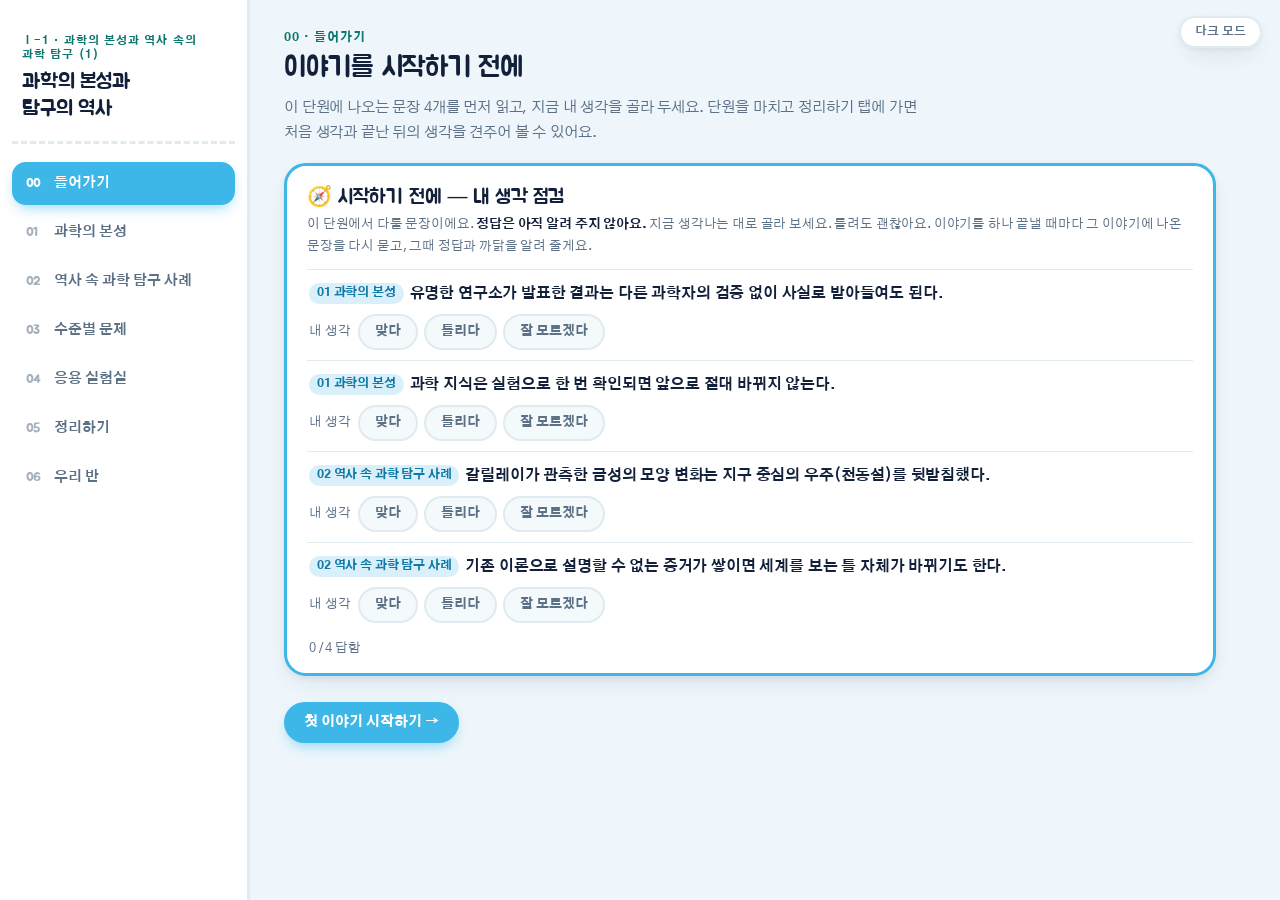
==== commit fe8e43a9: "학생 화면 엔진 보안: 반 통계 등 서버 값 innerHTML 이스케이프·형식 안 맞는 열쇠 숨김(저장형 XSS), 공유 주소가 비면 로그인 토큰을 어디에도 보내지 않음(동기화·비" ====
--- a/1-1/index.html
+++ b/1-1/index.html
@@ -4,8 +4,8 @@
 <meta charset="utf-8">
 <meta name="viewport" content="width=device-width, initial-scale=1">
 <title>과학의 본성과 역사 속의 과학 탐구 (1) — 관측 스테이션</title>
-<link rel="stylesheet" href="../assets/theme.css">
-<link rel="stylesheet" href="../assets/story.css">
+<link rel="stylesheet" href="../assets/theme.css?v=fdc7cbfc">
+<link rel="stylesheet" href="../assets/story.css?v=b8579806">
 </head>
 <body>
 
@@ -221,29 +221,29 @@
 </div>
 
 <button class="theme-toggle" id="themeToggle">라이트 모드</button>
-<script src="../assets/theme.js"></script>
-<script src="../assets/scope.js"></script>
-<script src="../assets/kit.js"></script>
-<script src="../assets/story.js"></script>
-<script src="../assets/quiz.js"></script>
-<script src="../assets/lab.js"></script>
-<script src="../assets/share-config.js"></script>
-<script src="../assets/share.js"></script>
-<script src="../assets/account.js"></script>
+<script src="../assets/theme.js?v=790c9518"></script>
+<script src="../assets/scope.js?v=cecf172a"></script>
+<script src="../assets/kit.js?v=94e3bd47"></script>
+<script src="../assets/story.js?v=cd80882e"></script>
+<script src="../assets/quiz.js?v=d1e13494"></script>
+<script src="../assets/lab.js?v=5ab4e410"></script>
+<script src="../assets/share-config.js?v=645d418e"></script>
+<script src="../assets/share.js?v=8ebc37fa"></script>
+<script src="../assets/account.js?v=c2e093b1"></script>
 <script src="episodes.js"></script>
 <script src="worked.js"></script>
 <script src="handoff.js"></script>
 <script src="quiz-items.js"></script>
-<script src="../assets/review.js"></script>
-<script src="../assets/peer.js"></script>
-<script src="../assets/qboard.js"></script>
+<script src="../assets/review.js?v=31d5449f"></script>
+<script src="../assets/peer.js?v=b6f0b008"></script>
+<script src="../assets/qboard.js?v=b3bb8d32"></script>
 <script src="lab-cases.js"></script>
-<script src="../assets/inquiry.js"></script>
+<script src="../assets/inquiry.js?v=405fc23c"></script>
 <script src="inquiry-items.js"></script>
-<script src="../assets/link.js"></script>
+<script src="../assets/link.js?v=48d3d217"></script>
 <script src="data/venus-2025.js"></script>
 <script src="real-cases.js"></script>
-<script src="../assets/precheck.js"></script>
+<script src="../assets/precheck.js?v=6e00687c"></script>
 <script src="precheck-items.js"></script>
 <script src="try-items.js"></script>
 <script src="scale-items.js"></script>
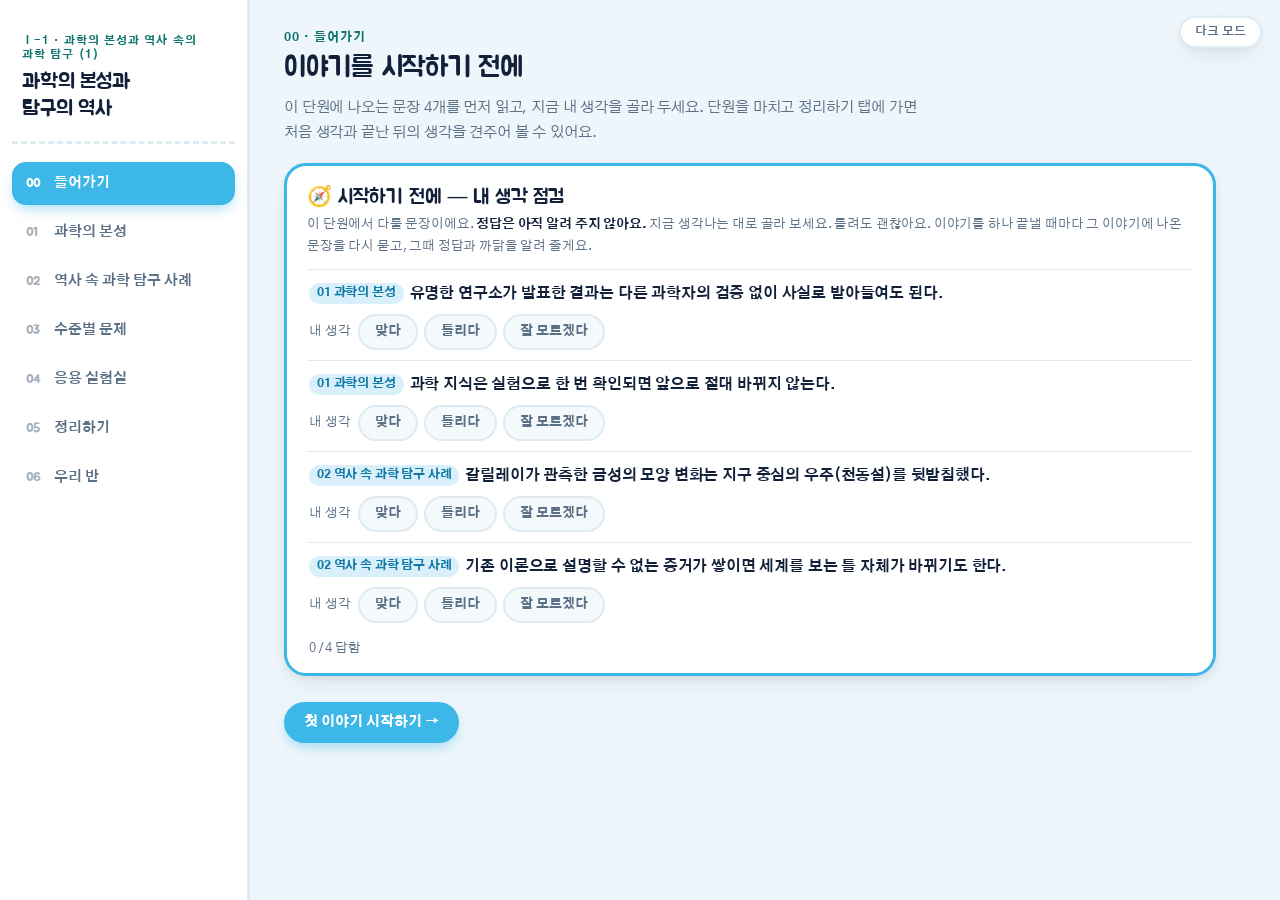
==== commit 736eced7: "저장소 이름(주소) 변경 반영: 과학 수업 저장소 새 주소로 링크 수정 (2026-11-09)" ====
--- a/1-1/index.html
+++ b/1-1/index.html
@@ -4,6 +4,7 @@
 <meta charset="utf-8">
 <meta name="viewport" content="width=device-width, initial-scale=1">
 <title>과학의 본성과 역사 속의 과학 탐구 (1) — 관측 스테이션</title>
+<link rel="icon" href="https://wmfsljy-coder.github.io/science-teacher-hub-qtrqwc/assets/hub-icon.svg" type="image/svg+xml"><link rel="apple-touch-icon" href="https://wmfsljy-coder.github.io/science-teacher-hub-qtrqwc/assets/hub-icon-192.png">
 <link rel="stylesheet" href="../assets/theme.css?v=fdc7cbfc">
 <link rel="stylesheet" href="../assets/story.css?v=b8579806">
 </head>
